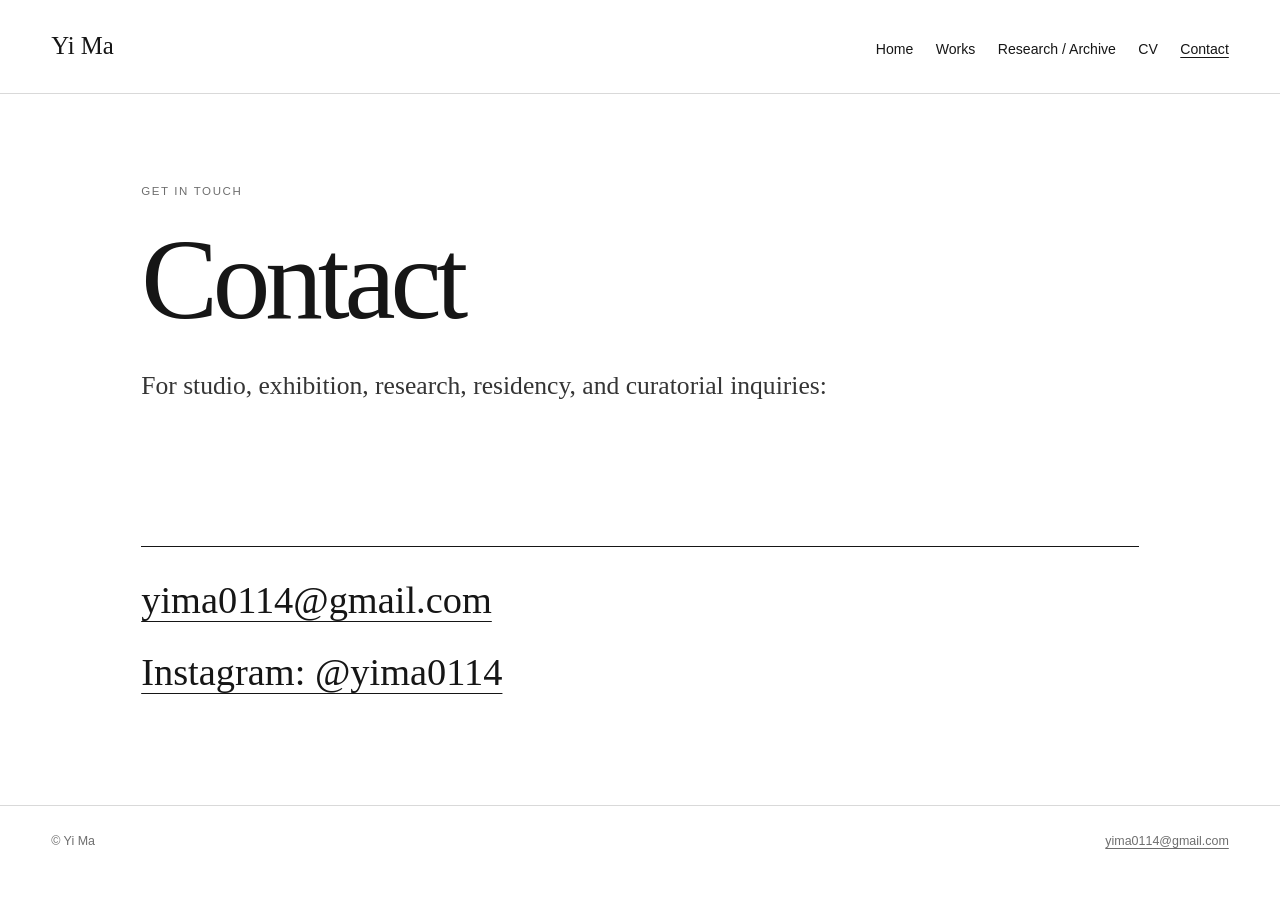
==== contact.html @ d31e4222 "Add files via upload" ====
<!doctype html>
<html lang="en">
<head>
  <meta charset="utf-8">
  <meta name="viewport" content="width=device-width, initial-scale=1">
  <meta name="description" content="Contact artist-researcher Yi Ma.">
  <title>Contact | Yi Ma</title>
  <link rel="stylesheet" href="style.css">
</head>
<body>
  <a class="skip-link" href="#main-content">Skip to content</a>

  <header class="site-header">
    <a class="site-name" href="index.html">Yi Ma</a>
    <nav class="site-nav" aria-label="Primary navigation">
      <a href="index.html">Home</a>
      <a href="works.html">Works</a>
      <a href="research.html">Research / Archive</a>
      <a href="cv.html">CV</a>
      <a href="contact.html" aria-current="page">Contact</a>
    </nav>
  </header>

  <main id="main-content" class="text-page contact-page">
    <header class="page-intro">
      <p class="eyebrow">Get in touch</p>
      <h1>Contact</h1>
      <!-- EDIT THIS TEXT to add representation, location, or inquiry information. -->
      <p>For studio, exhibition, research, residency, and curatorial inquiries:</p>
    </header>

    <address class="contact-details">
      <a href="mailto:yima0114@gmail.com">yima0114@gmail.com</a>
      <a href="https://www.instagram.com/yima0114/" target="_blank" rel="noopener noreferrer">Instagram: @yima0114</a>
    </address>
  </main>

  <footer class="site-footer">
    <p>&copy; Yi Ma</p>
    <a href="mailto:yima0114@gmail.com">yima0114@gmail.com</a>
  </footer>
</body>
</html>
---- style.css ----
/*
  Yi Ma portfolio website
  EDIT COLORS, TYPE SIZES, AND SPACING below to adjust the visual design.
*/

:root {
  --background: #ffffff;
  --text: #161616;
  --muted: #6e6e6e;
  --line: #d9d9d9;
  --soft: #f5f5f2;
  --page-width: 1500px;
  --side-space: clamp(1.25rem, 4vw, 4.5rem);
}

* {
  box-sizing: border-box;
}

html {
  scroll-behavior: smooth;
}

body {
  margin: 0;
  background: var(--background);
  color: var(--text);
  font-family: Arial, Helvetica, sans-serif;
  font-size: 16px;
  line-height: 1.55;
  -webkit-font-smoothing: antialiased;
}

img {
  display: block;
  max-width: 100%;
}

a {
  color: inherit;
  text-decoration-thickness: 1px;
  text-underline-offset: 0.22em;
}

a:hover {
  color: var(--muted);
}

.skip-link {
  position: fixed;
  top: 0.75rem;
  left: 0.75rem;
  z-index: 10;
  padding: 0.55rem 0.8rem;
  background: var(--text);
  color: var(--background);
  transform: translateY(-200%);
}

.skip-link:focus {
  transform: translateY(0);
}

.site-header,
main,
.site-footer {
  width: min(100%, var(--page-width));
  margin-inline: auto;
  padding-inline: var(--side-space);
}

.site-header {
  display: flex;
  align-items: baseline;
  justify-content: space-between;
  gap: 2rem;
  padding-top: 1.7rem;
  padding-bottom: 1.7rem;
  border-bottom: 1px solid var(--line);
}

.site-name {
  flex: 0 0 auto;
  font-family: Georgia, "Times New Roman", serif;
  font-size: 1.55rem;
  text-decoration: none;
}

.site-nav {
  display: flex;
  flex-wrap: wrap;
  justify-content: flex-end;
  gap: 0.55rem 1.4rem;
  font-size: 0.88rem;
}

.site-nav a {
  text-decoration: none;
}

.site-nav a[aria-current="page"] {
  text-decoration: underline;
}

main {
  min-height: 68vh;
  padding-top: clamp(3rem, 7vw, 7rem);
  padding-bottom: clamp(4rem, 8vw, 8rem);
}

h1,
h2,
p {
  margin-top: 0;
}

h1,
h2 {
  font-family: Georgia, "Times New Roman", serif;
  font-weight: 400;
  line-height: 1.08;
}

h1 {
  margin-bottom: 1.5rem;
  font-size: clamp(3.5rem, 9vw, 8.5rem);
  letter-spacing: -0.045em;
}

h2 {
  font-size: clamp(2rem, 4vw, 4rem);
  letter-spacing: -0.025em;
}

.eyebrow,
.section-number {
  margin-bottom: 1rem;
  color: var(--muted);
  font-size: 0.72rem;
  letter-spacing: 0.14em;
  text-transform: uppercase;
}

.home-intro {
  display: grid;
  grid-template-columns: minmax(0, 0.8fr) minmax(0, 1.2fr);
  align-items: start;
  gap: clamp(3rem, 8vw, 9rem);
}

.home-copy {
  position: sticky;
  top: 2rem;
}

.identity-line {
  max-width: 34rem;
  margin-bottom: 2rem;
  font-family: Georgia, "Times New Roman", serif;
  font-size: clamp(1.35rem, 2vw, 2rem);
  line-height: 1.35;
}

.intro-text {
  max-width: 34rem;
  color: #353535;
}

.home-links {
  display: flex;
  flex-wrap: wrap;
  gap: 0.7rem 1.5rem;
  margin-top: 2.5rem;
}

.home-image {
  margin: 0;
}

.home-image img {
  width: 100%;
  max-height: 78vh;
  object-fit: contain;
  object-position: center top;
  background: var(--soft);
}

figcaption {
  margin-top: 0.65rem;
  color: var(--muted);
  font-size: 0.76rem;
  line-height: 1.4;
}

.page-intro {
  max-width: 62rem;
  margin-bottom: clamp(5rem, 11vw, 10rem);
}

.page-intro > p:last-child {
  max-width: 46rem;
  color: #353535;
  font-family: Georgia, "Times New Roman", serif;
  font-size: clamp(1.2rem, 2vw, 1.65rem);
}

.work-section + .work-section {
  margin-top: clamp(8rem, 16vw, 15rem);
}

.section-heading {
  display: grid;
  grid-template-columns: minmax(3rem, 0.25fr) minmax(0, 1fr);
  align-items: start;
  gap: 1rem;
  margin-bottom: clamp(2.5rem, 5vw, 5rem);
  padding-top: 1.2rem;
  border-top: 1px solid var(--text);
}

.section-heading h2 {
  max-width: 54rem;
  margin-bottom: 0;
}

.gallery {
  columns: 3 300px;
  column-gap: clamp(1.2rem, 2.5vw, 2.5rem);
}

.gallery figure {
  display: inline-block;
  width: 100%;
  margin: 0 0 clamp(2.5rem, 5vw, 5rem);
  break-inside: avoid;
}

.gallery img {
  width: 100%;
  height: auto;
  background: var(--soft);
}

.text-page {
  max-width: 1100px;
  margin-inline: auto;
}

.archive-note {
  display: grid;
  grid-template-columns: minmax(0, 0.7fr) minmax(0, 1fr);
  gap: 3rem;
  padding-top: 1.5rem;
  border-top: 1px solid var(--text);
}

.archive-note h2 {
  font-size: clamp(1.8rem, 3vw, 3rem);
}

.archive-list {
  margin: 0;
  padding: 0;
  list-style: none;
  border-top: 1px solid var(--line);
}

.archive-list li {
  padding: 0.85rem 0;
  border-bottom: 1px solid var(--line);
}

.status-note {
  margin-top: 5rem;
  color: var(--muted);
}

.cv-sections section {
  display: grid;
  grid-template-columns: minmax(12rem, 0.5fr) minmax(0, 1fr);
  gap: 2rem;
  padding: 1.5rem 0 2.5rem;
  border-top: 1px solid var(--text);
}

.cv-sections h2 {
  margin-bottom: 0;
  font-size: clamp(1.5rem, 2.5vw, 2.35rem);
}

.cv-sections p {
  margin-bottom: 0.45rem;
}

.placeholder-text {
  color: var(--muted);
}

.contact-page {
  min-height: 72vh;
}

.contact-details {
  display: flex;
  flex-direction: column;
  align-items: flex-start;
  gap: 0.8rem;
  padding-top: 1.5rem;
  border-top: 1px solid var(--text);
  font-family: Georgia, "Times New Roman", serif;
  font-size: clamp(1.4rem, 3vw, 2.6rem);
  font-style: normal;
}

.site-footer {
  display: flex;
  justify-content: space-between;
  gap: 2rem;
  padding-top: 1.6rem;
  padding-bottom: 2rem;
  border-top: 1px solid var(--line);
  color: var(--muted);
  font-size: 0.78rem;
}

.site-footer p {
  margin-bottom: 0;
}

@media (max-width: 800px) {
  .site-header {
    display: block;
  }

  .site-nav {
    justify-content: flex-start;
    margin-top: 1.2rem;
  }

  .home-intro {
    grid-template-columns: 1fr;
  }

  .home-copy {
    position: static;
  }

  .home-image {
    margin-top: 1rem;
  }

  .archive-note,
  .cv-sections section {
    grid-template-columns: 1fr;
    gap: 1.2rem;
  }
}

@media (max-width: 520px) {
  .site-nav {
    gap: 0.45rem 1rem;
  }

  main {
    padding-top: 3.5rem;
  }

  .section-heading {
    grid-template-columns: 1fr;
  }

  .section-number {
    margin-bottom: 0;
  }

  .site-footer {
    display: block;
  }

  .site-footer a {
    display: inline-block;
    margin-top: 0.4rem;
  }
}

@media (prefers-reduced-motion: reduce) {
  html {
    scroll-behavior: auto;
  }
}
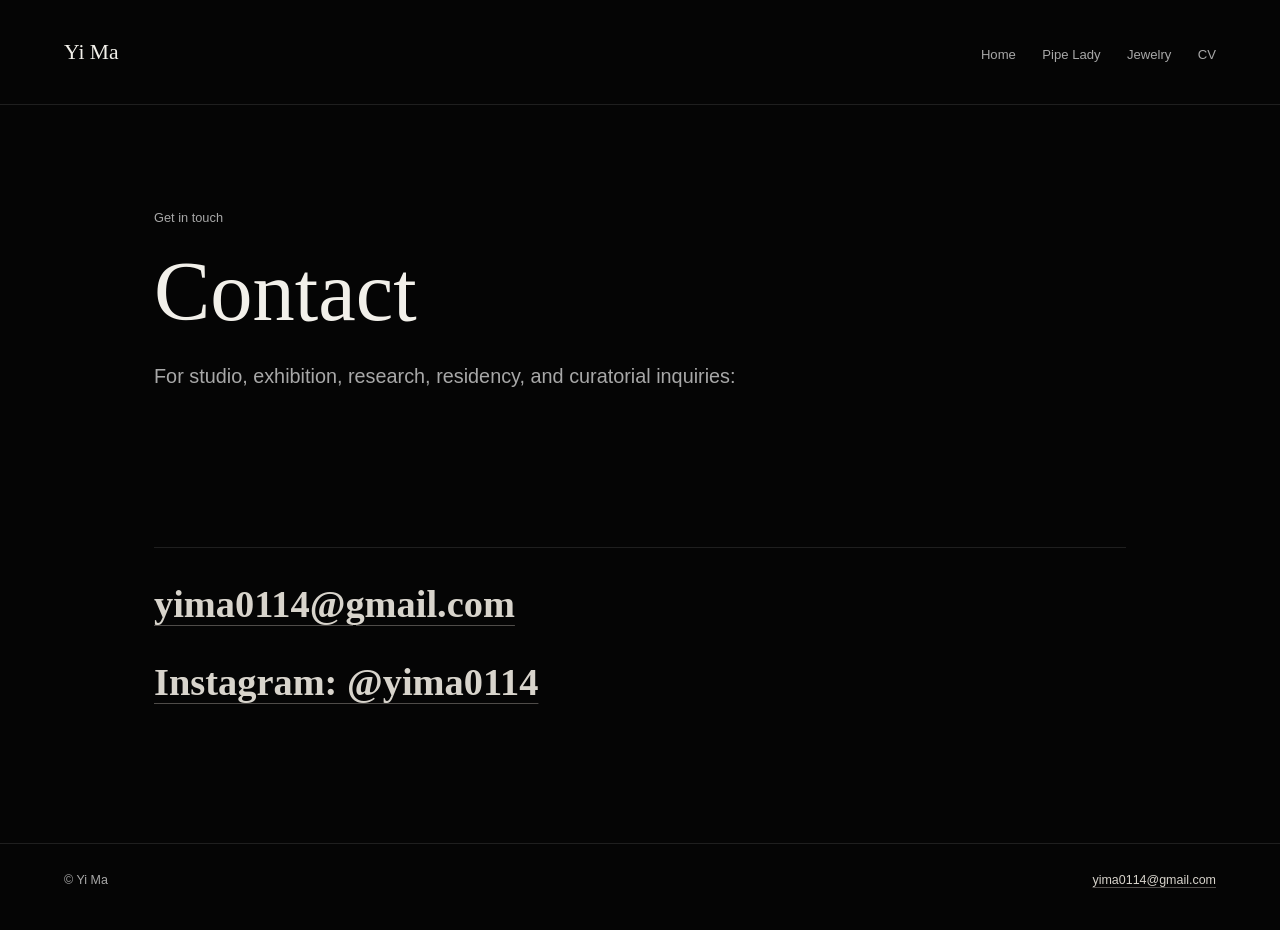
==== commit 19f1433a: "Update artist website" ====
--- a/contact.html
+++ b/contact.html
@@ -14,10 +14,9 @@
     <a class="site-name" href="index.html">Yi Ma</a>
     <nav class="site-nav" aria-label="Primary navigation">
       <a href="index.html">Home</a>
-      <a href="works.html">Works</a>
-      <a href="research.html">Research / Archive</a>
+      <a href="pipe-lady.html">Pipe Lady</a>
+      <a href="jem.html">Jewelry</a>
       <a href="cv.html">CV</a>
-      <a href="contact.html" aria-current="page">Contact</a>
     </nav>
   </header>
 
--- a/style.css
+++ b/style.css
@@ -4,13 +4,485 @@
 */
 
 :root {
-  --background: #ffffff;
-  --text: #161616;
-  --muted: #6e6e6e;
-  --line: #d9d9d9;
-  --soft: #f5f5f2;
-  --page-width: 1500px;
-  --side-space: clamp(1.25rem, 4vw, 4.5rem);
+  --background: #050505;
+  --text: #f2f0ea;
+  --muted: #a8a8a8;
+  --line: #1f1f1f;
+  --soft: #080808;
+  --panel: #000000;
+  --link: #d8d4cc;
+  --font-heading: Georgia, "Times New Roman", serif;
+  --font-body: -apple-system, BlinkMacSystemFont, "Segoe UI", Arial, Helvetica, sans-serif;
+  --page-width: 1320px;
+  --side-space: clamp(1.4rem, 5vw, 5rem);
+}
+/* JEM sections: compact object / jewelry display */
+.work-section[aria-labelledby^="jem-"] .gallery {
+  grid-template-columns: repeat(4, minmax(0, 1fr));
+  gap: clamp(1.25rem, 2vw, 2rem);
+  align-items: start;
+}
+
+.work-section[aria-labelledby^="jem-"] .work-card {
+  width: 100%;
+  max-width: 260px;
+  margin-left: auto;
+  margin-right: auto;
+}
+
+.work-section[aria-labelledby^="jem-"] .work-card img {
+  display: block;
+  width: 100%;
+  max-width: 100%;
+  height: auto;
+  max-height: 240px;
+  object-fit: contain;
+  margin-left: auto;
+  margin-right: auto;
+}
+
+.work-section[aria-labelledby^="jem-"] .work-card figcaption {
+  margin-top: 0.55rem;
+  font-size: 0.85rem;
+  line-height: 1.35;
+}
+
+.work-section[aria-labelledby^="jem-"] .work-card figcaption h3 {
+  font-size: 0.95rem;
+  margin-bottom: 0.2rem;
+}
+
+.work-section[aria-labelledby="jem-nipple-heading"] .nipple-series-grid {
+  display: grid;
+  grid-template-columns: repeat(4, minmax(0, 1fr));
+  gap: clamp(1rem, 2vw, 1.6rem);
+  max-width: 1180px;
+  margin-left: auto;
+  margin-right: auto;
+}
+
+.work-section[aria-labelledby="jem-nipple-heading"] .nipple-series-card {
+  display: flex;
+  flex-direction: column;
+  gap: 0.75rem;
+  max-width: none;
+  align-self: start;
+}
+
+.work-section[aria-labelledby="jem-nipple-heading"] .nipple-series-card img {
+  width: auto;
+  max-width: 100%;
+  height: auto;
+  max-height: 330px;
+  object-fit: contain;
+  align-self: center;
+}
+
+.work-section[aria-labelledby="jem-nipple-heading"] .nipple-series-card figcaption {
+  margin-top: 0;
+}
+
+.work-section[aria-labelledby="jem-pipe-heading"] .gallery,
+.work-section[aria-labelledby="metal-wearable-heading"] .gallery,
+.work-section[aria-labelledby="pipe-form-heading"] .gallery {
+  grid-template-columns: 1fr;
+  max-width: 980px;
+}
+
+.work-section[aria-labelledby="jem-pipe-heading"] .pipe-standalone-work,
+.work-section[aria-labelledby="metal-wearable-heading"] .pipe-standalone-work {
+  max-width: min(100%, 620px);
+  margin: 0 auto clamp(2rem, 5vw, 4rem);
+}
+
+.work-section[aria-labelledby="jem-pipe-heading"] .pipe-standalone-work__image,
+.work-section[aria-labelledby="metal-wearable-heading"] .pipe-standalone-work__image {
+  width: auto;
+  max-width: 100%;
+  max-height: 56vh;
+  object-fit: contain;
+  margin-left: auto;
+  margin-right: auto;
+}
+
+.work-section[aria-labelledby="jem-pipe-heading"] .pipe-standalone-work figcaption,
+.work-section[aria-labelledby="metal-wearable-heading"] .pipe-standalone-work figcaption {
+  width: 100%;
+  max-width: 620px;
+  margin-left: auto;
+  margin-right: auto;
+}
+
+.work-section[aria-labelledby="jem-pipe-heading"] .pipe-detail-strip,
+.work-section[aria-labelledby="metal-wearable-heading"] .pipe-detail-strip {
+  display: flex;
+  gap: 0.8rem;
+  overflow-x: auto;
+  width: min(92vw, 900px);
+  margin: 1.25rem auto 0;
+  padding-bottom: 0.35rem;
+}
+
+.work-section[aria-labelledby="jem-pipe-heading"] .pipe-detail-strip__item,
+.work-section[aria-labelledby="metal-wearable-heading"] .pipe-detail-strip__item {
+  flex: 0 0 auto;
+  padding: 0;
+  border: 0;
+  background: transparent;
+  cursor: zoom-in;
+}
+
+.work-section[aria-labelledby="jem-pipe-heading"] .pipe-detail-strip__item:focus-visible,
+.work-section[aria-labelledby="metal-wearable-heading"] .pipe-detail-strip__item:focus-visible {
+  outline: 1px solid var(--text);
+  outline-offset: 0.3rem;
+}
+
+.work-section[aria-labelledby="jem-pipe-heading"] .pipe-detail-strip__item img,
+.work-section[aria-labelledby="metal-wearable-heading"] .pipe-detail-strip__item img {
+  width: auto;
+  max-width: none;
+  height: clamp(150px, 18vw, 180px);
+  max-height: none;
+  object-fit: contain;
+}
+
+.work-section[aria-labelledby="pipe-form-heading"] .pipe-form-grid {
+  justify-items: center;
+}
+
+.work-section[aria-labelledby="pipe-form-heading"] .work-card {
+  width: min(100%, 320px);
+  max-width: 320px;
+}
+
+.work-section[aria-labelledby="pipe-form-heading"] .work-card img {
+  width: 100%;
+  max-height: 320px;
+  object-fit: contain;
+}
+
+@media (max-width: 900px) {
+  .work-section[aria-labelledby^="jem-"] .gallery {
+    grid-template-columns: repeat(2, minmax(0, 1fr));
+  }
+
+  .work-section[aria-labelledby="jem-nipple-heading"] .nipple-series-grid {
+    grid-template-columns: repeat(2, minmax(0, 1fr));
+  }
+
+  .work-section[aria-labelledby="jem-pipe-heading"] .gallery,
+  .work-section[aria-labelledby="metal-wearable-heading"] .gallery,
+  .work-section[aria-labelledby="pipe-form-heading"] .gallery {
+    grid-template-columns: 1fr;
+  }
+}
+
+@media (max-width: 760px) {
+  .work-section[aria-labelledby="jem-nipple-heading"] .nipple-series-grid {
+    grid-template-columns: 1fr;
+  }
+
+  .work-section[aria-labelledby="jem-nipple-heading"] .nipple-series-card img {
+    max-height: 300px;
+  }
+}
+
+@media (max-width: 600px) {
+  .work-section[aria-labelledby^="jem-"] .gallery {
+    grid-template-columns: 1fr;
+  }
+
+  .work-section[aria-labelledby^="jem-"] .work-card {
+    max-width: 320px;
+  }
+}
+
+.work-section[aria-labelledby="jem-material-heading"] .material-archive {
+  display: grid;
+  gap: clamp(2.5rem, 6vw, 4.5rem);
+  max-width: 1040px;
+}
+
+.work-section[aria-labelledby="jem-material-heading"] .material-category {
+  display: grid;
+  gap: clamp(1.3rem, 3vw, 2.1rem);
+}
+
+.work-section[aria-labelledby="jem-material-heading"] .material-category > h3 {
+  margin-bottom: 0;
+  font-family: var(--font-body);
+  font-size: 1.05rem;
+  font-weight: 500;
+}
+
+.work-section[aria-labelledby="jem-material-heading"] .material-group {
+  display: grid;
+  gap: 0.95rem;
+}
+
+.work-section[aria-labelledby="jem-material-heading"] .material-group h4 {
+  margin-bottom: 0;
+  color: var(--muted);
+  font-size: 0.82rem;
+  font-weight: 500;
+  letter-spacing: 0;
+  text-transform: uppercase;
+}
+
+.work-section[aria-labelledby="jem-material-heading"] .material-grid {
+  grid-template-columns: repeat(3, minmax(0, 1fr));
+  gap: clamp(1.2rem, 2.6vw, 2rem);
+  max-width: 100%;
+}
+
+.work-section[aria-labelledby="jem-material-heading"] .material-category[aria-labelledby="material-acrylic-heading"] .material-grid {
+  grid-template-columns: repeat(5, minmax(0, 1fr));
+  gap: clamp(0.9rem, 2vw, 1.35rem);
+}
+
+.work-section[aria-labelledby="jem-material-heading"] .material-category[aria-labelledby="material-felt-heading"] .material-grid {
+  grid-template-columns: repeat(5, minmax(0, 1fr));
+  gap: clamp(0.9rem, 2vw, 1.35rem);
+}
+
+.work-section[aria-labelledby="jem-material-heading"] .material-card {
+  display: flex;
+  flex-direction: column;
+  gap: 0.7rem;
+  max-width: 260px;
+  justify-self: center;
+}
+
+.work-section[aria-labelledby="jem-material-heading"] .material-card img {
+  width: 100%;
+  height: 220px;
+  max-height: none;
+  object-fit: contain;
+}
+
+.work-section[aria-labelledby="jem-material-heading"] .material-card--acrylic-earrings .material-card__image-box {
+  width: 100%;
+  height: 340px;
+  display: flex;
+  align-items: center;
+  justify-content: center;
+}
+
+.work-section[aria-labelledby="jem-material-heading"] .material-card--acrylic-earrings .material-card__image-box img {
+  width: auto;
+  max-width: 100%;
+  height: auto;
+  max-height: 100%;
+  object-fit: contain;
+}
+
+.work-section[aria-labelledby="jem-material-heading"] .material-card figcaption {
+  margin-top: 0;
+}
+
+@media (max-width: 900px) {
+  .work-section[aria-labelledby="jem-material-heading"] .material-grid {
+    grid-template-columns: repeat(2, minmax(0, 1fr));
+  }
+
+  .work-section[aria-labelledby="jem-material-heading"] .material-category[aria-labelledby="material-acrylic-heading"] .material-grid {
+    grid-template-columns: repeat(3, minmax(0, 1fr));
+  }
+
+  .work-section[aria-labelledby="jem-material-heading"] .material-category[aria-labelledby="material-felt-heading"] .material-grid {
+    grid-template-columns: repeat(3, minmax(0, 1fr));
+  }
+}
+
+@media (max-width: 620px) {
+  .work-section[aria-labelledby="jem-material-heading"] .material-grid {
+    grid-template-columns: 1fr;
+  }
+
+  .work-section[aria-labelledby="jem-material-heading"] .material-category[aria-labelledby="material-acrylic-heading"] .material-grid {
+    grid-template-columns: repeat(2, minmax(0, 1fr));
+  }
+
+  .work-section[aria-labelledby="jem-material-heading"] .material-category[aria-labelledby="material-felt-heading"] .material-grid {
+    grid-template-columns: repeat(2, minmax(0, 1fr));
+  }
+
+  .work-section[aria-labelledby="jem-material-heading"] .material-card {
+    max-width: 320px;
+  }
+}
+
+@media (max-width: 420px) {
+  .work-section[aria-labelledby="jem-material-heading"] .material-category[aria-labelledby="material-acrylic-heading"] .material-grid {
+    grid-template-columns: 1fr;
+  }
+
+  .work-section[aria-labelledby="jem-material-heading"] .material-category[aria-labelledby="material-felt-heading"] .material-grid {
+    grid-template-columns: 1fr;
+  }
+}
+
+.work-section[aria-labelledby="jem-paper-heading"] .paper-archive {
+  display: grid;
+  gap: clamp(3rem, 7vw, 5.5rem);
+  max-width: 1040px;
+}
+
+.work-section[aria-labelledby="jem-paper-heading"] .paper-group {
+  display: grid;
+  gap: 1rem;
+}
+
+.work-section[aria-labelledby="jem-paper-heading"] .paper-group > h3 {
+  margin-bottom: 0;
+  font-family: var(--font-body);
+  font-size: 1.05rem;
+  font-weight: 500;
+}
+
+.work-section[aria-labelledby="jem-paper-heading"] .paper-card {
+  display: flex;
+  flex-direction: column;
+  gap: 0.8rem;
+  max-width: 100%;
+}
+
+.work-section[aria-labelledby="jem-paper-heading"] .paper-card img {
+  display: block;
+  width: 100%;
+  height: auto;
+  object-fit: contain;
+}
+
+.work-section[aria-labelledby="jem-paper-heading"] .paper-card figcaption {
+  margin-top: 0;
+}
+
+.work-section[aria-labelledby="jem-paper-heading"] .paper-collaboration-grid {
+  display: grid;
+  grid-template-columns: repeat(3, minmax(0, 1fr));
+  gap: clamp(1rem, 2.5vw, 1.6rem);
+  max-width: 900px;
+}
+
+.work-section[aria-labelledby="jem-paper-heading"] .paper-collaboration-item {
+  position: relative;
+  margin: 0;
+  max-width: 260px;
+  justify-self: center;
+}
+
+.work-section[aria-labelledby="jem-paper-heading"] .paper-collaboration-item img {
+  display: block;
+  width: 100%;
+  height: 360px;
+  object-fit: contain;
+}
+
+.work-section[aria-labelledby="jem-paper-heading"] .paper-collaboration-caption {
+  max-width: 520px;
+}
+
+.work-section[aria-labelledby="jem-paper-heading"] .paper-card--medium {
+  width: 100%;
+}
+
+.work-section[aria-labelledby="jem-paper-heading"] .paper-card--medium img {
+  height: var(--paper-sculpture-image-height);
+  max-height: none;
+}
+
+.work-section[aria-labelledby="jem-paper-heading"] .paper-process-grid {
+  grid-template-columns: 1fr;
+  grid-template-rows: repeat(3, minmax(0, 1fr));
+  gap: 0.85rem;
+  max-width: 280px;
+  height: var(--paper-sculpture-image-height);
+}
+
+.work-section[aria-labelledby="jem-paper-heading"] .paper-process-card {
+  display: grid;
+  grid-template-rows: minmax(0, 1fr) auto;
+  gap: 0.35rem;
+  max-width: 100%;
+  min-height: 0;
+  justify-self: stretch;
+  overflow: hidden;
+}
+
+.work-section[aria-labelledby="jem-paper-heading"] .paper-process-card img {
+  width: 100%;
+  height: 100%;
+  min-height: 0;
+  object-fit: contain;
+}
+
+.work-section[aria-labelledby="jem-paper-heading"] .paper-sculpture-process-layout {
+  --paper-sculpture-image-height: 560px;
+  display: grid;
+  grid-template-columns: minmax(0, 2fr) minmax(220px, 1fr);
+  gap: clamp(2rem, 5vw, 4rem);
+  align-items: start;
+  max-width: 980px;
+}
+
+@media (max-width: 900px) {
+  .work-section[aria-labelledby="jem-paper-heading"] .paper-collaboration-grid {
+    grid-template-columns: repeat(3, minmax(0, 1fr));
+    max-width: 760px;
+  }
+
+  .work-section[aria-labelledby="jem-paper-heading"] .paper-collaboration-item img {
+    height: 300px;
+  }
+
+  .work-section[aria-labelledby="jem-paper-heading"] .paper-sculpture-process-layout {
+    --paper-sculpture-image-height: 500px;
+    grid-template-columns: 1fr;
+    max-width: 620px;
+  }
+
+  .work-section[aria-labelledby="jem-paper-heading"] .paper-process-grid {
+    grid-template-columns: repeat(3, minmax(0, 1fr));
+    grid-template-rows: none;
+    height: auto;
+    max-width: 100%;
+  }
+
+  .work-section[aria-labelledby="jem-paper-heading"] .paper-process-card {
+    display: flex;
+  }
+
+  .work-section[aria-labelledby="jem-paper-heading"] .paper-process-card img {
+    height: 180px;
+  }
+}
+
+@media (max-width: 620px) {
+  .work-section[aria-labelledby="jem-paper-heading"] .paper-collaboration-grid {
+    grid-template-columns: 1fr;
+  }
+
+  .work-section[aria-labelledby="jem-paper-heading"] .paper-collaboration-item {
+    max-width: 280px;
+  }
+
+  .work-section[aria-labelledby="jem-paper-heading"] .paper-collaboration-item img {
+    height: auto;
+  }
+
+  .work-section[aria-labelledby="jem-paper-heading"] .paper-card--medium img {
+    height: auto;
+  }
+
+  .work-section[aria-labelledby="jem-paper-heading"] .paper-process-grid {
+    grid-template-columns: 1fr;
+  }
+
+  .work-section[aria-labelledby="jem-paper-heading"] .paper-process-card {
+    max-width: 280px;
+  }
 }
 
 * {
@@ -18,17 +490,19 @@
 }
 
 html {
-  scroll-behavior: smooth;
+  scroll-behavior: auto;
+  background: var(--background);
 }
 
 body {
   margin: 0;
   background: var(--background);
   color: var(--text);
-  font-family: Arial, Helvetica, sans-serif;
+  font-family: var(--font-body);
   font-size: 16px;
-  line-height: 1.55;
+  line-height: 1.7;
   -webkit-font-smoothing: antialiased;
+  text-rendering: optimizeLegibility;
 }
 
 img {
@@ -36,14 +510,20 @@
   max-width: 100%;
 }
 
+figure {
+  background: transparent;
+}
+
 a {
-  color: inherit;
+  color: var(--link);
   text-decoration-thickness: 1px;
   text-underline-offset: 0.22em;
+  text-decoration-color: rgba(222, 215, 204, 0.34);
 }
 
 a:hover {
-  color: var(--muted);
+  color: var(--text);
+  text-decoration-color: var(--text);
 }
 
 .skip-link {
@@ -73,16 +553,19 @@
   display: flex;
   align-items: baseline;
   justify-content: space-between;
-  gap: 2rem;
-  padding-top: 1.7rem;
-  padding-bottom: 1.7rem;
+  gap: 2.5rem;
+  padding-top: 2.1rem;
+  padding-bottom: 2.1rem;
   border-bottom: 1px solid var(--line);
+  background: var(--background);
 }
 
 .site-name {
   flex: 0 0 auto;
-  font-family: Georgia, "Times New Roman", serif;
-  font-size: 1.55rem;
+  font-family: var(--font-heading);
+  font-size: 1.35rem;
+  font-weight: 400;
+  color: var(--text);
   text-decoration: none;
 }
 
@@ -90,80 +573,92 @@
   display: flex;
   flex-wrap: wrap;
   justify-content: flex-end;
-  gap: 0.55rem 1.4rem;
-  font-size: 0.88rem;
+  gap: 0.55rem 1.65rem;
+  font-size: 0.82rem;
+  line-height: 1.4;
 }
 
 .site-nav a {
+  color: var(--muted);
   text-decoration: none;
 }
 
 .site-nav a[aria-current="page"] {
+  color: var(--text);
   text-decoration: underline;
+  text-decoration-color: rgba(236, 231, 223, 0.5);
 }
 
 main {
   min-height: 68vh;
-  padding-top: clamp(3rem, 7vw, 7rem);
-  padding-bottom: clamp(4rem, 8vw, 8rem);
+  padding-top: clamp(4.5rem, 8vw, 8.5rem);
+  padding-bottom: clamp(5.5rem, 10vw, 10rem);
+  background: transparent;
 }
 
 h1,
 h2,
+h3,
 p {
   margin-top: 0;
 }
 
 h1,
+h2,
+h3 {
+  font-family: var(--font-heading);
+  font-weight: 400;
+  line-height: 1.12;
+}
+
+h1 {
+  margin-bottom: 1.25rem;
+  font-size: clamp(3rem, 6.6vw, 6.25rem);
+  letter-spacing: 0;
+}
+
 h2 {
-  font-family: Georgia, "Times New Roman", serif;
-  font-weight: 400;
-  line-height: 1.08;
-}
-
-h1 {
-  margin-bottom: 1.5rem;
-  font-size: clamp(3.5rem, 9vw, 8.5rem);
-  letter-spacing: -0.045em;
-}
-
-h2 {
-  font-size: clamp(2rem, 4vw, 4rem);
-  letter-spacing: -0.025em;
+  font-size: clamp(1.75rem, 3vw, 3rem);
+  letter-spacing: 0;
+}
+
+h3 {
+  margin-bottom: 0.2rem;
+  color: var(--text);
+  font-size: clamp(1.05rem, 1.5vw, 1.35rem);
+  letter-spacing: 0;
 }
 
 .eyebrow,
 .section-number {
   margin-bottom: 1rem;
   color: var(--muted);
-  font-size: 0.72rem;
-  letter-spacing: 0.14em;
-  text-transform: uppercase;
+  font-size: 0.8rem;
+  letter-spacing: 0;
+  text-transform: none;
 }
 
 .home-intro {
-  display: grid;
-  grid-template-columns: minmax(0, 0.8fr) minmax(0, 1.2fr);
-  align-items: start;
-  gap: clamp(3rem, 8vw, 9rem);
+  max-width: 920px;
+  display: block;
 }
 
 .home-copy {
-  position: sticky;
-  top: 2rem;
+  position: static;
 }
 
 .identity-line {
-  max-width: 34rem;
-  margin-bottom: 2rem;
-  font-family: Georgia, "Times New Roman", serif;
-  font-size: clamp(1.35rem, 2vw, 2rem);
-  line-height: 1.35;
+  max-width: 46rem;
+  margin-bottom: 1.8rem;
+  font-family: var(--font-heading);
+  font-weight: 400;
+  font-size: clamp(1.35rem, 2vw, 1.85rem);
+  line-height: 1.45;
 }
 
 .intro-text {
-  max-width: 34rem;
-  color: #353535;
+  max-width: 48rem;
+  color: var(--muted);
 }
 
 .home-links {
@@ -174,71 +669,1433 @@
 }
 
 .home-image {
+  margin: clamp(3rem, 7vw, 6rem) 0 0;
+  padding: 0;
+  border: none;
+  background: transparent;
+  box-shadow: none;
+}
+
+.home-image img {
+  display: block;
+  width: 100%;
+  height: auto;
+  background: transparent;
+}
+
+figcaption {
+  margin-top: 0.8rem;
+  color: var(--muted);
+  font-size: 0.8rem;
+  line-height: 1.55;
+}
+
+.page-intro {
+  max-width: 62rem;
+  margin-bottom: clamp(6rem, 12vw, 11rem);
+}
+
+.pipe-lady-page .pipe-lady-intro {
+  max-width: min(100%, 1120px);
+  margin-inline: 0 auto;
+  margin-bottom: clamp(5rem, 10vw, 9rem);
+  text-align: left;
+}
+
+.pipe-lady-page .pipe-lady-intro h1,
+.jewelry-directory h1 {
+  margin: 0 0 1.25rem;
+  font-family: var(--font-heading);
+  font-size: clamp(3rem, 6.6vw, 6.25rem);
+  font-weight: 400;
+  line-height: 1.12;
+}
+
+.page-intro > p:last-child {
+  max-width: 46rem;
+  color: var(--muted);
+  font-family: var(--font-body);
+  font-weight: 400;
+  font-size: clamp(1.05rem, 1.55vw, 1.28rem);
+  line-height: 1.7;
+}
+
+.pipe-lady-page .pipe-lady-summary {
+  max-width: 36rem;
+  margin-inline: 0;
+  color: var(--muted);
+  font-family: var(--font-body);
+  font-weight: 400;
+  font-size: clamp(0.98rem, 1.35vw, 1.16rem);
+  line-height: 1.65;
+}
+
+.practice-overview {
+  width: min(100%, 1120px);
+  margin: 0 auto clamp(5rem, 10vw, 9rem);
+}
+
+.jewelry-main .practice-overview {
+  padding-top: clamp(3rem, 5vw, 4.75rem);
+}
+
+.practice-overview h1 {
+  margin: 0 0 1.25rem;
+  color: var(--text);
+  font-family: var(--font-heading);
+  font-size: clamp(3rem, 6.6vw, 6.25rem);
+  font-weight: 400;
+  line-height: 1.12;
+}
+
+.practice-overview__summary,
+.practice-overview .pipe-lady-summary {
+  max-width: 42rem;
   margin: 0;
-}
-
-.home-image img {
+  color: var(--muted);
+  font-family: var(--font-body);
+  font-weight: 400;
+  font-size: clamp(0.98rem, 1.35vw, 1.16rem);
+  line-height: 1.65;
+}
+
+.practice-overview__grid {
+  display: grid;
+  grid-template-columns: repeat(3, minmax(0, 1fr));
+  gap: clamp(1.35rem, 3vw, 2.4rem);
+  margin-top: clamp(2.6rem, 5vw, 4.2rem);
+  padding-top: clamp(1rem, 2vw, 1.4rem);
+  border-top: 1px solid var(--line);
+}
+
+.practice-overview__card {
+  display: grid;
+  grid-template-rows: auto auto 1fr;
+  gap: 0.68rem;
+  min-width: 0;
+  padding-top: clamp(0.7rem, 1.6vw, 1rem);
+  border-top: 1px solid var(--line);
+  color: var(--text);
+  text-decoration: none;
+  transition: color 360ms ease, opacity 360ms ease, transform 420ms ease;
+}
+
+.practice-overview__card:hover,
+.practice-overview__card:focus-visible {
+  color: var(--text);
+  opacity: 0.82;
+  outline: none;
+  transform: translateY(-0.12rem);
+  text-decoration: none;
+}
+
+.practice-overview__card:focus-visible {
+  outline: 1px solid currentColor;
+  outline-offset: 0.35rem;
+}
+
+.practice-overview__card img {
+  display: block;
   width: 100%;
-  max-height: 78vh;
+  height: clamp(9rem, 16vw, 14rem);
   object-fit: contain;
-  object-position: center top;
-  background: var(--soft);
-}
-
-figcaption {
-  margin-top: 0.65rem;
+  object-position: center;
+  background: transparent;
+}
+
+.practice-overview__title {
+  color: inherit;
+  font-family: var(--font-body);
+  font-size: clamp(0.95rem, 1.1vw, 1.08rem);
+  font-weight: 500;
+  line-height: 1.25;
+}
+
+.practice-overview__line {
+  max-width: 20rem;
+  color: var(--muted);
+  font-family: var(--font-body);
+  font-size: 0.82rem;
+  line-height: 1.48;
+}
+
+@media (max-width: 820px) {
+  .practice-overview__grid {
+    grid-template-columns: repeat(2, minmax(0, 1fr));
+  }
+}
+
+@media (max-width: 560px) {
+  .practice-overview__grid {
+    grid-template-columns: 1fr;
+  }
+
+  .practice-overview__card img {
+    height: clamp(10rem, 52vw, 15rem);
+  }
+}
+
+@media (min-width: 901px) {
+  body.jewelry-page .practice-overview--jem {
+    width: min(100%, 1408px);
+  }
+}
+
+body.jewelry-page .practice-overview--jem .practice-overview__grid {
+  grid-template-columns: 1fr;
+  text-align: left;
+}
+
+body.jewelry-page .practice-overview--jem .practice-overview__group {
+  min-width: 0;
+}
+
+body.jewelry-page .practice-overview--jem .practice-overview__group-label {
+  margin: 0 0 clamp(1rem, 2vw, 1.35rem);
+  color: rgba(245, 242, 235, 0.86);
+  font-family: var(--font-heading);
+  font-size: clamp(1.05rem, 1.35vw, 1.28rem);
+  font-weight: 500;
+  line-height: 1.25;
+}
+
+body.jewelry-page .practice-overview--jem .practice-overview__group-grid {
+  display: grid;
+  grid-template-columns: repeat(3, minmax(0, 1fr));
+  gap: clamp(1.35rem, 3vw, 2.4rem);
+  justify-items: stretch;
+  text-align: left;
+}
+
+@media (min-width: 901px) {
+  body.jewelry-page .practice-overview--jem .practice-overview__group-grid {
+    grid-template-columns: repeat(4, minmax(0, 1fr));
+  }
+
+  body.jewelry-page .practice-overview--jem .practice-overview__group--archive .practice-overview__card:nth-child(4) {
+    grid-column: 1;
+  }
+
+  body.jewelry-page .practice-overview--jem .practice-overview__group--archive .practice-overview__card:nth-child(5) {
+    grid-column: 2;
+  }
+}
+
+body.jewelry-page .practice-overview--jem .practice-overview__group--archive .practice-overview__card:nth-child(4) img {
+  width: 74%;
+  max-width: 74%;
+  justify-self: center;
+  align-self: center;
+  object-fit: contain;
+}
+
+@media (min-width: 561px) and (max-width: 900px) {
+  body.jewelry-page .practice-overview--jem .practice-overview__group-grid {
+    grid-template-columns: repeat(2, minmax(0, 1fr));
+  }
+
+  body.jewelry-page .practice-overview--jem .practice-overview__card {
+    grid-column: auto;
+  }
+}
+
+@media (max-width: 560px) {
+  body.jewelry-page .practice-overview--jem .practice-overview__group-grid {
+    grid-template-columns: 1fr;
+  }
+
+  body.jewelry-page .practice-overview--jem .practice-overview__card {
+    grid-column: auto;
+  }
+}
+
+body.jewelry-page .practice-overview--jem .practice-overview__split {
+  --jem-overview-image-height: clamp(13.4rem, 23vw, 18.4rem);
+  display: grid;
+  grid-template-columns: minmax(0, 520px) minmax(14rem, 300px);
+  gap: clamp(1.4rem, 3vw, 2.6rem);
+  align-items: start;
+  justify-content: center;
+  width: min(100%, 900px);
+  margin: clamp(3rem, 5vw, 4.4rem) auto 0;
+  padding-top: clamp(0.55rem, 1.3vw, 1rem);
+  text-align: left;
+}
+
+body.jewelry-page .practice-overview--jem {
+  margin-bottom: clamp(6.5rem, 12vw, 11rem);
+}
+
+body.jewelry-page .practice-overview--jem .practice-overview__featured,
+body.jewelry-page .practice-overview--jem .practice-overview__archive {
+  min-width: 0;
+  background: transparent;
+}
+
+body.jewelry-page .practice-overview--jem .practice-overview__featured-link {
+  display: grid;
+  gap: 0.52rem;
+  width: min(100%, 520px);
+  color: rgba(250, 247, 240, 0.94);
+  text-decoration: none;
+  transition: opacity 240ms ease, color 240ms ease;
+}
+
+body.jewelry-page .practice-overview--jem .practice-overview__featured-link:hover,
+body.jewelry-page .practice-overview--jem .practice-overview__featured-link:focus-visible {
+  color: rgba(250, 247, 240, 1);
+  opacity: 0.88;
+  text-decoration: none;
+}
+
+body.jewelry-page .practice-overview--jem .practice-overview__featured-link:focus-visible,
+body.jewelry-page .practice-overview--jem .practice-overview__archive-link:focus-visible {
+  outline: 1px solid rgba(250, 247, 240, 0.42);
+  outline-offset: 0.3rem;
+}
+
+body.jewelry-page .practice-overview--jem .practice-overview__featured-link img {
+  display: block;
+  width: 100%;
+  height: var(--jem-overview-image-height);
+  max-height: none;
+  object-fit: contain;
+  object-position: left top;
+  background: transparent;
+}
+
+body.jewelry-page .practice-overview--jem .practice-overview__featured-link .practice-overview__title,
+body.jewelry-page .practice-overview--jem .practice-overview__featured-link .practice-overview__line {
+  display: block;
+}
+
+body.jewelry-page .practice-overview--jem .practice-overview__featured-link .practice-overview__title {
+  color: rgba(245, 242, 235, 0.72) !important;
+  font-size: clamp(0.9rem, 1vw, 1rem);
+  font-weight: 500;
+}
+
+body.jewelry-page .practice-overview--jem .practice-overview__featured-link .practice-overview__line {
+  max-width: 18rem;
+  color: rgba(245, 242, 235, 0.58) !important;
+  font-size: 0.78rem;
+}
+
+body.jewelry-page .practice-overview--jem .practice-overview__archive {
+  padding-top: 0;
+}
+
+body.jewelry-page .practice-overview--jem .practice-overview__archive-list {
+  display: grid;
+  min-height: var(--jem-overview-image-height);
+  align-content: space-between;
+  gap: clamp(0.7rem, 1.3vw, 1rem);
+  margin: 0;
+  padding: 0;
+  list-style: none;
+}
+
+body.jewelry-page .practice-overview--jem .practice-overview__archive-link {
+  display: inline-block;
+  margin-left: -0.18rem;
+  padding: 0.08rem 0.18rem;
+  color: rgba(250, 247, 240, 0.91);
+  font-family: var(--font-heading);
+  font-size: clamp(1.12rem, 1.7vw, 1.62rem);
+  font-weight: 400;
+  line-height: 1.1;
+  text-decoration: none;
+  background: transparent;
+  transition: background-color 240ms ease, color 240ms ease, opacity 240ms ease;
+}
+
+body.jewelry-page .practice-overview--jem .practice-overview__archive-link:hover,
+body.jewelry-page .practice-overview--jem .practice-overview__archive-link:focus-visible {
+  color: rgba(250, 247, 240, 1);
+  background-color: rgba(250, 247, 240, 0.045);
+  opacity: 1;
+  text-decoration: none;
+}
+
+@media (max-width: 780px) {
+  body.jewelry-page .practice-overview--jem .practice-overview__split {
+    grid-template-columns: 1fr;
+    width: min(100%, 560px);
+    gap: clamp(2rem, 8vw, 3.5rem);
+  }
+
+  body.jewelry-page .practice-overview--jem .practice-overview__archive-list {
+    min-height: auto;
+    align-content: start;
+  }
+}
+
+.pipe-lady-page .focus-nav {
+  position: relative;
+  width: min(100%, 980px);
+  display: grid;
+  grid-template-columns: repeat(3, minmax(0, 1fr));
+  align-items: end;
+  justify-items: center;
+  gap: clamp(1.5rem, 4vw, 3.5rem);
+  margin: clamp(2.8rem, 6vw, 4.8rem) auto 0;
+}
+
+.pipe-lady-page .focus-nav__item {
+  position: relative;
+  isolation: isolate;
+  width: min(100%, 17rem);
+  color: var(--text);
+  text-decoration: none;
+  transform-origin: center center;
+  transition: transform 420ms ease, color 420ms ease;
+}
+
+.pipe-lady-page .focus-nav__item::before {
+  content: "";
+  position: absolute;
+  left: 50%;
+  top: 48%;
+  z-index: -1;
+  width: clamp(5.4rem, 10vw, 7.5rem);
+  aspect-ratio: 1;
+  border-radius: 999px;
+  background:
+    radial-gradient(circle, rgba(178, 18, 22, 0.28) 0%, rgba(178, 18, 22, 0.16) 42%, rgba(178, 18, 22, 0) 74%);
+  filter: blur(7px);
+  opacity: 0;
+  transform: translate(-50%, -50%);
+  transition: opacity 360ms ease;
+  pointer-events: none;
+}
+
+.pipe-lady-page .focus-nav__item::after {
+  content: "";
+  position: absolute;
+  inset: -0.75rem;
+}
+
+.pipe-lady-page .focus-nav__item--oil::before {
+  opacity: 0.88;
+}
+
+.pipe-lady-page .focus-nav__image {
+  display: block;
+  width: 100%;
+  height: clamp(11rem, 21vw, 17rem);
+  object-fit: contain;
+  background: transparent;
+  transition: filter 420ms ease, transform 420ms ease;
+}
+
+.pipe-lady-page .focus-nav__text {
+  display: flex;
+  justify-content: center;
+  gap: 0.7rem;
+  margin-top: 1.1rem;
+  color: rgba(242, 240, 234, 0.76);
+  font-size: 0.78rem;
+  letter-spacing: 0.04em;
+  text-transform: uppercase;
+}
+
+.pipe-lady-page .focus-nav__number {
+  color: rgba(168, 168, 168, 0.68);
+}
+
+.pipe-lady-page .focus-nav__title {
+  font-family: var(--font-body);
+  font-weight: 500;
+}
+
+.pipe-lady-page .focus-nav__item:hover,
+.pipe-lady-page .focus-nav__item:focus-visible {
+  transform: translateY(-0.25rem) scale(1.018);
+  outline: none;
+}
+
+.pipe-lady-page .focus-nav__item:hover::before,
+.pipe-lady-page .focus-nav__item:focus-visible::before {
+  opacity: 0.82;
+}
+
+.pipe-lady-page .focus-nav:has(.focus-nav__item:not(.focus-nav__item--oil):is(:hover, :focus-visible)) .focus-nav__item--oil::before {
+  opacity: 0;
+}
+
+.pipe-lady-page .focus-nav__item:hover .focus-nav__image,
+.pipe-lady-page .focus-nav__item:focus-visible .focus-nav__image {
+  filter: brightness(1.06);
+  transform: scale(1.012);
+}
+
+.pipe-lady-page .pipe-lady-index {
+  position: relative;
+  width: min(100%, 1120px);
+  height: clamp(28rem, 58vw, 42rem);
+  display: block;
+  margin: clamp(3rem, 7vw, 5.8rem) 0 0;
+  overflow: visible;
+}
+
+.pipe-lady-page .pipe-lady-index__arc {
+  position: absolute;
+  top: 52%;
+  left: clamp(-560px, -40vw, -320px);
+  width: clamp(700px, 88vw, 1040px);
+  aspect-ratio: 1;
+  border: 1px solid rgba(242, 240, 234, 0.16);
+  border-left-color: rgba(242, 240, 234, 0.05);
+  border-radius: 50%;
+  transform: translateY(-50%);
+  pointer-events: none;
+}
+
+.pipe-lady-page .pipe-lady-index__item {
+  position: absolute;
+  z-index: 1;
+  display: inline-grid;
+  grid-template-columns: 0.32rem minmax(0, auto);
+  gap: 0.72rem;
+  align-items: center;
+  width: max-content;
+  max-width: min(46vw, 16rem);
+  padding: 0.42rem 0.56rem;
+  color: rgba(242, 240, 234, 0.76);
+  text-align: left;
+  text-decoration: none;
+  opacity: 0.58;
+  transition: color 520ms ease, opacity 520ms ease, transform 520ms ease;
+  will-change: transform;
+}
+
+.pipe-lady-page .pipe-lady-index__item::before {
+  display: none;
+}
+
+.pipe-lady-page .pipe-lady-index__point {
+  display: block;
+  width: 0.3rem;
+  height: 0.3rem;
+  border: 1px solid currentColor;
+  border-radius: 50%;
+  background: transparent;
+  opacity: 0.74;
+  transition: background 420ms ease, opacity 420ms ease;
+}
+
+.pipe-lady-page .pipe-lady-index__item::after {
+  content: "";
+  position: absolute;
+  left: 0;
+  bottom: -0.7rem;
+  width: 100%;
+  height: 1px;
+  background: rgba(242, 240, 234, 0.38);
+  opacity: 0;
+  transform: scaleX(0.42);
+  transform-origin: left center;
+  transition: opacity 320ms ease, transform 320ms ease;
+  pointer-events: none;
+  display: none;
+}
+
+.pipe-lady-page .pipe-lady-index__item[data-position="-1"] {
+  top: 38%;
+  left: 36%;
+  opacity: 0.64;
+  transform: rotate(-2deg);
+}
+
+.pipe-lady-page .pipe-lady-index__item[data-position="0"] {
+  top: 49%;
+  left: 45%;
+  z-index: 2;
+  opacity: 1;
+  transform: translate(-50%, -50%);
+}
+
+.pipe-lady-page .pipe-lady-index__item[data-position="1"] {
+  top: 62%;
+  left: 36%;
+  opacity: 0.64;
+  transform: rotate(2deg);
+}
+
+.pipe-lady-page .pipe-lady-index__number {
+  display: none;
+}
+
+.pipe-lady-page .pipe-lady-index__title {
+  color: rgba(242, 240, 234, 0.86);
+  font-family: var(--font-body);
+  font-size: clamp(0.88rem, 1.05vw, 1.08rem);
+  font-weight: 400;
+  line-height: 1.25;
+  transition: color 420ms ease;
+}
+
+.pipe-lady-page .pipe-lady-index__item.is-active .pipe-lady-index__number {
+  color: rgba(242, 240, 234, 0.72);
+}
+
+.pipe-lady-page .pipe-lady-index__item.is-active .pipe-lady-index__title {
+  color: var(--text);
+  font-size: clamp(0.88rem, 1.05vw, 1.08rem);
+}
+
+.pipe-lady-page .pipe-lady-index__item:hover,
+.pipe-lady-page .pipe-lady-index__item:focus-visible {
+  color: var(--text);
+  outline: none;
+}
+
+.pipe-lady-page .pipe-lady-index__item:hover .pipe-lady-index__point,
+.pipe-lady-page .pipe-lady-index__item:focus-visible .pipe-lady-index__point,
+.pipe-lady-page .pipe-lady-index__item.is-active .pipe-lady-index__point {
+  background: currentColor;
+  opacity: 1;
+}
+
+.pipe-lady-page .pipe-lady-index__item.is-active::after,
+.pipe-lady-page .pipe-lady-index__item:focus-visible::after {
+  opacity: 1;
+  transform: scaleX(1);
+}
+
+.pipe-lady-page .pipe-lady-index__item:hover .pipe-lady-index__title,
+.pipe-lady-page .pipe-lady-index__item:focus-visible .pipe-lady-index__title {
+  color: var(--text);
+}
+
+.pipe-lady-page .pipe-lady-index__current {
+  position: absolute;
+  top: 49%;
+  right: clamp(1rem, 7vw, 7.5rem);
+  z-index: 2;
+  width: min(38vw, 420px);
+  transform: translateY(-50%);
+}
+
+.pipe-lady-page .pipe-lady-index__current h2 {
+  margin: 0;
+  color: var(--text);
+  font-family: var(--font-body);
+  font-size: clamp(1.2rem, 2.1vw, 2rem);
+  font-weight: 400;
+  line-height: 1.25;
+}
+
+.pipe-lady-page .pipe-lady-index__current-link,
+.jewelry-directory__current-link {
+  display: inline;
+  max-width: 100%;
+  padding: 0;
+  border: 0;
+  background: transparent;
+  color: inherit;
+  cursor: pointer;
+  font: inherit;
+  line-height: inherit;
+  text-align: left;
+  text-decoration: none;
+}
+
+.pipe-lady-page .pipe-lady-index__current-link:focus-visible,
+.jewelry-directory__current-link:focus-visible {
+  outline: 1px solid currentColor;
+  outline-offset: 0.35rem;
+}
+
+@media (max-width: 640px) {
+  .pipe-lady-page .pipe-lady-index {
+    height: clamp(26rem, 86vw, 34rem);
+  }
+
+  .pipe-lady-page .pipe-lady-index__arc {
+    top: 52%;
+    left: -92vw;
+    width: 162vw;
+  }
+
+  .pipe-lady-page .pipe-lady-index__item {
+    max-width: 54vw;
+    gap: 0.55rem;
+    font-size: 0.74rem;
+  }
+
+  .pipe-lady-page .pipe-lady-index__item[data-position="-1"],
+  .pipe-lady-page .pipe-lady-index__item[data-position="1"] {
+    left: 34%;
+  }
+
+  .pipe-lady-page .pipe-lady-index__item[data-position="0"] {
+    left: 43%;
+    transform: translate(-50%, -50%);
+  }
+
+  .pipe-lady-page .pipe-lady-index__current {
+    display: none;
+  }
+
+  .pipe-lady-page .pipe-lady-index__item.is-active .pipe-lady-index__title {
+    font-size: clamp(0.86rem, 3.8vw, 1.02rem);
+  }
+}
+
+.pipe-lady-oil-view {
+  width: min(100%, 1120px);
+  margin: clamp(4rem, 8vw, 7rem) auto 0;
+}
+
+.pipe-lady-oil-view[hidden],
+.pipe-lady-oil-gallery[hidden],
+.pipe-lady-oil-detail[hidden] {
+  display: none;
+}
+
+.pipe-lady-oil-view__heading {
+  margin-bottom: clamp(2.4rem, 5vw, 4rem);
+}
+
+.pipe-lady-oil-view.is-detail-active .pipe-lady-oil-view__heading {
+  display: none;
+}
+
+.pipe-lady-oil-gallery {
+  display: grid;
+  grid-template-columns: repeat(3, minmax(0, 1fr));
+  gap: clamp(3rem, 5vw, 5rem) clamp(2rem, 4vw, 4rem);
+}
+
+.pipe-lady-oil-gallery-card {
+  display: grid;
+  gap: 0.7rem;
+  width: 100%;
+  padding: 0;
+  border: 0;
+  background: transparent;
+  color: var(--text);
+  text-align: left;
+  cursor: pointer;
+}
+
+.pipe-lady-oil-gallery-card img {
+  width: 100%;
+  height: 245px;
+  object-fit: contain;
+  background: transparent;
+  transition: filter 420ms ease, transform 520ms cubic-bezier(0.2, 0.7, 0.2, 1);
+}
+
+.pipe-lady-oil-gallery-card:hover img,
+.pipe-lady-oil-gallery-card:focus-visible img {
+  filter: brightness(1.06);
+  transform: translateY(-2px) scale(1.012);
+}
+
+.pipe-lady-oil-gallery-card:focus-visible,
+.pipe-lady-series-back:focus-visible,
+.pipe-lady-oil-back:focus-visible,
+.pipe-lady-oil-neighbor:focus-visible,
+.pipe-lady-oil-next:focus-visible {
+  outline: 1px solid rgba(242, 240, 234, 0.64);
+  outline-offset: 0.45rem;
+}
+
+.pipe-lady-oil-gallery-card__title {
+  font-size: 0.9rem;
+  font-weight: 500;
+  line-height: 1.45;
+}
+
+.pipe-lady-oil-gallery-card__meta {
   color: var(--muted);
   font-size: 0.76rem;
-  line-height: 1.4;
-}
-
-.page-intro {
-  max-width: 62rem;
-  margin-bottom: clamp(5rem, 11vw, 10rem);
-}
-
-.page-intro > p:last-child {
+  line-height: 1.55;
+}
+
+.pipe-lady-oil-detail {
+  display: grid;
+  grid-template-columns: minmax(0, 0.64fr) minmax(14rem, 0.36fr);
+  align-items: start;
+  gap: clamp(2rem, 5vw, 5rem);
+  max-width: min(100%, 1080px);
+  margin: 0 auto;
+}
+
+.pipe-lady-oil-detail__info {
+  position: sticky;
+  top: 7rem;
+  grid-column: 2;
+  grid-row: 1;
+  display: grid;
+  gap: clamp(1.4rem, 3vw, 2.4rem);
+}
+
+.pipe-lady-oil-detail__image-area {
+  grid-column: 1;
+  grid-row: 1;
+  margin: 0;
+}
+
+.pipe-lady-oil-detail__image {
+  width: 100%;
+  max-height: 72vh;
+  object-fit: contain;
+  background: transparent;
+}
+
+.pipe-lady-oil-detail__caption {
+  max-width: 36rem;
+}
+
+.pipe-lady-oil-detail__caption h3 {
+  margin-bottom: 0.2rem;
+  color: var(--text);
+  font-family: var(--font-body);
+  font-size: 1rem;
+  font-weight: 500;
+}
+
+.pipe-lady-oil-detail__caption .work-meta {
+  color: var(--text);
+}
+
+.pipe-lady-series-back,
+.pipe-lady-oil-back,
+.pipe-lady-oil-neighbor,
+.pipe-lady-oil-next {
+  justify-self: start;
+  padding: 0;
+  border: 0;
+  background: transparent;
+  color: rgba(218, 216, 210, 0.68);
+  font: inherit;
+  text-align: left;
+  cursor: pointer;
+}
+
+.pipe-lady-series-back {
+  margin-bottom: 1.5rem;
+}
+
+.pipe-lady-series-back:hover,
+.pipe-lady-oil-back:hover,
+.pipe-lady-oil-neighbor:hover,
+.pipe-lady-oil-next:hover {
+  color: rgba(242, 240, 234, 0.86);
+}
+
+.pipe-lady-oil-work-nav {
+  display: grid;
+  grid-template-columns: minmax(0, 1fr) minmax(0, 1fr);
+  gap: 1.5rem;
+  width: min(100%, 24rem);
+  padding-top: 1rem;
+  border-top: 1px solid rgba(242, 240, 234, 0.18);
+}
+
+.pipe-lady-oil-neighbor {
+  display: grid;
+  gap: 0.2rem;
+}
+
+.pipe-lady-oil-next {
+  justify-self: end;
+  text-align: right;
+}
+
+.pipe-lady-oil-neighbor span {
+  color: var(--muted);
+  font-size: 0.72rem;
+  letter-spacing: 0.05em;
+  text-transform: uppercase;
+}
+
+.pipe-lady-oil-neighbor strong {
+  font-weight: 500;
+}
+
+.pipe-lady-printmaking-view {
+  width: min(100%, 1040px);
+  margin: clamp(4rem, 8vw, 7rem) auto 0;
+}
+
+.pipe-lady-printmaking-view[hidden],
+.pipe-lady-printmaking-gallery[hidden],
+.pipe-lady-printmaking-detail[hidden] {
+  display: none;
+}
+
+.pipe-lady-printmaking-view__heading {
+  margin-bottom: clamp(2.4rem, 5vw, 4rem);
+}
+
+.pipe-lady-printmaking-view.is-detail-active .pipe-lady-printmaking-view__heading {
+  display: none;
+}
+
+.pipe-lady-printmaking-gallery {
+  display: grid;
+  grid-template-columns: repeat(2, minmax(0, 1fr));
+  gap: clamp(2.5rem, 5vw, 4.5rem);
+}
+
+.pipe-lady-printmaking-card {
+  display: grid;
+  gap: 0.7rem;
+  width: 100%;
+  padding: 0;
+  border: 0;
+  background: transparent;
+  color: var(--text);
+  text-align: left;
+  cursor: pointer;
+}
+
+.pipe-lady-printmaking-card__number {
+  color: var(--muted);
+  font-size: 0.72rem;
+  letter-spacing: 0.05em;
+}
+
+.pipe-lady-printmaking-card img {
+  width: 100%;
+  height: clamp(18rem, 36vw, 28rem);
+  object-fit: contain;
+  background: transparent;
+  transition: filter 420ms ease, transform 520ms cubic-bezier(0.2, 0.7, 0.2, 1);
+}
+
+.pipe-lady-printmaking-card:hover img,
+.pipe-lady-printmaking-card:focus-visible img {
+  filter: brightness(1.06);
+  transform: translateY(-2px) scale(1.012);
+}
+
+.pipe-lady-printmaking-card:focus-visible,
+.pipe-lady-printmaking-series-back:focus-visible,
+.pipe-lady-printmaking-back:focus-visible {
+  outline: 1px solid rgba(242, 240, 234, 0.64);
+  outline-offset: 0.45rem;
+}
+
+.pipe-lady-printmaking-card__title {
+  font-size: 0.95rem;
+  font-weight: 500;
+  line-height: 1.45;
+}
+
+.pipe-lady-printmaking-card__meta {
+  color: var(--muted);
+  font-size: 0.76rem;
+  line-height: 1.55;
+}
+
+.pipe-lady-printmaking-detail {
+  display: grid;
+  grid-template-columns: minmax(0, 0.64fr) minmax(14rem, 0.36fr);
+  align-items: start;
+  gap: clamp(2rem, 5vw, 5rem);
+  max-width: min(100%, 1040px);
+  margin: 0 auto;
+}
+
+.pipe-lady-printmaking-detail__info {
+  position: sticky;
+  top: 7rem;
+  grid-column: 2;
+  grid-row: 1;
+  display: grid;
+  gap: clamp(1.4rem, 3vw, 2.4rem);
+}
+
+.pipe-lady-printmaking-detail__image-area {
+  grid-column: 1;
+  grid-row: 1;
+  margin: 0;
+}
+
+.pipe-lady-printmaking-detail__image {
+  width: 100%;
+  max-height: 72vh;
+  object-fit: contain;
+  background: transparent;
+}
+
+.pipe-lady-printmaking-detail__caption h3 {
+  margin-bottom: 0.2rem;
+  color: var(--text);
+  font-family: var(--font-body);
+  font-size: 1rem;
+  font-weight: 500;
+}
+
+.pipe-lady-printmaking-detail__caption .work-meta {
+  color: var(--text);
+}
+
+.pipe-lady-printmaking-series-back,
+.pipe-lady-printmaking-back {
+  justify-self: start;
+  padding: 0;
+  border: 0;
+  background: transparent;
+  color: rgba(218, 216, 210, 0.68);
+  font: inherit;
+  text-align: left;
+  cursor: pointer;
+}
+
+.pipe-lady-printmaking-series-back {
+  margin-bottom: 1.5rem;
+}
+
+.pipe-lady-printmaking-series-back:hover,
+.pipe-lady-printmaking-back:hover {
+  color: rgba(242, 240, 234, 0.86);
+}
+
+.pipe-lady-pipe-view {
+  width: min(100%, 1040px);
+  margin: clamp(4rem, 8vw, 7rem) auto 0;
+}
+
+.pipe-lady-pipe-view[hidden],
+.pipe-lady-pipe-gallery[hidden],
+.pipe-lady-pipe-detail[hidden],
+.pipe-lady-pipe-detail__thumbs[hidden] {
+  display: none;
+}
+
+.pipe-lady-pipe-view__heading {
+  margin-bottom: clamp(2.4rem, 5vw, 4rem);
+}
+
+.pipe-lady-pipe-view.is-detail-active .pipe-lady-pipe-view__heading {
+  display: none;
+}
+
+.pipe-lady-pipe-gallery {
+  display: grid;
+  grid-template-columns: repeat(2, minmax(0, 1fr));
+  gap: clamp(2.5rem, 5vw, 4.5rem);
+}
+
+.pipe-lady-pipe-card {
+  display: grid;
+  gap: 0.7rem;
+  width: 100%;
+  padding: 0;
+  border: 0;
+  background: transparent;
+  color: var(--text);
+  text-align: left;
+  cursor: pointer;
+}
+
+.pipe-lady-pipe-card__number {
+  color: var(--muted);
+  font-size: 0.72rem;
+  letter-spacing: 0.05em;
+}
+
+.pipe-lady-pipe-card img {
+  width: 100%;
+  height: clamp(18rem, 34vw, 27rem);
+  object-fit: contain;
+  background: transparent;
+  transition: filter 420ms ease, transform 520ms cubic-bezier(0.2, 0.7, 0.2, 1);
+}
+
+.pipe-lady-page .practice-overview--pipe .practice-overview__card img,
+.pipe-lady-page .pipe-lady-oil-gallery-card img,
+.pipe-lady-page .pipe-lady-printmaking-card img,
+.pipe-lady-page .pipe-lady-pipe-card img {
+  object-position: left center;
+}
+
+.pipe-lady-pipe-card:hover img,
+.pipe-lady-pipe-card:focus-visible img {
+  filter: brightness(1.06);
+  transform: translateY(-2px) scale(1.012);
+}
+
+.pipe-lady-pipe-card:focus-visible,
+.pipe-lady-pipe-series-back:focus-visible,
+.pipe-lady-pipe-back:focus-visible,
+.pipe-lady-pipe-detail__thumb:focus-visible {
+  outline: 1px solid rgba(242, 240, 234, 0.64);
+  outline-offset: 0.45rem;
+}
+
+.pipe-lady-pipe-card__title {
+  font-size: 0.95rem;
+  font-weight: 500;
+  line-height: 1.45;
+}
+
+.pipe-lady-pipe-card__meta {
+  color: var(--muted);
+  font-size: 0.76rem;
+  line-height: 1.55;
+}
+
+.pipe-lady-pipe-detail {
+  display: grid;
+  grid-template-columns: minmax(0, 0.68fr) minmax(15rem, 0.32fr);
+  grid-template-areas:
+    "image info"
+    "thumbs info";
+  align-items: start;
+  gap: clamp(1.5rem, 4vw, 3.5rem) clamp(2rem, 5vw, 5rem);
+  max-width: min(100%, 1040px);
+  margin: 0 auto;
+}
+
+.pipe-lady-pipe-detail__image-area {
+  grid-area: image;
+  margin: 0;
+}
+
+.pipe-lady-pipe-detail__image {
+  width: 100%;
+  max-height: 70vh;
+  object-fit: contain;
+  background: transparent;
+}
+
+.pipe-lady-pipe-detail__info {
+  position: sticky;
+  top: 7rem;
+  grid-area: info;
+  display: grid;
+  gap: clamp(1.2rem, 3vw, 2.2rem);
+}
+
+.pipe-lady-pipe-detail__caption h3 {
+  margin-bottom: 0.2rem;
+  color: var(--text);
+  font-family: var(--font-body);
+  font-size: 1rem;
+  font-weight: 500;
+}
+
+.pipe-lady-pipe-detail__caption .work-meta {
+  color: var(--text);
+}
+
+.pipe-lady-pipe-detail__thumbs {
+  grid-area: thumbs;
+  display: flex;
+  flex-wrap: wrap;
+  gap: 0.75rem;
+}
+
+.pipe-lady-pipe-detail__thumb {
+  width: 4.5rem;
+  aspect-ratio: 1;
+  padding: 0.22rem;
+  border: 1px solid rgba(242, 240, 234, 0.2);
+  background: transparent;
+  cursor: pointer;
+  transition: border-color 260ms ease, transform 320ms ease;
+}
+
+.pipe-lady-pipe-detail__thumb:hover,
+.pipe-lady-pipe-detail__thumb[aria-pressed="true"] {
+  border-color: rgba(242, 240, 234, 0.56);
+}
+
+.pipe-lady-pipe-detail__thumb:hover {
+  transform: translateY(-1px);
+}
+
+.pipe-lady-pipe-detail__thumb img {
+  width: 100%;
+  height: 100%;
+  object-fit: cover;
+}
+
+.pipe-lady-pipe-series-back,
+.pipe-lady-pipe-back {
+  justify-self: start;
+  padding: 0;
+  border: 0;
+  background: transparent;
+  color: rgba(218, 216, 210, 0.68);
+  font: inherit;
+  text-align: left;
+  cursor: pointer;
+}
+
+.pipe-lady-pipe-series-back {
+  margin-bottom: 1.5rem;
+}
+
+.pipe-lady-pipe-series-back:hover,
+.pipe-lady-pipe-back:hover {
+  color: rgba(242, 240, 234, 0.86);
+}
+
+@media (max-width: 900px) {
+  .pipe-lady-oil-gallery {
+    grid-template-columns: repeat(2, minmax(0, 1fr));
+    max-width: 760px;
+    margin-inline: auto;
+  }
+
+  .pipe-lady-oil-detail {
+    grid-template-columns: 1fr;
+    max-width: min(100%, 760px);
+  }
+
+  .pipe-lady-oil-detail__info {
+    position: static;
+    grid-column: auto;
+    grid-row: auto;
+    order: 2;
+  }
+
+  .pipe-lady-oil-detail__image-area {
+    grid-column: auto;
+    grid-row: auto;
+    order: 1;
+  }
+
+  .pipe-lady-printmaking-detail {
+    grid-template-columns: 1fr;
+    max-width: min(100%, 760px);
+  }
+
+  .pipe-lady-printmaking-detail__info {
+    position: static;
+    grid-column: auto;
+    grid-row: auto;
+    order: 2;
+  }
+
+  .pipe-lady-printmaking-detail__image-area {
+    grid-column: auto;
+    grid-row: auto;
+    order: 1;
+  }
+
+  .pipe-lady-pipe-detail {
+    grid-template-columns: 1fr;
+    grid-template-areas:
+      "image"
+      "info"
+      "thumbs";
+    max-width: min(100%, 760px);
+  }
+
+  .pipe-lady-pipe-detail__info {
+    position: static;
+  }
+}
+
+@media (max-width: 640px) {
+  .pipe-lady-oil-gallery {
+    grid-template-columns: 1fr;
+    max-width: 360px;
+    margin-inline: auto;
+  }
+
+  .pipe-lady-oil-gallery-card img {
+    height: 230px;
+  }
+
+  .pipe-lady-printmaking-gallery {
+    grid-template-columns: 1fr;
+    max-width: 420px;
+    margin-inline: auto;
+  }
+
+  .pipe-lady-printmaking-card img {
+    height: 22rem;
+  }
+
+  .pipe-lady-pipe-gallery {
+    grid-template-columns: 1fr;
+    max-width: 420px;
+    margin-inline: auto;
+  }
+
+  .pipe-lady-pipe-card img {
+    height: 22rem;
+  }
+}
+
+.jewelry-coverflow {
+  --side-offset: clamp(13rem, 27vw, 22rem);
+  position: relative;
+  width: min(100%, 1120px);
+  height: clamp(25rem, 46vw, 34rem);
+  margin: clamp(3rem, 6vw, 5rem) auto 0;
+}
+
+.jewelry-coverflow__item {
+  position: absolute;
+  left: 50%;
+  top: 48%;
+  width: clamp(13.5rem, 24vw, 20rem);
+  color: var(--text);
+  text-decoration: none;
+  transform-origin: center center;
+  transition:
+    transform 820ms cubic-bezier(0.2, 0.75, 0.18, 1),
+    opacity 720ms ease,
+    filter 720ms ease;
+}
+
+.jewelry-coverflow__item::before {
+  content: "";
+  position: absolute;
+  left: 50%;
+  top: 42%;
+  z-index: -1;
+  width: clamp(7rem, 13vw, 10rem);
+  aspect-ratio: 1;
+  border-radius: 999px;
+  background:
+    radial-gradient(circle, rgba(178, 18, 22, 0.36) 0%, rgba(178, 18, 22, 0.2) 38%, rgba(178, 18, 22, 0) 72%);
+  filter: blur(6px);
+  opacity: 0;
+  transform: translate(-50%, -50%);
+  transition: opacity 520ms ease;
+  pointer-events: none;
+}
+
+.jewelry-coverflow__item--center {
+  z-index: 3;
+  opacity: 1;
+  transform: translate(-50%, -50%) scale(1);
+}
+
+.jewelry-coverflow__item--left {
+  z-index: 2;
+  opacity: 0.82;
+  transform: translate(calc(-50% - var(--side-offset)), -47%) rotate(-4deg) scale(0.76);
+}
+
+.jewelry-coverflow__item--right {
+  z-index: 2;
+  opacity: 0.82;
+  transform: translate(calc(-50% + var(--side-offset)), -47%) rotate(4deg) scale(0.76);
+}
+
+.jewelry-coverflow__item--center::before {
+  opacity: 1;
+}
+
+.jewelry-coverflow__image {
+  display: block;
+  width: 100%;
+  height: clamp(15rem, 29vw, 23rem);
+  object-fit: contain;
+  background: transparent;
+  transition:
+    filter 720ms ease,
+    transform 820ms cubic-bezier(0.2, 0.75, 0.18, 1);
+}
+
+.work-section + .work-section {
+  margin-top: clamp(7rem, 13vw, 13rem);
+}
+
+.section-heading {
+  margin-bottom: clamp(2.5rem, 5vw, 4.5rem);
+  padding-top: 1.6rem;
+  border-top: 1px solid var(--line);
+}
+
+.section-heading h2 {
   max-width: 46rem;
-  color: #353535;
-  font-family: Georgia, "Times New Roman", serif;
-  font-size: clamp(1.2rem, 2vw, 1.65rem);
-}
-
-.work-section + .work-section {
-  margin-top: clamp(8rem, 16vw, 15rem);
-}
-
-.section-heading {
-  display: grid;
-  grid-template-columns: minmax(3rem, 0.25fr) minmax(0, 1fr);
-  align-items: start;
-  gap: 1rem;
-  margin-bottom: clamp(2.5rem, 5vw, 5rem);
-  padding-top: 1.2rem;
-  border-top: 1px solid var(--text);
-}
-
-.section-heading h2 {
+  margin-bottom: 0;
+}
+
+.section-summary {
   max-width: 54rem;
-  margin-bottom: 0;
+  margin: 1rem 0 0;
+  color: var(--muted);
+}
+
+.work-list {
+  max-width: 64rem;
+  margin: 0;
+  padding: 0;
+  list-style: none;
+  border-top: 1px solid var(--line);
+}
+
+.work-list li {
+  padding: 0.95rem 0;
+  border-bottom: 1px solid var(--line);
+  color: var(--muted);
+}
+
+.work-list strong {
+  color: var(--text);
+  font-weight: 700;
 }
 
 .gallery {
-  columns: 3 300px;
-  column-gap: clamp(1.2rem, 2.5vw, 2.5rem);
+  max-width: 980px;
+  display: grid;
+  grid-template-columns: 1fr;
+  gap: clamp(4rem, 7vw, 6.5rem);
 }
 
 .gallery figure {
-  display: inline-block;
   width: 100%;
-  margin: 0 0 clamp(2.5rem, 5vw, 5rem);
-  break-inside: avoid;
+  max-width: 900px;
+  margin: 0;
+  justify-self: center;
+  background: transparent;
 }
 
 .gallery img {
   width: 100%;
   height: auto;
-  background: var(--soft);
+  background: transparent;
+}
+
+.work-card {
+  background: transparent;
+}
+
+.work-card img {
+  height: auto;
+}
+
+.work-section[aria-labelledby="oil-painting-heading"] .work-card {
+  max-width: min(1000px, 92vw);
+  margin-left: auto;
+  margin-right: auto;
+}
+
+.work-section[aria-labelledby="oil-painting-heading"] .work-card img {
+  width: auto;
+  max-width: 100%;
+  max-height: 76vh;
+  margin: 0 auto;
+}
+
+.work-card h3 {
+  margin-bottom: 0.15rem;
+  font-family: var(--font-body);
+  font-size: 0.92rem;
+  font-weight: 500;
+  line-height: 1.45;
+}
+
+.work-meta {
+  margin-bottom: 0;
+  color: var(--muted);
+  font-size: 0.78rem;
+  line-height: 1.55;
 }
 
 .text-page {
@@ -251,7 +2108,7 @@
   grid-template-columns: minmax(0, 0.7fr) minmax(0, 1fr);
   gap: 3rem;
   padding-top: 1.5rem;
-  border-top: 1px solid var(--text);
+  border-top: 1px solid var(--line);
 }
 
 .archive-note h2 {
@@ -280,7 +2137,7 @@
   grid-template-columns: minmax(12rem, 0.5fr) minmax(0, 1fr);
   gap: 2rem;
   padding: 1.5rem 0 2.5rem;
-  border-top: 1px solid var(--text);
+  border-top: 1px solid var(--line);
 }
 
 .cv-sections h2 {
@@ -293,7 +2150,11 @@
 }
 
 .placeholder-text {
+  max-width: 38rem;
+  margin-bottom: 0;
+  padding-top: 0.25rem;
   color: var(--muted);
+  font-size: 0.92rem;
 }
 
 .contact-page {
@@ -306,8 +2167,9 @@
   align-items: flex-start;
   gap: 0.8rem;
   padding-top: 1.5rem;
-  border-top: 1px solid var(--text);
-  font-family: Georgia, "Times New Roman", serif;
+  border-top: 1px solid var(--line);
+  font-family: var(--font-heading);
+  font-weight: 600;
   font-size: clamp(1.4rem, 3vw, 2.6rem);
   font-style: normal;
 }
@@ -317,7 +2179,7 @@
   justify-content: space-between;
   gap: 2rem;
   padding-top: 1.6rem;
-  padding-bottom: 2rem;
+  padding-bottom: 2.4rem;
   border-top: 1px solid var(--line);
   color: var(--muted);
   font-size: 0.78rem;
@@ -354,19 +2216,52 @@
     grid-template-columns: 1fr;
     gap: 1.2rem;
   }
-}
-
-@media (max-width: 520px) {
+
+  .gallery {
+    grid-template-columns: 1fr;
+  }
+
+  .pipe-lady-page .focus-nav {
+    height: auto;
+    display: grid;
+    gap: 2rem;
+    margin-top: 3rem;
+  }
+
+  .pipe-lady-page .focus-nav__item,
+  .pipe-lady-page .focus-nav__item--oil,
+  .pipe-lady-page .focus-nav__item--screen,
+  .pipe-lady-page .focus-nav__item--pipe {
+    position: relative;
+    left: auto;
+    top: auto;
+    width: min(100%, 21rem);
+    margin-inline: auto;
+    opacity: 1;
+    transform: none;
+  }
+
+  .pipe-lady-page .focus-nav__image {
+    height: 15rem;
+  }
+}
+
+@media (max-width: 640px) {
   .site-nav {
     gap: 0.45rem 1rem;
   }
 
   main {
-    padding-top: 3.5rem;
+    padding-top: 3.75rem;
   }
 
   .section-heading {
     grid-template-columns: 1fr;
+  }
+
+  .gallery {
+    grid-template-columns: 1fr;
+    gap: 3.5rem;
   }
 
   .section-number {
@@ -388,3 +2283,3548 @@
     scroll-behavior: auto;
   }
 }
+/* Pipe Lady oil painting: restrained black-box lightbox gallery */
+.pipe-lady-page .work-section[aria-labelledby="oil-painting-heading"] .oil-painting-grid {
+  display: grid;
+  grid-template-columns: repeat(3, minmax(0, 1fr));
+  gap: clamp(3.5rem, 6vw, 5.75rem) clamp(2.25rem, 4vw, 4.5rem);
+  max-width: 1120px;
+  margin-left: auto;
+  margin-right: auto;
+}
+
+.pipe-lady-page .work-section[aria-labelledby="oil-painting-heading"] .oil-painting-card {
+  align-self: start;
+  justify-self: center;
+  max-width: 300px;
+  scroll-margin-block: 28vh;
+}
+
+.pipe-lady-page .work-section[aria-labelledby="oil-painting-heading"] .oil-painting-card img {
+  width: 100%;
+  height: 245px;
+  max-width: 100%;
+  max-height: none;
+  object-fit: contain;
+  cursor: zoom-in;
+  transition: filter 420ms ease, transform 520ms cubic-bezier(0.2, 0.7, 0.2, 1);
+  transform-origin: center center;
+}
+
+.pipe-lady-page .work-section[aria-labelledby="oil-painting-heading"] .oil-painting-card:hover img,
+.pipe-lady-page .work-section[aria-labelledby="oil-painting-heading"] .oil-painting-card:focus-visible img {
+  filter: brightness(1.06);
+  transform: translateY(-2px) scale(1.012);
+}
+
+.pipe-lady-page .work-section[aria-labelledby="oil-painting-heading"] .oil-painting-card figcaption {
+  max-width: 300px;
+  margin-top: 0.8rem;
+  text-align: left;
+}
+
+.pipe-lady-page .work-section[aria-labelledby="oil-painting-heading"] .oil-painting-card h3 {
+  font-size: 0.9rem;
+}
+
+.pipe-lady-page .work-section[aria-labelledby="oil-painting-heading"] .oil-painting-card .work-meta {
+  font-size: 0.76rem;
+}
+
+.pipe-lady-page .work-section[aria-labelledby="oil-painting-heading"] .oil-painting-grid .work-card--tall-painting img,
+.pipe-lady-page .work-section[aria-labelledby="oil-painting-heading"] .oil-painting-grid .work-card--small-painting img,
+.pipe-lady-page .work-section[aria-labelledby="oil-painting-heading"] .oil-painting-grid .work-card--small-square-painting img {
+  width: 100%;
+  max-width: 100%;
+  height: 245px;
+  max-height: none;
+  object-fit: contain;
+}
+
+@media (max-width: 900px) {
+  .pipe-lady-page .work-section[aria-labelledby="oil-painting-heading"] .oil-painting-grid {
+    grid-template-columns: repeat(2, minmax(0, 1fr));
+    max-width: 760px;
+  }
+}
+
+@media (max-width: 640px) {
+  .pipe-lady-page .work-section[aria-labelledby="oil-painting-heading"] .oil-painting-grid {
+    grid-template-columns: 1fr;
+    max-width: 360px;
+  }
+
+  .pipe-lady-page .work-section[aria-labelledby="oil-painting-heading"] .oil-painting-card img,
+  .pipe-lady-page .work-section[aria-labelledby="oil-painting-heading"] .oil-painting-grid .work-card--tall-painting img,
+  .pipe-lady-page .work-section[aria-labelledby="oil-painting-heading"] .oil-painting-grid .work-card--small-painting img,
+  .pipe-lady-page .work-section[aria-labelledby="oil-painting-heading"] .oil-painting-grid .work-card--small-square-painting img {
+    height: 230px;
+  }
+}
+
+/* Printmaking: balanced two-column gallery */
+.work-section[aria-labelledby="printmaking-heading"] .printmaking-grid {
+  grid-template-columns: repeat(2, minmax(280px, 1fr));
+  gap: clamp(2rem, 5vw, 4rem);
+  align-items: start;
+  max-width: 980px;
+  margin-left: auto;
+  margin-right: auto;
+}
+
+.work-section[aria-labelledby="printmaking-heading"] .printmaking-card {
+  display: grid;
+  grid-template-rows: 360px auto;
+  gap: 0.85rem;
+  width: 100%;
+  max-width: 460px;
+  align-items: end;
+  justify-self: center;
+}
+
+.work-section[aria-labelledby="printmaking-heading"] .printmaking-card:nth-child(2) {
+  max-width: 325px;
+}
+
+.work-section[aria-labelledby="printmaking-heading"] .printmaking-card img {
+  display: block;
+  width: auto;
+  max-width: 100%;
+  max-height: 360px;
+  height: auto;
+  object-fit: contain;
+  justify-self: center;
+  cursor: zoom-in;
+}
+
+.work-section[aria-labelledby="printmaking-heading"] .printmaking-card figcaption {
+  margin-top: 0;
+  align-self: start;
+}
+
+.work-section[aria-labelledby="printmaking-heading"] .printmaking-card h3 {
+  font-size: 1rem;
+}
+
+.work-section[aria-labelledby="printmaking-heading"] .printmaking-card .work-meta {
+  font-size: 0.9rem;
+}
+
+@media (max-width: 760px) {
+  .work-section[aria-labelledby="printmaking-heading"] .printmaking-grid {
+    grid-template-columns: 1fr;
+    max-width: 620px;
+  }
+
+  .work-section[aria-labelledby="printmaking-heading"] .printmaking-card {
+    grid-template-rows: auto auto;
+    max-width: 460px;
+  }
+
+  .work-section[aria-labelledby="printmaking-heading"] .printmaking-card img {
+    width: 100%;
+    max-height: none;
+  }
+}
+
+/* Homepage: text left, self-portrait right */
+.home-intro {
+  max-width: 1120px;
+  margin-inline: auto;
+  display: grid;
+  grid-template-columns: minmax(0, 520px) minmax(300px, 410px);
+  align-items: center;
+  justify-content: space-between;
+  gap: clamp(2.75rem, 5vw, 5.5rem);
+}
+
+.home-copy {
+  max-width: 520px;
+}
+
+.home-image {
+  max-width: 410px;
+  justify-self: end;
+  background: transparent;
+  padding: 0;
+}
+
+.home-image img {
+  display: block;
+  width: 100%;
+  height: auto;
+  background: transparent;
+}
+
+@media (max-width: 800px) {
+  .home-intro {
+    grid-template-columns: 1fr;
+  }
+
+  .home-image {
+    justify-self: start;
+    max-width: 320px;
+  }
+}
+
+.home-work-index {
+  max-width: 980px;
+  display: block;
+}
+
+.home-work-index .home-copy {
+  max-width: 760px;
+}
+
+.work-entry-list {
+  display: grid;
+  gap: 0;
+  max-width: 860px;
+  margin-top: clamp(3rem, 6vw, 5rem);
+  border-top: 1px solid var(--line);
+}
+
+.work-entry-card {
+  display: grid;
+  grid-template-columns: minmax(0, 0.9fr) minmax(0, 1.1fr);
+  gap: clamp(1.25rem, 4vw, 3rem);
+  align-items: baseline;
+  padding: clamp(1.35rem, 3vw, 2rem) 0;
+  border-bottom: 1px solid var(--line);
+  color: var(--text);
+  text-decoration: none;
+}
+
+.work-entry-title {
+  font-family: var(--font-heading);
+  font-size: clamp(1.45rem, 3vw, 2.6rem);
+  line-height: 1.08;
+}
+
+.work-entry-desc {
+  color: var(--muted);
+  font-size: clamp(0.95rem, 1.4vw, 1.08rem);
+  line-height: 1.65;
+}
+
+.work-entry-card:hover .work-entry-title,
+.work-entry-card:focus-visible .work-entry-title {
+  color: var(--link);
+}
+
+.work-entry-card:focus-visible {
+  outline: 1px solid rgba(242, 240, 234, 0.55);
+  outline-offset: 0.45rem;
+}
+
+@media (max-width: 760px) {
+  .work-entry-card {
+    grid-template-columns: 1fr;
+    gap: 0.7rem;
+  }
+}
+
+.work-section[aria-labelledby="jem-pipe-heading"] .work-card[data-images],
+.work-section[aria-labelledby="jem-nipple-heading"] .work-card[data-images],
+.work-section[aria-labelledby="jem-jewelry-heading"] .work-card[data-images],
+.work-section[aria-labelledby="jem-material-heading"] .work-card[data-images],
+.work-section[aria-labelledby="jem-paper-heading"] .work-card[data-images],
+.work-section[aria-labelledby="pipe-form-heading"] .work-card[data-images] {
+  cursor: zoom-in;
+}
+
+.work-section[aria-labelledby^="jem-"] .work-card[data-images],
+.work-section[aria-labelledby="pipe-form-heading"] .work-card[data-images],
+.work-section[aria-labelledby="jem-pipe-heading"] .pipe-detail-strip__item,
+.work-section[aria-labelledby="metal-wearable-heading"] .pipe-detail-strip__item {
+  position: relative;
+}
+
+.work-section[aria-labelledby^="jem-"] .work-card[data-images] img,
+.work-section[aria-labelledby="pipe-form-heading"] .work-card[data-images] img,
+.work-section[aria-labelledby="jem-pipe-heading"] .pipe-detail-strip__item img,
+.work-section[aria-labelledby="metal-wearable-heading"] .pipe-detail-strip__item img {
+  transition: filter 180ms ease, transform 180ms ease, opacity 180ms ease;
+  transform-origin: center center;
+}
+
+.work-section[aria-labelledby^="jem-"] .work-card[data-images]:hover,
+.work-section[aria-labelledby^="jem-"] .work-card[data-images]:focus,
+.work-section[aria-labelledby^="jem-"] .work-card[data-images]:focus-visible,
+.work-section[aria-labelledby="pipe-form-heading"] .work-card[data-images]:hover,
+.work-section[aria-labelledby="pipe-form-heading"] .work-card[data-images]:focus,
+.work-section[aria-labelledby="pipe-form-heading"] .work-card[data-images]:focus-visible,
+.work-section[aria-labelledby="jem-pipe-heading"] .pipe-detail-strip__item:hover,
+.work-section[aria-labelledby="jem-pipe-heading"] .pipe-detail-strip__item:focus,
+.work-section[aria-labelledby="jem-pipe-heading"] .pipe-detail-strip__item:focus-visible,
+.work-section[aria-labelledby="metal-wearable-heading"] .pipe-detail-strip__item:hover,
+.work-section[aria-labelledby="metal-wearable-heading"] .pipe-detail-strip__item:focus,
+.work-section[aria-labelledby="metal-wearable-heading"] .pipe-detail-strip__item:focus-visible {
+  z-index: 2;
+}
+
+.work-section[aria-labelledby^="jem-"] .work-card[data-images]:hover img,
+.work-section[aria-labelledby^="jem-"] .work-card[data-images]:focus img,
+.work-section[aria-labelledby^="jem-"] .work-card[data-images]:focus-visible img,
+.work-section[aria-labelledby="pipe-form-heading"] .work-card[data-images]:hover img,
+.work-section[aria-labelledby="pipe-form-heading"] .work-card[data-images]:focus img,
+.work-section[aria-labelledby="pipe-form-heading"] .work-card[data-images]:focus-visible img,
+.work-section[aria-labelledby="jem-pipe-heading"] .pipe-detail-strip__item:hover img,
+.work-section[aria-labelledby="jem-pipe-heading"] .pipe-detail-strip__item:focus img,
+.work-section[aria-labelledby="jem-pipe-heading"] .pipe-detail-strip__item:focus-visible img,
+.work-section[aria-labelledby="metal-wearable-heading"] .pipe-detail-strip__item:hover img,
+.work-section[aria-labelledby="metal-wearable-heading"] .pipe-detail-strip__item:focus img,
+.work-section[aria-labelledby="metal-wearable-heading"] .pipe-detail-strip__item:focus-visible img {
+  filter: brightness(1.15) contrast(1.03);
+  transform: scale(1.02);
+}
+
+.work-section[aria-labelledby="jem-pipe-heading"] .work-card[data-images]:focus-visible,
+.work-section[aria-labelledby="jem-nipple-heading"] .work-card[data-images]:focus-visible,
+.work-section[aria-labelledby="jem-jewelry-heading"] .work-card[data-images]:focus-visible,
+.work-section[aria-labelledby="jem-material-heading"] .work-card[data-images]:focus-visible,
+.work-section[aria-labelledby="jem-paper-heading"] .work-card[data-images]:focus-visible,
+.work-section[aria-labelledby="pipe-form-heading"] .work-card[data-images]:focus-visible {
+  outline: 1px solid var(--text);
+  outline-offset: 0.45rem;
+}
+
+.work-card__support-thumbs {
+  display: flex;
+  align-items: center;
+  justify-content: flex-start;
+  gap: 0.42rem;
+  margin-top: 0.58rem;
+}
+
+.pipe-detail-strip.work-card__support-thumbs {
+  width: 100%;
+  max-width: 620px;
+  margin: 0.7rem auto 0;
+  padding-bottom: 0;
+  overflow-x: visible;
+}
+
+.work-card__support-thumb {
+  width: 2rem;
+  height: 2rem;
+  padding: 0;
+  border: 0;
+  border-radius: 2px;
+  background: transparent;
+  opacity: 0.52;
+  overflow: hidden;
+  position: relative;
+  cursor: pointer;
+}
+
+.work-section[aria-labelledby] .work-card__support-thumb {
+  cursor: pointer;
+}
+
+.work-section[aria-labelledby] .work-card__support-thumb img {
+  display: block;
+  width: 100%;
+  height: 100%;
+  max-width: none;
+  max-height: none;
+  object-fit: cover;
+  filter: none;
+  transform: none;
+  border-radius: 2px;
+}
+
+.work-card__support-thumb:hover,
+.work-card__support-thumb:focus-visible,
+.work-card__support-thumb.is-active {
+  opacity: 0.94;
+}
+
+.work-card__support-thumb::after {
+  content: "";
+  position: absolute;
+  left: 18%;
+  right: 18%;
+  bottom: 0;
+  height: 1px;
+  background: rgba(242, 240, 234, 0);
+}
+
+.work-card__support-thumb:hover::after,
+.work-card__support-thumb:focus-visible::after,
+.work-card__support-thumb.is-active::after {
+  background: rgba(242, 240, 234, 0.55);
+}
+
+.work-section[aria-labelledby] .work-card__support-thumb:hover img,
+.work-section[aria-labelledby] .work-card__support-thumb:focus-visible img {
+  filter: brightness(1.14);
+  transform: none;
+}
+
+.work-card__support-thumb:focus-visible {
+  outline: 1px solid rgba(242, 240, 234, 0.36);
+  outline-offset: 0.18rem;
+}
+
+.work-section[aria-labelledby^="jem-"] .work-card.has-support-thumbs .work-card__main-image {
+  display: block;
+  width: 100%;
+  height: 240px;
+  max-height: none;
+  object-fit: contain;
+  transform: none;
+  cursor: zoom-in;
+}
+
+.work-section[aria-labelledby="jem-nipple-heading"] .nipple-series-card.has-support-thumbs .work-card__main-image {
+  height: 330px;
+}
+
+.work-section[aria-labelledby="jem-material-heading"] .material-card.has-support-thumbs .work-card__main-image {
+  height: 220px;
+}
+
+.work-section[aria-labelledby="jem-paper-heading"] .paper-collaboration-item.has-support-thumbs .work-card__main-image {
+  height: 360px;
+}
+
+.work-section[aria-labelledby="metal-wearable-heading"] .pipe-standalone-work.has-support-thumbs .work-card__main-image {
+  display: block;
+  width: 100%;
+  height: min(56vh, 520px);
+  max-height: none;
+  object-fit: contain;
+  cursor: zoom-in;
+}
+
+.work-section[aria-labelledby="pipe-form-heading"] .work-card.has-support-thumbs .work-card__main-image {
+  display: block;
+  width: 100%;
+  height: 320px;
+  max-height: none;
+  object-fit: contain;
+  cursor: zoom-in;
+}
+
+.work-section[aria-labelledby^="jem-"] .work-card.has-support-thumbs:hover .work-card__main-image,
+.work-section[aria-labelledby^="jem-"] .work-card.has-support-thumbs:focus .work-card__main-image,
+.work-section[aria-labelledby^="jem-"] .work-card.has-support-thumbs:focus-visible .work-card__main-image,
+.work-section[aria-labelledby="pipe-form-heading"] .work-card.has-support-thumbs:hover .work-card__main-image,
+.work-section[aria-labelledby="pipe-form-heading"] .work-card.has-support-thumbs:focus .work-card__main-image,
+.work-section[aria-labelledby="pipe-form-heading"] .work-card.has-support-thumbs:focus-visible .work-card__main-image {
+  filter: none;
+  transform: none;
+}
+
+.work-card__main-image:focus-visible {
+  outline: 1px solid var(--text);
+  outline-offset: 0.35rem;
+}
+
+.jewelry-function-filter {
+  display: flex;
+  flex-wrap: wrap;
+  gap: 0.45rem;
+  margin-top: 1rem;
+}
+
+.jewelry-function-filter button {
+  border: 1px solid rgba(242, 240, 234, 0.22);
+  border-radius: 999px;
+  padding: 0.35rem 0.7rem;
+  background: transparent;
+  color: var(--muted);
+  font: inherit;
+  font-size: 0.78rem;
+  line-height: 1.2;
+  cursor: pointer;
+}
+
+.jewelry-function-filter button:hover,
+.jewelry-function-filter button.is-active {
+  border-color: rgba(242, 240, 234, 0.55);
+  color: var(--text);
+}
+
+.work-section[aria-labelledby="jem-jewelry-heading"] .jewelry-design-groups {
+  display: grid;
+  gap: clamp(2rem, 5vw, 3.4rem);
+  max-width: 1180px;
+  margin-left: auto;
+  margin-right: auto;
+}
+
+.work-section[aria-labelledby="jem-jewelry-heading"] .jewelry-design-group {
+  display: grid;
+  gap: 1rem;
+}
+
+.work-section[aria-labelledby="jem-jewelry-heading"] .jewelry-design-group-title {
+  margin: 0;
+  color: var(--text);
+  font-family: var(--font-body);
+  font-size: 0.95rem;
+  font-weight: 500;
+  letter-spacing: 0;
+}
+
+.work-section[aria-labelledby="jem-jewelry-heading"] .jewelry-object-index {
+  display: grid;
+  grid-template-columns: repeat(5, minmax(0, 1fr));
+  gap: clamp(1rem, 2vw, 1.6rem);
+  max-width: 1180px;
+  margin-left: auto;
+  margin-right: auto;
+}
+
+.work-section[aria-labelledby="jem-jewelry-heading"] .jewelry-design-group-grid {
+  max-width: none;
+  margin-left: 0;
+  margin-right: 0;
+}
+
+.work-section[aria-labelledby="jem-jewelry-heading"] .jewelry-object-card {
+  position: relative;
+  max-width: none;
+  padding: 0;
+  border: 0;
+  background: transparent;
+}
+
+.work-section[aria-labelledby="jem-jewelry-heading"] .jewelry-object-card img {
+  width: 100%;
+  height: 220px;
+  max-height: none;
+  object-fit: contain;
+}
+
+.work-section[aria-labelledby="jem-jewelry-heading"] .jewelry-object-card figcaption {
+  margin-top: 0.7rem;
+  padding-top: 0;
+  border-top: 0;
+}
+
+.work-section[aria-labelledby="jem-jewelry-heading"] .jewelry-object-card figcaption h3 {
+  font-size: 1rem;
+}
+
+@media (max-width: 900px) {
+  .work-section[aria-labelledby="jem-jewelry-heading"] .jewelry-object-index {
+    grid-template-columns: repeat(3, minmax(0, 1fr));
+  }
+
+  .work-section[aria-labelledby="jem-jewelry-heading"] .jewelry-object-card img {
+    height: 210px;
+  }
+}
+
+@media (max-width: 620px) {
+  .work-section[aria-labelledby="jem-jewelry-heading"] .jewelry-object-index {
+    grid-template-columns: repeat(2, minmax(0, 1fr));
+  }
+
+  .work-section[aria-labelledby="jem-jewelry-heading"] .jewelry-object-card img {
+    height: 220px;
+  }
+}
+
+@media (max-width: 420px) {
+  .work-section[aria-labelledby="jem-jewelry-heading"] .jewelry-object-index {
+    grid-template-columns: 1fr;
+  }
+}
+
+body.lightbox-open {
+  overflow: hidden;
+}
+
+.jewelry-lightbox {
+  position: fixed;
+  inset: 0;
+  z-index: 1000;
+  display: none;
+  align-items: center;
+  justify-content: center;
+  padding: clamp(1rem, 3vw, 2rem);
+  background: rgba(0, 0, 0, 0.9);
+}
+
+.jewelry-lightbox.is-open {
+  display: flex;
+}
+
+.jewelry-lightbox__panel {
+  width: min(100%, 1120px);
+  max-height: 92vh;
+  display: grid;
+  gap: 1rem;
+}
+
+.jewelry-lightbox__header {
+  display: flex;
+  align-items: baseline;
+  justify-content: space-between;
+  gap: 1rem;
+  color: var(--text);
+}
+
+.jewelry-lightbox__header h2 {
+  margin-bottom: 0;
+  font-family: var(--font-body);
+  font-size: 1rem;
+  font-weight: 500;
+}
+
+.jewelry-lightbox__counter {
+  margin-bottom: 0;
+  color: var(--muted);
+  font-size: 0.82rem;
+}
+
+.jewelry-lightbox__stage {
+  display: grid;
+  grid-template-columns: auto minmax(0, 1fr) auto;
+  align-items: center;
+  gap: clamp(0.5rem, 2vw, 1rem);
+}
+
+.jewelry-lightbox__image {
+  width: auto;
+  max-width: 100%;
+  max-height: 72vh;
+  margin-inline: auto;
+  object-fit: contain;
+}
+
+.jewelry-lightbox__caption {
+  max-width: 760px;
+  margin: 0.2rem auto 0;
+  color: var(--muted);
+  text-align: center;
+  font-size: 0.84rem;
+  line-height: 1.55;
+}
+
+.jewelry-lightbox__caption[hidden] {
+  display: none;
+}
+
+.jewelry-lightbox__caption figcaption {
+  margin-top: 0;
+}
+
+.jewelry-lightbox__caption h3 {
+  margin-bottom: 0.2rem;
+  color: var(--text);
+  font-family: var(--font-body);
+  font-size: 0.95rem;
+  font-weight: 500;
+}
+
+.jewelry-lightbox__caption .work-meta {
+  margin-bottom: 0;
+  font-size: 0.8rem;
+}
+
+.jewelry-lightbox__dots {
+  display: flex;
+  align-items: center;
+  justify-content: center;
+  gap: 0.45rem;
+  margin-top: 0.85rem;
+}
+
+.jewelry-lightbox__dots[hidden] {
+  display: none;
+}
+
+.jewelry-lightbox__dot {
+  display: block;
+  flex: 0 0 auto;
+  width: 0.42rem;
+  height: 0.42rem;
+  appearance: none;
+  padding: 0;
+  border: 1px solid rgba(255, 255, 255, 0.45);
+  border-radius: 999px;
+  background: rgba(255, 255, 255, 0.18);
+  cursor: pointer;
+  transition: background 160ms ease, border-color 160ms ease;
+}
+
+.jewelry-lightbox__dot:hover,
+.jewelry-lightbox__dot:focus-visible {
+  border-color: rgba(255, 255, 255, 0.7);
+  background: rgba(255, 255, 255, 0.36);
+  box-shadow: 0 0 0 2px rgba(255, 255, 255, 0.16);
+  outline: none;
+}
+
+.jewelry-lightbox__dot[aria-current="true"] {
+  border-color: rgba(255, 255, 255, 0.9);
+  background: rgba(255, 255, 255, 0.9);
+}
+
+.jewelry-lightbox__close,
+.jewelry-lightbox__nav {
+  border: 1px solid rgba(242, 240, 234, 0.35);
+  border-radius: 999px;
+  background: rgba(5, 5, 5, 0.75);
+  color: var(--text);
+  font: inherit;
+  line-height: 1;
+  cursor: pointer;
+}
+
+.jewelry-lightbox__close {
+  position: fixed;
+  top: 1rem;
+  right: 1rem;
+  width: 2.5rem;
+  height: 2.5rem;
+  font-size: 1.35rem;
+}
+
+.jewelry-lightbox__nav {
+  width: 2.75rem;
+  height: 2.75rem;
+  font-size: 2rem;
+}
+
+.jewelry-lightbox__close:hover,
+.jewelry-lightbox__nav:hover {
+  border-color: var(--text);
+}
+
+.jewelry-lightbox__nav:disabled {
+  opacity: 0.35;
+  cursor: default;
+}
+
+@media (max-width: 640px) {
+  .jewelry-lightbox__stage {
+    grid-template-columns: 2.5rem minmax(0, 1fr) 2.5rem;
+  }
+
+  .jewelry-lightbox__nav {
+    width: 2.5rem;
+    height: 2.5rem;
+  }
+}
+
+/* Jewelry page directory */
+body.jewelry-page {
+  --background: #eeeeea;
+  --text: #242421;
+  --muted: #777771;
+  --line: #d2d2cc;
+  --soft: #e7e7e2;
+  --panel: transparent;
+  --link: #343430;
+  min-height: 100vh;
+  background: var(--background);
+  color: var(--text);
+}
+
+body.jewelry-page a {
+  color: var(--link);
+  text-decoration-color: rgba(23, 23, 23, 0.34);
+}
+
+body.jewelry-page a:hover {
+  color: #20201d;
+  text-decoration-color: #20201d;
+}
+
+body.jewelry-page .site-header {
+  position: absolute;
+  top: 0;
+  left: 50%;
+  z-index: 5;
+  transform: translateX(-50%);
+  background: var(--background);
+  border-bottom-color: transparent;
+  padding-top: clamp(0.85rem, 1.8vw, 1.35rem);
+  padding-bottom: 0;
+}
+
+body.jewelry-page .site-name,
+body.jewelry-page .site-nav a {
+  color: var(--text);
+}
+
+body.jewelry-page .site-name {
+  color: rgba(36, 36, 33, 0.38);
+  font-size: 0.95rem;
+}
+
+body.jewelry-page .site-nav {
+  gap: 0.45rem 1rem;
+  font-size: 0.72rem;
+  opacity: 0.54;
+}
+
+body.jewelry-page .site-nav a[aria-current="page"] {
+  color: #2d2d29;
+}
+
+body.jewelry-page .site-footer {
+  border-top-color: var(--line);
+}
+
+.jewelry-main {
+  padding-bottom: clamp(4rem, 8vw, 7rem);
+}
+
+.jewelry-main.is-index-view .jewelry-category-browser {
+  display: none;
+}
+
+.jewelry-main.is-gallery-view .jewelry-directory {
+  display: none;
+}
+
+.jewelry-main.is-gallery-view .jewelry-category-browser {
+  display: block;
+}
+
+.jewelry-directory {
+  position: relative;
+  min-height: clamp(620px, 82vh, 820px);
+  padding-top: clamp(3rem, 5vw, 4.75rem);
+  overflow: hidden;
+}
+
+.jewelry-directory h1 {
+  position: relative;
+  z-index: 3;
+  background: transparent;
+  color: #55554f;
+}
+
+.jewelry-directory__system {
+  position: absolute;
+  inset: 0;
+  min-height: 0;
+}
+
+.jewelry-directory__arc {
+  position: absolute;
+  top: 52%;
+  left: clamp(-620px, -43vw, -360px);
+  width: clamp(760px, 96vw, 1120px);
+  aspect-ratio: 1;
+  border: 1px solid rgba(36, 36, 33, 0.16);
+  border-right-color: rgba(36, 36, 33, 0.08);
+  border-bottom-color: rgba(36, 36, 33, 0.1);
+  border-radius: 50%;
+  transform: translateY(-50%);
+}
+
+.jewelry-directory__arc::before,
+.jewelry-directory__arc::after {
+  content: "";
+  position: absolute;
+  border-radius: 50%;
+  pointer-events: none;
+}
+
+.jewelry-directory__arc::before {
+  inset: 11%;
+  border: 1px solid rgba(36, 36, 33, 0.07);
+}
+
+.jewelry-directory__arc::after {
+  inset: 28%;
+  border: 1px solid rgba(36, 36, 33, 0.04);
+}
+
+.jewelry-directory__nav {
+  position: absolute;
+  inset: 0;
+  z-index: 1;
+  min-height: 0;
+}
+
+.jewelry-directory__entry {
+  position: absolute;
+  display: inline-grid;
+  grid-template-columns: 0.32rem minmax(0, auto);
+  gap: 0.72rem;
+  align-items: center;
+  width: max-content;
+  max-width: min(46vw, 16rem);
+  padding: 0.42rem 0.56rem;
+  color: rgba(36, 36, 33, 0.42);
+  font-size: clamp(0.88rem, 1.05vw, 1.08rem);
+  line-height: 1.25;
+  text-decoration: none;
+  transform-origin: center center;
+  transition: color 420ms ease, opacity 520ms ease, top 520ms ease, left 520ms ease, transform 520ms ease;
+}
+
+.jewelry-directory__entry--00 {
+  top: 17%;
+  left: 16%;
+  transform: rotate(-8deg);
+}
+
+.jewelry-directory__entry--01 {
+  top: 25%;
+  left: 34%;
+  transform: rotate(-5deg);
+}
+
+.jewelry-directory__entry--02 {
+  top: 39%;
+  left: 45%;
+  transform: rotate(-2deg);
+}
+
+.jewelry-directory__entry--03 {
+  top: 60%;
+  left: 45%;
+  transform: rotate(3deg);
+}
+
+.jewelry-directory__entry--04 {
+  top: 75%;
+  left: 34%;
+  transform: rotate(7deg);
+}
+
+.jewelry-directory__entry--05 {
+  top: 84%;
+  left: 16%;
+  transform: rotate(10deg);
+}
+
+.jewelry-directory__entry[data-position="-3"] {
+  top: 12%;
+  left: 9%;
+  opacity: 0.28;
+  transform: rotate(-9deg);
+}
+
+.jewelry-directory__entry[data-position="-2"] {
+  top: 23%;
+  left: 24%;
+  opacity: 0.42;
+  transform: rotate(-6deg);
+}
+
+.jewelry-directory__entry[data-position="-1"] {
+  top: 38%;
+  left: 36%;
+  opacity: 0.64;
+  transform: rotate(-2deg);
+}
+
+.jewelry-directory__entry[data-position="0"] {
+  top: 49%;
+  left: 45%;
+  z-index: 3;
+  opacity: 1;
+  transform: translate(-50%, -50%);
+}
+
+.jewelry-directory__entry[data-position="1"] {
+  top: 62%;
+  left: 36%;
+  opacity: 0.64;
+  transform: rotate(2deg);
+}
+
+.jewelry-directory__entry[data-position="2"] {
+  top: 77%;
+  left: 24%;
+  opacity: 0.42;
+  transform: rotate(6deg);
+}
+
+.jewelry-directory__entry[data-position="3"] {
+  top: 86%;
+  left: 9%;
+  opacity: 0.28;
+  transform: rotate(9deg);
+}
+
+.jewelry-directory__number {
+  display: none;
+}
+
+.jewelry-directory__point {
+  width: 0.28rem;
+  height: 0.28rem;
+  border: 1px solid rgba(36, 36, 33, 0.34);
+  border-radius: 50%;
+  background: transparent;
+}
+
+.jewelry-directory__name {
+  position: static;
+  width: auto;
+  height: auto;
+  overflow: visible;
+  clip: auto;
+  white-space: normal;
+}
+
+.jewelry-directory__entry:hover,
+.jewelry-directory__entry:focus-visible,
+.jewelry-directory__entry.is-active {
+  color: #353531;
+}
+
+.jewelry-directory__entry:hover .jewelry-directory__point,
+.jewelry-directory__entry:focus-visible .jewelry-directory__point,
+.jewelry-directory__entry.is-active .jewelry-directory__point {
+  border-color: rgba(36, 36, 33, 0.64);
+  background: #353531;
+}
+
+.jewelry-directory__entry.is-active {
+  z-index: 3;
+}
+
+.jewelry-directory__entry:focus-visible {
+  outline: 1px solid rgba(36, 36, 33, 0.38);
+  outline-offset: 0.45rem;
+}
+
+.jewelry-directory__current {
+  position: absolute;
+  top: 49%;
+  right: clamp(1rem, 7vw, 7.5rem);
+  z-index: 2;
+  width: min(38vw, 420px);
+  transform: translateY(-50%);
+}
+
+.jewelry-directory__current-heading {
+  display: flex;
+  gap: 0.8rem;
+  align-items: baseline;
+}
+
+.jewelry-directory__current-number {
+  display: none;
+}
+
+.jewelry-directory__current h2 {
+  margin: 0;
+  color: #30302c;
+  font-family: var(--font-body);
+  font-size: clamp(1.2rem, 2.1vw, 2rem);
+  font-weight: 400;
+  line-height: 1.25;
+}
+
+.jewelry-category-browser {
+  scroll-margin-top: 2rem;
+  padding-top: clamp(5rem, 9vw, 7rem);
+  border-top: 1px solid var(--line);
+}
+
+.jewelry-category-panel {
+  display: grid;
+  gap: clamp(2.2rem, 5vw, 4rem);
+}
+
+.jewelry-category-browser.is-category-browser-ready .jewelry-category-panel {
+  display: none;
+}
+
+.jewelry-category-browser.is-category-browser-ready .jewelry-category-panel.is-active {
+  display: grid;
+}
+
+.jewelry-main.is-index-view .jewelry-category-browser.is-category-browser-ready .jewelry-category-panel {
+  display: none;
+}
+
+.jewelry-category-panel__header {
+  display: grid;
+  grid-template-columns: auto minmax(0, 1fr) auto;
+  gap: clamp(1rem, 3vw, 2rem);
+  align-items: end;
+  padding-bottom: 1rem;
+  border-bottom: 1px solid rgba(23, 23, 23, 0.22);
+}
+
+.jewelry-category-panel__number {
+  margin: 0 0 0.18rem;
+  color: var(--muted);
+  font-size: 0.82rem;
+  line-height: 1;
+  font-variant-numeric: tabular-nums;
+}
+
+.jewelry-category-panel__header h2 {
+  margin: 0;
+  color: var(--text);
+  font-family: var(--font-heading);
+  font-size: clamp(2.1rem, 5vw, 5.2rem);
+  font-weight: 400;
+  line-height: 0.98;
+}
+
+.jewelry-category-panel__index-link {
+  align-self: center;
+  padding: 0;
+  border: 0;
+  background: transparent;
+  color: var(--muted);
+  cursor: pointer;
+  font: inherit;
+  font-size: 0.78rem;
+  line-height: 1.3;
+  text-transform: uppercase;
+}
+
+.jewelry-category-panel__index-link:hover,
+.jewelry-category-panel__index-link:focus-visible {
+  color: var(--text);
+}
+
+.jewelry-category-panel__index-link:focus-visible {
+  outline: 1px solid rgba(36, 36, 33, 0.42);
+  outline-offset: 0.35rem;
+}
+
+.jewelry-subgroup {
+  display: grid;
+  gap: 1rem;
+}
+
+.jewelry-subgroup + .jewelry-subgroup {
+  padding-top: clamp(1rem, 3vw, 2rem);
+  border-top: 1px solid rgba(23, 23, 23, 0.12);
+}
+
+.jewelry-subgroup > h3 {
+  margin: 0;
+  color: var(--muted);
+  font-family: var(--font-body);
+  font-size: 0.82rem;
+  font-weight: 500;
+  line-height: 1.2;
+  text-transform: uppercase;
+}
+
+.jewelry-work-grid {
+  display: grid;
+  grid-template-columns: minmax(0, min(100%, 620px));
+  justify-content: center;
+  gap: clamp(2.7rem, 6vw, 5.2rem);
+  align-items: start;
+}
+
+.jewelry-work-grid--nipple {
+  grid-template-columns: minmax(0, min(100%, 680px));
+}
+
+.jewelry-work-card {
+  display: grid;
+  gap: 0.75rem;
+  align-content: start;
+  margin: 0;
+  color: var(--text);
+}
+
+.jewelry-work-card img {
+  width: 100%;
+  height: clamp(180px, 22vw, 270px);
+  object-fit: contain;
+}
+
+.jewelry-work-grid--nipple .jewelry-work-card img {
+  height: clamp(220px, 26vw, 340px);
+}
+
+.jewelry-work-card figcaption {
+  display: grid;
+  gap: 0.22rem;
+}
+
+.jewelry-work-card figcaption h3,
+.jewelry-paper-caption h3 {
+  margin: 0;
+  color: var(--text);
+  font-family: var(--font-body);
+  font-size: 0.96rem;
+  font-weight: 500;
+  line-height: 1.25;
+}
+
+.jewelry-work-card .work-meta,
+.jewelry-paper-caption .work-meta {
+  margin: 0;
+  color: var(--muted);
+  font-size: 0.78rem;
+  line-height: 1.45;
+}
+
+.jewelry-paper-layout {
+  display: grid;
+  grid-template-columns: minmax(0, min(100%, 620px));
+  justify-content: center;
+  gap: clamp(1.8rem, 5vw, 3.8rem);
+  align-items: start;
+}
+
+.jewelry-paper-grid {
+  display: grid;
+  grid-template-columns: minmax(0, 1fr);
+  gap: clamp(2.7rem, 6vw, 5.2rem);
+}
+
+.jewelry-work-card--paper img {
+  height: clamp(260px, 36vw, 460px);
+}
+
+.jewelry-paper-caption {
+  display: grid;
+  gap: 0.55rem;
+}
+
+@media (max-width: 900px) {
+  .jewelry-directory {
+    min-height: clamp(560px, 78vh, 700px);
+  }
+
+  .jewelry-directory__system {
+    position: absolute;
+    inset: 0;
+    min-height: 0;
+  }
+
+  .jewelry-directory__arc {
+    top: 54%;
+    left: -68vw;
+    width: 122vw;
+  }
+
+  .jewelry-directory__nav {
+    position: absolute;
+    inset: 0;
+    min-height: 0;
+  }
+
+  .jewelry-directory__entry {
+    position: absolute;
+    max-width: min(52vw, 15rem);
+    padding-inline: 0.42rem;
+  }
+
+  .jewelry-directory__current {
+    right: 0;
+    width: min(48vw, 360px);
+  }
+
+  .jewelry-work-grid--nipple {
+    grid-template-columns: minmax(0, min(100%, 680px));
+  }
+
+  .jewelry-paper-grid {
+    grid-template-columns: minmax(0, 1fr);
+  }
+
+  .jewelry-paper-layout {
+    grid-template-columns: 1fr;
+  }
+}
+
+@media (max-width: 620px) {
+  body.jewelry-page .site-header {
+    position: static;
+    transform: none;
+    padding-top: 1.1rem;
+  }
+
+  body.jewelry-page .site-name {
+    font-size: 0.9rem;
+  }
+
+  body.jewelry-page .site-nav {
+    font-size: 0.7rem;
+  }
+
+  .jewelry-directory {
+    min-height: clamp(500px, 76vh, 620px);
+    padding-top: 2rem;
+  }
+
+  .jewelry-directory h1 {
+    font-size: clamp(3rem, 14vw, 5rem);
+  }
+
+  .jewelry-directory__arc {
+    top: 52%;
+    left: -92vw;
+    width: 162vw;
+  }
+
+  .jewelry-directory__entry {
+    font-size: 0.74rem;
+    max-width: 54vw;
+    gap: 0.55rem;
+  }
+
+  .jewelry-directory__entry--00 {
+    top: 18%;
+    left: 8%;
+  }
+
+  .jewelry-directory__entry--01 {
+    top: 29%;
+    left: 24%;
+  }
+
+  .jewelry-directory__entry--02 {
+    top: 42%;
+    left: 35%;
+  }
+
+  .jewelry-directory__entry--03 {
+    top: 58%;
+    left: 35%;
+  }
+
+  .jewelry-directory__entry--04 {
+    top: 71%;
+    left: 24%;
+  }
+
+  .jewelry-directory__entry--05 {
+    top: 82%;
+    left: 8%;
+  }
+
+  .jewelry-directory__entry[data-position="-3"] {
+    top: 16%;
+    left: 7%;
+  }
+
+  .jewelry-directory__entry[data-position="-2"] {
+    top: 28%;
+    left: 22%;
+  }
+
+  .jewelry-directory__entry[data-position="-1"] {
+    top: 42%;
+    left: 34%;
+  }
+
+  .jewelry-directory__entry[data-position="0"] {
+    top: 50%;
+    left: 43%;
+  }
+
+  .jewelry-directory__entry[data-position="1"] {
+    top: 59%;
+    left: 34%;
+  }
+
+  .jewelry-directory__entry[data-position="2"] {
+    top: 73%;
+    left: 22%;
+  }
+
+  .jewelry-directory__entry[data-position="3"] {
+    top: 84%;
+    left: 7%;
+  }
+
+  .jewelry-directory__current {
+    display: none;
+  }
+
+  .jewelry-directory__current-heading {
+    gap: 0.55rem;
+  }
+
+  .jewelry-directory__current-number {
+    font-size: 0.72rem;
+  }
+
+  .jewelry-directory__current h2 {
+    font-size: clamp(1.02rem, 5.4vw, 1.55rem);
+  }
+
+  .jewelry-category-panel__header {
+    grid-template-columns: 1fr;
+    gap: 0.7rem;
+  }
+
+  .jewelry-category-panel__index-link {
+    justify-self: start;
+  }
+
+  .jewelry-work-grid,
+  .jewelry-work-grid--nipple,
+  .jewelry-paper-grid {
+    grid-template-columns: 1fr;
+  }
+
+  .jewelry-work-card img,
+  .jewelry-work-grid--nipple .jewelry-work-card img,
+  .jewelry-work-card--paper img {
+    height: auto;
+    max-height: 420px;
+  }
+}
+/* JEM / Jewelry page direct overview palette */
+body.jewelry-page {
+  --background: #eeeeea;
+  --text: #242421;
+  --muted: #777771;
+  --line: #d2d2cc;
+  --soft: #e7e7e2;
+  --panel: transparent;
+  --link: #343430;
+
+  background: var(--background) !important;
+  color: var(--text) !important;
+}
+
+body.jewelry-page .site-header,
+body.jewelry-page .site-footer,
+body.jewelry-page .jewelry-main,
+body.jewelry-page .jewelry-directory,
+body.jewelry-page .jewelry-category-browser,
+body.jewelry-page .jewelry-category-panel {
+  background: var(--background) !important;
+  color: var(--text) !important;
+}
+
+body.jewelry-page a,
+body.jewelry-page .site-name,
+body.jewelry-page .site-nav a,
+body.jewelry-page .site-nav a[aria-current="page"] {
+  color: var(--text) !important;
+}
+
+body.jewelry-page .site-nav {
+  opacity: 0.54;
+}
+
+body.jewelry-page .site-name {
+  color: rgba(36, 36, 33, 0.38) !important;
+}
+
+body.jewelry-page .jewelry-directory h1,
+body.jewelry-page .jewelry-directory__name,
+body.jewelry-page .jewelry-directory__current h2,
+body.jewelry-page .jewelry-category-panel h2,
+body.jewelry-page .jewelry-subgroup h3,
+body.jewelry-page .jewelry-work-card h3 {
+  color: var(--text) !important;
+}
+
+body.jewelry-page .jewelry-directory__number,
+body.jewelry-page .jewelry-directory__current-number,
+body.jewelry-page .jewelry-category-panel__number,
+body.jewelry-page .work-meta,
+body.jewelry-page figcaption {
+  color: var(--muted) !important;
+}
+
+body.jewelry-page .jewelry-directory__arc {
+  border-color: rgba(36, 36, 33, 0.16) !important;
+  border-left-color: rgba(36, 36, 33, 0.06) !important;
+}
+
+body.jewelry-page .jewelry-directory__point {
+  background: rgba(36, 36, 33, 0.5) !important;
+}
+
+body.jewelry-page .jewelry-directory__entry {
+  color: rgba(36, 36, 33, 0.62) !important;
+}
+
+body.jewelry-page .jewelry-directory__entry:hover,
+body.jewelry-page .jewelry-directory__entry:focus-visible,
+body.jewelry-page .jewelry-directory__entry.is-active {
+  color: var(--text) !important;
+}
+
+body.jewelry-page .jewelry-directory__name {
+  color: inherit !important;
+}
+
+body.jewelry-page .jewelry-directory__point {
+  border-color: currentColor !important;
+  background: transparent !important;
+}
+
+body.jewelry-page .jewelry-directory__entry:hover .jewelry-directory__point,
+body.jewelry-page .jewelry-directory__entry:focus-visible .jewelry-directory__point,
+body.jewelry-page .jewelry-directory__entry.is-active .jewelry-directory__point {
+  background: currentColor !important;
+}
+
+body.jewelry-page .jewelry-category-panel__index-link {
+  color: var(--text) !important;
+  border-color: rgba(36, 36, 33, 0.32) !important;
+  background: transparent !important;
+}
+/* JEM captions: closer to image and left aligned */
+body.jewelry-page .jewelry-work-card figcaption {
+  margin-top: 0.32rem !important;
+  text-align: left !important;
+  width: 100% !important;
+  align-self: flex-start !important;
+}
+
+body.jewelry-page .jewelry-work-card h3,
+body.jewelry-page .jewelry-work-card .work-meta {
+  text-align: left !important;
+}
+/* JEM captions align with image left edge */
+body.jewelry-page .jewelry-work-card {
+  width: fit-content !important;
+  max-width: 100% !important;
+  margin-left: auto !important;
+  margin-right: auto !important;
+}
+
+body.jewelry-page .jewelry-work-card img {
+  display: block !important;
+  width: auto !important;
+  max-width: 100% !important;
+  margin-left: 0 !important;
+  margin-right: 0 !important;
+}
+
+body.jewelry-page .jewelry-work-card figcaption {
+  width: 100% !important;
+  margin-top: 0.35rem !important;
+  margin-left: 0 !important;
+  margin-right: 0 !important;
+  text-align: left !important;
+}
+/* Jewelry & Metal Design: two-column display */
+body.jewelry-page #jewelry-and-metal-design .jewelry-work-grid {
+  display: grid !important;
+  grid-template-columns: repeat(2, minmax(0, 1fr)) !important;
+  max-width: min(100%, 980px) !important;
+  justify-content: center !important;
+  gap: clamp(2.2rem, 4vw, 4rem) clamp(1.5rem, 3vw, 2.8rem) !important;
+}
+
+body.jewelry-page #jewelry-and-metal-design .jewelry-work-card {
+  width: 100% !important;
+  max-width: none !important;
+  margin: 0 !important;
+  justify-self: stretch !important;
+}
+
+body.jewelry-page #jewelry-and-metal-design .jewelry-work-card img {
+  width: 100% !important;
+  height: clamp(220px, 28vw, 360px) !important;
+  object-fit: contain !important;
+}
+
+body.jewelry-page #jewelry-and-metal-design .jewelry-work-card figcaption {
+  width: 100% !important;
+  margin-top: 0.35rem !important;
+  text-align: left !important;
+}
+
+/* Mobile: return to one column */
+@media (max-width: 760px) {
+  body.jewelry-page #jewelry-and-metal-design .jewelry-work-grid {
+    grid-template-columns: 1fr !important;
+    max-width: min(100%, 620px) !important;
+  }
+}
+/* Restore Jewelry & Metal Design to single-column display */
+body.jewelry-page #jewelry-and-metal-design .jewelry-work-grid {
+  display: grid !important;
+  grid-template-columns: 1fr !important;
+  max-width: min(100%, 900px) !important;
+  gap: clamp(3rem, 6vw, 5rem) !important;
+}
+
+body.jewelry-page #jewelry-and-metal-design .jewelry-work-card {
+  width: fit-content !important;
+  max-width: 100% !important;
+  margin-left: auto !important;
+  margin-right: auto !important;
+  justify-self: center !important;
+}
+
+body.jewelry-page #jewelry-and-metal-design .jewelry-work-card img {
+  display: block !important;
+  width: auto !important;
+  max-width: 100% !important;
+  height: auto !important;
+  max-height: 70vh !important;
+  object-fit: contain !important;
+}
+
+body.jewelry-page #jewelry-and-metal-design .jewelry-work-card figcaption {
+  width: 100% !important;
+  margin-top: 0.35rem !important;
+  text-align: left !important;
+}/* Jewelry & Metal Design: centered single image, caption aligned to image */
+body.jewelry-page #jewelry-and-metal-design .jewelry-work-grid {
+  display: grid !important;
+  grid-template-columns: 1fr !important;
+  justify-items: center !important;
+  max-width: 100% !important;
+  gap: clamp(3.5rem, 7vw, 6rem) !important;
+}
+
+body.jewelry-page #jewelry-and-metal-design .jewelry-work-card {
+  width: min(100%, 680px) !important;
+  max-width: 680px !important;
+  margin-left: auto !important;
+  margin-right: auto !important;
+  justify-self: center !important;
+}
+
+body.jewelry-page #jewelry-and-metal-design .jewelry-work-card img {
+  display: block !important;
+  width: 100% !important;
+  max-width: 100% !important;
+  height: auto !important;
+  max-height: none !important;
+  object-fit: contain !important;
+  margin-left: 0 !important;
+  margin-right: 0 !important;
+}
+
+body.jewelry-page #jewelry-and-metal-design .jewelry-work-card figcaption {
+  width: 100% !important;
+  margin-top: 0.55rem !important;
+  margin-left: 0 !important;
+  margin-right: 0 !important;
+  text-align: left !important;
+}
+/* JEM Jewelry & Metal Design subgroup titles: match Pipe Lady expanded heading style */
+body.jewelry-page #jewelry-and-metal-design .jewelry-subgroup > h3 {
+  font-family: var(--font-heading) !important;
+  font-size: clamp(1.75rem, 3vw, 3rem) !important;
+  font-weight: 400 !important;
+  line-height: 1.12 !important;
+  letter-spacing: 0 !important;
+  text-transform: none !important;
+  color: rgba(245, 242, 235, 0.78) !important;
+  margin-bottom: clamp(1.8rem, 4vw, 3rem) !important;
+}/* JEM Jewelry & Metal Design subgroup titles: slightly smaller */
+body.jewelry-page #jewelry-and-metal-design .jewelry-subgroup > h3 {
+  font-size: clamp(1.35rem, 2.2vw, 2.2rem) !important;
+}
+/* JEM material subgroup titles: same size as Ring / Earrings / Brooch in Jewelry & Metal Design */
+body.jewelry-page #acrylic .jewelry-subgroup > h3,
+body.jewelry-page #felt .jewelry-subgroup > h3,
+body.jewelry-page #foam .jewelry-subgroup > h3 {
+  font-family: var(--font-heading) !important;
+  font-size: clamp(1.35rem, 2.2vw, 2.2rem) !important;
+  font-weight: 400 !important;
+  line-height: 1.12 !important;
+  letter-spacing: 0 !important;
+  text-transform: none !important;
+  color: rgba(245, 242, 235, 0.78) !important;
+  margin-bottom: clamp(1.8rem, 4vw, 3rem) !important;
+}
+/* JEM section breathing room after direct overview layout */
+body.jewelry-page .jewelry-category-panel + .jewelry-category-panel {
+  margin-top: clamp(7rem, 12vw, 14rem);
+  padding-top: clamp(2.5rem, 5vw, 5rem);
+  border-top: 1px solid rgba(31, 31, 29, 0.18);
+}
+
+/* Keep anchor jumps from landing too tightly under the fixed/top nav area */
+body.jewelry-page .jewelry-category-panel {
+  scroll-margin-top: 6rem;
+}
+
+/* Give the heading area a little more room from the first row of works */
+body.jewelry-page .jewelry-category-panel__header {
+  margin-bottom: clamp(2rem, 4vw, 4rem);
+}
+
+/* JEM work grids: left-aligned archive columns without changing image sizing */
+body.jewelry-page .jewelry-main {
+  width: min(100%, 1520px);
+}
+
+body.jewelry-page .jewelry-category-browser {
+  max-width: 1408px;
+  margin-inline: auto;
+}
+
+body.jewelry-page .jewelry-work-grid,
+body.jewelry-page .jewelry-work-grid--nipple,
+body.jewelry-page .jewelry-paper-grid,
+body.jewelry-page #jewelry-and-metal-design .jewelry-work-grid {
+  grid-template-columns: repeat(2, minmax(0, 680px)) !important;
+  max-width: min(100%, 1408px) !important;
+  justify-content: start !important;
+  justify-items: start !important;
+  align-items: start !important;
+  gap: clamp(3rem, 6vw, 5rem) clamp(1.5rem, 3vw, 3rem) !important;
+  overflow: visible !important;
+}
+
+body.jewelry-page .jewelry-paper-layout {
+  grid-template-columns: minmax(0, 1fr) !important;
+  max-width: min(100%, 1408px);
+  margin-inline: auto;
+}
+
+body.jewelry-page .jewelry-paper-caption {
+  width: min(100%, 680px);
+}
+
+body.jewelry-page #paper .jewelry-paper-caption {
+  justify-self: start;
+  margin-left: 0;
+  margin-right: auto;
+}
+
+body.jewelry-page #paper .jewelry-paper-caption,
+body.jewelry-page #paper .jewelry-paper-caption h3,
+body.jewelry-page #paper .jewelry-paper-caption p {
+  text-align: left;
+}
+
+body.jewelry-page .jewelry-work-card {
+  justify-self: start !important;
+  margin-left: 0 !important;
+  margin-right: 0 !important;
+  overflow: visible !important;
+}
+
+body.jewelry-page #jewelry-and-metal-design .jewelry-subgroup:first-of-type .jewelry-work-grid {
+  justify-content: start !important;
+  justify-items: start !important;
+}
+
+body.jewelry-page #jewelry-and-metal-design .jewelry-subgroup:first-of-type .jewelry-work-card {
+  justify-self: start !important;
+  margin-left: 0 !important;
+  margin-right: 0 !important;
+}
+
+body.jewelry-page .jewelry-work-grid > .jewelry-work-card:last-child:nth-child(odd),
+body.jewelry-page .jewelry-paper-grid > .jewelry-work-card:last-child:nth-child(odd) {
+  grid-column: auto !important;
+}
+
+@media (max-width: 760px) {
+  body.jewelry-page .jewelry-main {
+    width: min(100%, var(--page-width));
+  }
+
+  body.jewelry-page .jewelry-work-grid,
+  body.jewelry-page .jewelry-work-grid--nipple,
+  body.jewelry-page .jewelry-paper-grid,
+  body.jewelry-page #jewelry-and-metal-design .jewelry-work-grid {
+    grid-template-columns: minmax(0, min(100%, 680px)) !important;
+    max-width: min(100%, 680px) !important;
+  }
+}
+
+body.jewelry-page .jewelry-work-thumbs {
+  display: flex;
+  width: 100%;
+  max-width: 100%;
+  gap: 0.42rem;
+  align-items: center;
+  overflow-x: auto;
+  overflow-y: hidden;
+  padding-bottom: 0.18rem;
+  scrollbar-width: none;
+  -ms-overflow-style: none;
+}
+
+body.jewelry-page .jewelry-work-thumbs::-webkit-scrollbar {
+  width: 0;
+  height: 0;
+  display: none;
+}
+
+body.jewelry-page .jewelry-work-thumb {
+  flex: 0 0 auto;
+  width: clamp(2.2rem, 4vw, 3.2rem);
+  height: clamp(2.2rem, 4vw, 3.2rem);
+  padding: 0.16rem;
+  border: 1px solid rgba(36, 36, 33, 0.24);
+  background: transparent;
+  cursor: pointer;
+  opacity: 0.62;
+  transition: border-color 220ms ease, opacity 220ms ease, background 220ms ease;
+}
+
+body.jewelry-page .jewelry-work-thumb:hover,
+body.jewelry-page .jewelry-work-thumb:focus-visible {
+  border-color: rgba(36, 36, 33, 0.46);
+  opacity: 0.9;
+}
+
+body.jewelry-page .jewelry-work-thumb:focus-visible {
+  outline: 1px solid rgba(36, 36, 33, 0.52);
+  outline-offset: 0.18rem;
+}
+
+body.jewelry-page .jewelry-work-thumb.is-active {
+  border-color: rgba(36, 36, 33, 0.72);
+  background: rgba(36, 36, 33, 0.06);
+  opacity: 1;
+}
+
+body.jewelry-page .jewelry-work-thumb img {
+  display: block !important;
+  width: 100% !important;
+  max-width: none !important;
+  height: 100% !important;
+  max-height: none !important;
+  margin: 0 !important;
+  object-fit: contain !important;
+}
+
+body.jewelry-page #jewelry-and-metal-design .jewelry-work-card > img {
+  display: block !important;
+  width: 100% !important;
+  max-width: 100% !important;
+  height: clamp(220px, 28vw, 360px) !important;
+  max-height: clamp(220px, 28vw, 360px) !important;
+  margin-left: 0 !important;
+  margin-right: 0 !important;
+  object-fit: contain !important;
+  object-position: left center !important;
+}
+/* JEM dark archive background — color only, no borders or frames */
+body.jewelry-page {
+  background: #111111;
+  color: rgba(245, 242, 235, 0.88);
+}
+
+body.jewelry-page .jewelry-main,
+body.jewelry-page .practice-overview,
+body.jewelry-page .jewelry-category-browser,
+body.jewelry-page .jewelry-category-panel,
+body.jewelry-page .jewelry-subgroup,
+body.jewelry-page .jewelry-work-card {
+  background: transparent;
+}
+
+body.jewelry-page h1,
+body.jewelry-page h2,
+body.jewelry-page h3,
+body.jewelry-page .practice-overview__title,
+body.jewelry-page .jewelry-category-panel__header h2,
+body.jewelry-page .jewelry-subgroup > h3,
+body.jewelry-page figcaption h3 {
+  color: rgba(250, 247, 240, 0.95);
+}
+
+body.jewelry-page .practice-overview__summary,
+body.jewelry-page .practice-overview__line,
+body.jewelry-page .work-meta,
+body.jewelry-page figcaption,
+body.jewelry-page .jewelry-category-panel__number {
+  color: rgba(245, 242, 235, 0.62);
+}
+
+body.jewelry-page a {
+  color: rgba(250, 247, 240, 0.9);
+}
+
+body.jewelry-page .site-header,
+body.jewelry-page .site-footer {
+  background: #111111;
+  color: rgba(245, 242, 235, 0.72);
+}
+/* JEM DARK BACKGROUND FINAL OVERRIDE — add this at the very bottom */
+body.jewelry-page {
+  background: #111111 !important;
+  color: rgba(245, 242, 235, 0.86) !important;
+}
+
+/* Clear old light-gray surfaces inside JEM only */
+body.jewelry-page .site-header,
+body.jewelry-page .site-footer,
+body.jewelry-page .jewelry-main,
+body.jewelry-page main,
+body.jewelry-page .practice-overview,
+body.jewelry-page .practice-overview--jem,
+body.jewelry-page .practice-overview__grid,
+body.jewelry-page .practice-overview__card,
+body.jewelry-page .jewelry-category-browser,
+body.jewelry-page .jewelry-category-panel,
+body.jewelry-page .jewelry-category-panel__header,
+body.jewelry-page .jewelry-subgroup,
+body.jewelry-page .jewelry-work-grid,
+body.jewelry-page .jewelry-work-card,
+body.jewelry-page figcaption {
+  background: transparent !important;
+}
+
+/* Main JEM text */
+body.jewelry-page h1,
+body.jewelry-page h2,
+body.jewelry-page h3,
+body.jewelry-page .site-name,
+body.jewelry-page .site-nav a,
+body.jewelry-page .practice-overview__title,
+body.jewelry-page .jewelry-category-panel__header h2,
+body.jewelry-page .jewelry-subgroup > h3,
+body.jewelry-page figcaption h3 {
+  color: rgba(250, 247, 240, 0.94) !important;
+}
+
+/* Secondary JEM text */
+body.jewelry-page .practice-overview__summary,
+body.jewelry-page .practice-overview__line,
+body.jewelry-page .work-meta,
+body.jewelry-page .jewelry-category-panel__number,
+body.jewelry-page footer,
+body.jewelry-page footer a {
+  color: rgba(245, 242, 235, 0.62) !important;
+}
+
+/* Keep thumbnails quiet */
+body.jewelry-page .jewelry-work-thumb {
+  background: transparent !important;
+}
+/* JEM dark background — brighten work titles and readable text */
+body.jewelry-page .jewelry-work-card figcaption h3,
+body.jewelry-page .jewelry-work-card > figcaption h3,
+body.jewelry-page .jewelry-category-panel .jewelry-work-card figcaption h3 {
+  color: rgba(250, 247, 240, 0.88) !important;
+  opacity: 1 !important;
+}
+
+body.jewelry-page .jewelry-work-card .work-meta,
+body.jewelry-page .jewelry-work-card figcaption .work-meta {
+  color: rgba(245, 242, 235, 0.72) !important;
+  opacity: 1 !important;
+}
+/* JEM dark background — remove short divider lines on overview cards */
+body.jewelry-page .practice-overview__card,
+body.jewelry-page .practice-overview__card::before,
+body.jewelry-page .practice-overview__card::after,
+body.jewelry-page .practice-overview__title,
+body.jewelry-page .practice-overview__line {
+  border: 0 !important;
+  border-top: 0 !important;
+  border-bottom: 0 !important;
+}
+
+body.jewelry-page .practice-overview__card::before,
+body.jewelry-page .practice-overview__card::after {
+  display: none !important;
+  content: none !important;
+}
+/* JEM/Jewelry page — make header navigation readable on dark background */
+body.jewelry-page .site-header,
+body.jewelry-page .site-nav,
+body.jewelry-page .site-name {
+  background: #111111 !important;
+}
+
+body.jewelry-page .site-name,
+body.jewelry-page .site-nav a,
+body.jewelry-page .site-nav a:visited,
+body.jewelry-page .site-nav a[aria-current="page"] {
+  color: rgba(250, 247, 240, 0.9) !important;
+  opacity: 1 !important;
+}
+
+body.jewelry-page .site-nav a:hover,
+body.jewelry-page .site-nav a:focus-visible {
+  color: rgba(250, 247, 240, 1) !important;
+}
+/* Jewelry top overview archive links: quiet normal state, readable hover */
+.jewelry-page .practice-overview--jem .practice-overview__archive-list a,
+.jewelry-page .practice-overview--jem .practice-overview__archive-link,
+.jewelry-page .practice-overview--jem [class*="archive"] a {
+  color: rgba(230, 230, 230, 0.26);
+  transition: color 180ms ease, background-color 180ms ease;
+}
+
+.jewelry-page .practice-overview--jem .practice-overview__archive-list a:hover,
+.jewelry-page .practice-overview--jem .practice-overview__archive-list a:focus-visible,
+.jewelry-page .practice-overview--jem .practice-overview__archive-link:hover,
+.jewelry-page .practice-overview--jem .practice-overview__archive-link:focus-visible,
+.jewelry-page .practice-overview--jem [class*="archive"] a:hover,
+.jewelry-page .practice-overview--jem [class*="archive"] a:focus-visible {
+  color: rgba(230, 230, 230, 0.72);
+}
+/* Jewelry top overview archive links — final hover brightness override */
+.jewelry-page .practice-overview--jem .practice-overview__split .practice-overview__archive .practice-overview__archive-list .practice-overview__archive-link {
+  color: rgba(230, 230, 230, 0.30) !important;
+  opacity: 1 !important;
+  transition: color 180ms ease, opacity 180ms ease;
+}
+
+.jewelry-page .practice-overview--jem .practice-overview__split .practice-overview__archive .practice-overview__archive-list .practice-overview__archive-link:hover,
+.jewelry-page .practice-overview--jem .practice-overview__split .practice-overview__archive .practice-overview__archive-list .practice-overview__archive-link:focus-visible {
+  color: rgba(230, 230, 230, 0.78) !important;
+  opacity: 1 !important;
+}
+
+/* Jewelry index: flat archive bars and quiet return links */
+body.jewelry-page #jewelry-index {
+  scroll-margin-top: 5rem;
+}
+
+body.jewelry-page .practice-overview--jem .practice-overview__archive-list {
+  grid-template-rows: repeat(5, minmax(0, 1fr));
+}
+
+body.jewelry-page .practice-overview--jem .practice-overview__archive-list li {
+  display: flex;
+  min-width: 0;
+}
+
+body.jewelry-page .practice-overview--jem .practice-overview__split .practice-overview__archive .practice-overview__archive-list .practice-overview__archive-link {
+  display: flex;
+  align-items: center;
+  width: 100%;
+  min-width: 0;
+  margin-left: 0;
+  padding: clamp(0.58rem, 1.2vw, 0.82rem) clamp(0.72rem, 1.4vw, 0.95rem);
+  color: rgba(245, 242, 235, 0.76) !important;
+  background: rgba(250, 247, 240, 0.075);
+  opacity: 1 !important;
+  transition: background-color 180ms ease, color 180ms ease;
+}
+
+body.jewelry-page .practice-overview--jem .practice-overview__split .practice-overview__archive .practice-overview__archive-list .practice-overview__archive-link:hover,
+body.jewelry-page .practice-overview--jem .practice-overview__split .practice-overview__archive .practice-overview__archive-list .practice-overview__archive-link:focus-visible {
+  color: #111111 !important;
+  background: rgba(250, 247, 240, 0.94);
+}
+
+body.jewelry-page .jewelry-category-panel__header .jewelry-index-return {
+  grid-column: 3;
+  justify-self: end;
+  align-self: end;
+  margin-bottom: 0.35rem;
+}
+
+body.jewelry-page .jewelry-index-return {
+  color: rgba(245, 242, 235, 0.84);
+  font-family: var(--font-body);
+  font-size: clamp(0.72rem, 0.9vw, 0.82rem);
+  font-weight: 500;
+  line-height: 1.3;
+  text-decoration: none;
+  text-transform: uppercase;
+  letter-spacing: 0.03em;
+  white-space: nowrap;
+  transition: color 180ms ease, opacity 180ms ease;
+}
+
+body.jewelry-page .jewelry-index-return:hover,
+body.jewelry-page .jewelry-index-return:focus-visible {
+  color: rgba(250, 247, 240, 0.98);
+  opacity: 1;
+  text-decoration: none;
+}
+
+body.jewelry-page .jewelry-index-return:focus-visible {
+  outline: 1px solid rgba(250, 247, 240, 0.42);
+  outline-offset: 0.28rem;
+}
+
+@media (max-width: 760px) {
+  body.jewelry-page .jewelry-category-panel__header {
+    grid-template-columns: minmax(0, 1fr) auto;
+  }
+
+  body.jewelry-page .jewelry-category-panel__header .jewelry-category-panel__number {
+    grid-column: 1 / -1;
+  }
+
+  body.jewelry-page .jewelry-category-panel__header h2 {
+    grid-column: 1;
+  }
+
+  body.jewelry-page .jewelry-category-panel__header .jewelry-index-return {
+    grid-column: 2;
+    align-self: center;
+    margin-bottom: 0;
+  }
+}
+
+/* Jewelry lower sections: centered single-image presentation for metal-focused work only */
+body.jewelry-page #nipple-brooch-series {
+  --jewelry-focus-card-width: 640px;
+  --jewelry-focus-cover-width: 604px;
+  --jewelry-focus-cover-height: 340px;
+}
+
+body.jewelry-page #jewelry-and-metal-design {
+  --jewelry-focus-card-width: 640px;
+  --jewelry-focus-cover-width: 640px;
+  --jewelry-focus-cover-height: 360px;
+}
+
+body.jewelry-page #nipple-brooch-series .jewelry-work-grid,
+body.jewelry-page #jewelry-and-metal-design .jewelry-work-grid {
+  width: min(100%, var(--jewelry-focus-card-width)) !important;
+  max-width: min(100%, var(--jewelry-focus-card-width)) !important;
+  grid-template-columns: minmax(0, 1fr) !important;
+  justify-content: center !important;
+  justify-items: center !important;
+  margin-inline: auto !important;
+  gap: clamp(3.2rem, 7vw, 6rem) !important;
+}
+
+body.jewelry-page #jewelry-and-metal-design .jewelry-subgroup:first-of-type .jewelry-work-grid {
+  justify-content: center !important;
+  justify-items: center !important;
+}
+
+body.jewelry-page #nipple-brooch-series .jewelry-work-card,
+body.jewelry-page #jewelry-and-metal-design .jewelry-work-card {
+  width: min(100%, var(--jewelry-focus-card-width)) !important;
+  max-width: min(100%, var(--jewelry-focus-card-width)) !important;
+  justify-self: center !important;
+  justify-items: center !important;
+  margin-left: auto !important;
+  margin-right: auto !important;
+}
+
+body.jewelry-page #jewelry-and-metal-design .jewelry-subgroup:first-of-type .jewelry-work-card {
+  justify-self: center !important;
+  margin-left: auto !important;
+  margin-right: auto !important;
+}
+
+body.jewelry-page #nipple-brooch-series .jewelry-work-card > img,
+body.jewelry-page #jewelry-and-metal-design .jewelry-work-card > img {
+  display: block !important;
+  width: auto !important;
+  height: auto !important;
+  max-width: min(100%, var(--jewelry-focus-card-width)) !important;
+  max-height: min(76vh, 760px) !important;
+  justify-self: center !important;
+  margin-left: auto !important;
+  margin-right: auto !important;
+  object-fit: contain !important;
+  object-position: center center !important;
+}
+
+body.jewelry-page #nipple-brooch-series .jewelry-work-card:has(.jewelry-work-thumb.is-active[data-image-src*="-00-cover."]) > img,
+body.jewelry-page #jewelry-and-metal-design .jewelry-work-card:has(.jewelry-work-thumb.is-active[data-image-src*="-00-cover."]) > img {
+  max-width: min(100%, var(--jewelry-focus-cover-width)) !important;
+  max-height: var(--jewelry-focus-cover-height) !important;
+}
+
+body.jewelry-page #nipple-brooch-series .jewelry-work-thumbs,
+body.jewelry-page #jewelry-and-metal-design .jewelry-work-thumbs {
+  justify-content: center !important;
+  justify-self: stretch !important;
+}
+
+body.jewelry-page #nipple-brooch-series .jewelry-work-card figcaption,
+body.jewelry-page #jewelry-and-metal-design .jewelry-work-card figcaption {
+  justify-self: stretch !important;
+}
+
+body.jewelry-page .jewelry-index-return {
+  color: rgba(250, 247, 240, 0.88) !important;
+}
+
+body.jewelry-page .jewelry-index-return:hover,
+body.jewelry-page .jewelry-index-return:focus-visible {
+  color: rgba(250, 247, 240, 1) !important;
+}
+
+body.jewelry-page .practice-overview--jem .practice-overview__group-label {
+  font-size: clamp(1rem, 1.1vw, 1.25rem);
+  font-weight: 700;
+  letter-spacing: 0.045em;
+  color: rgba(245, 245, 245, 0.92);
+}
+
+/* Homepage artist entrance */
+body.home-entrance-page {
+  --home-bg: #030303;
+  --home-white: rgba(255, 255, 255, 0.96);
+  --home-soft-white: rgba(250, 247, 240, 0.86);
+  --home-body-white: rgba(250, 247, 240, 0.78);
+  --home-quiet-white: rgba(250, 247, 240, 0.66);
+  min-height: 100dvh;
+  overflow-x: hidden;
+  background: var(--home-bg);
+  color: var(--home-white);
+}
+
+body.home-entrance-page .skip-link {
+  z-index: 20;
+}
+
+body.home-entrance-page .home-entrance {
+  width: 100%;
+  max-width: none;
+  min-height: 100dvh;
+  margin: 0;
+  padding: 0;
+  background: var(--home-bg);
+}
+
+.home-entrance__stage {
+  position: relative;
+  isolation: isolate;
+  display: grid;
+  grid-template-columns: minmax(18rem, 0.95fr) minmax(20rem, 0.78fr) minmax(12rem, 0.38fr);
+  gap: clamp(2rem, 4vw, 5rem);
+  align-items: center;
+  min-height: 100dvh;
+  padding: clamp(2rem, 4.6vw, 5.5rem);
+  overflow: hidden;
+}
+
+.home-preview {
+  position: relative;
+  z-index: 3;
+  grid-column: 1;
+  max-width: 38rem;
+  min-height: 21rem;
+}
+
+.home-preview__number {
+  min-height: 1.35rem;
+  margin-bottom: 0.75rem;
+  color: var(--home-quiet-white);
+  font-size: 0.86rem;
+  line-height: 1.3;
+}
+
+.home-preview__title {
+  margin: 0;
+  color: var(--home-white);
+  font-family: var(--font-heading);
+  font-size: clamp(3.35rem, 6.2vw, 6.2rem);
+  font-weight: 400;
+  line-height: 1.04;
+  letter-spacing: 0;
+  transition: color 180ms ease, font-size 180ms ease;
+}
+
+.home-preview__body {
+  max-width: 35rem;
+  min-height: 9rem;
+  margin: 1.3rem 0 0;
+  color: var(--home-body-white);
+  font-size: clamp(1.05rem, 1.12vw, 1.18rem);
+  line-height: 1.78;
+}
+
+.home-entrance:not(.is-previewing) .home-preview__body {
+  min-height: 0;
+  margin-top: 0;
+}
+
+.home-entrance.is-previewing .home-preview__title {
+  color: var(--home-soft-white);
+  font-size: clamp(2rem, 3.8vw, 3.9rem);
+}
+
+.home-portrait {
+  position: relative;
+  z-index: 1;
+  grid-column: 2;
+  justify-self: center;
+  width: clamp(18rem, 33vw, 35rem);
+  margin: 0;
+  padding: 0;
+  border: 0;
+  background: transparent;
+  transform: translateY(clamp(1.1rem, 2vw, 1.65rem));
+  pointer-events: none;
+}
+
+.home-portrait img {
+  width: 100%;
+  height: min(74vh, 48rem);
+  object-fit: cover;
+  object-position: center 44%;
+  filter: grayscale(1) contrast(1.07);
+  opacity: 0.9;
+  -webkit-mask-image: radial-gradient(ellipse at 50% 45%, #000 63%, rgba(0, 0, 0, 0.9) 74%, rgba(0, 0, 0, 0.46) 86%, transparent 96%);
+  mask-image: radial-gradient(ellipse at 50% 45%, #000 63%, rgba(0, 0, 0, 0.9) 74%, rgba(0, 0, 0, 0.46) 86%, transparent 96%);
+}
+
+.home-portrait::after {
+  content: "";
+  position: absolute;
+  inset: -1px;
+  pointer-events: none;
+  background:
+    linear-gradient(90deg, var(--home-bg) 0%, rgba(3, 3, 3, 0) 16%, rgba(3, 3, 3, 0) 78%, var(--home-bg) 100%),
+    linear-gradient(0deg, var(--home-bg) 0%, rgba(3, 3, 3, 0) 14%, rgba(3, 3, 3, 0) 90%, var(--home-bg) 100%);
+}
+
+.home-index {
+  position: relative;
+  z-index: 4;
+  grid-column: 3;
+  display: grid;
+  gap: clamp(0.9rem, 1.7vw, 1.35rem);
+  justify-self: end;
+  width: min(100%, 17rem);
+}
+
+.home-index__item {
+  display: grid;
+  grid-template-columns: 2.8rem minmax(0, 1fr);
+  gap: 0.85rem;
+  align-items: baseline;
+  padding: 0.22rem 0;
+  color: rgba(250, 247, 240, 0.78);
+  font-size: clamp(1.05rem, 1.25vw, 1.3rem);
+  line-height: 1.2;
+  text-decoration: none;
+  transition: color 180ms ease, opacity 180ms ease, transform 180ms ease;
+}
+
+.home-index__item:hover,
+.home-index__item:focus-visible {
+  color: #ffffff;
+  opacity: 1;
+  text-decoration: none;
+  transform: translateX(-0.35rem);
+}
+
+.home-index__item:focus-visible {
+  outline: 1px solid rgba(255, 255, 255, 0.5);
+  outline-offset: 0.35rem;
+}
+
+.home-index__number {
+  color: inherit;
+  font-size: 0.78em;
+  opacity: 0.76;
+}
+
+.home-index__label {
+  color: inherit;
+}
+
+.home-mobile-previews {
+  display: none;
+}
+
+@media (max-width: 980px) {
+  .home-entrance__stage {
+    grid-template-columns: minmax(0, 1fr);
+    gap: clamp(1.8rem, 6vw, 3rem);
+    align-items: start;
+    min-height: 100dvh;
+    padding: clamp(1.4rem, 6vw, 3rem);
+    overflow: visible;
+  }
+
+  .home-portrait {
+    grid-column: 1;
+    grid-row: 1;
+    justify-self: start;
+    width: min(74vw, 24rem);
+  }
+
+  .home-portrait img {
+    height: min(48vh, 28rem);
+  }
+
+  .home-preview {
+    grid-column: 1;
+    grid-row: 2;
+    max-width: 42rem;
+    min-height: auto;
+  }
+
+  .home-preview__title {
+    font-size: clamp(2.9rem, 13vw, 5rem);
+  }
+
+  .home-entrance.is-previewing .home-preview__title {
+    font-size: clamp(2.05rem, 9.5vw, 3.5rem);
+  }
+
+  .home-preview__body {
+    min-height: auto;
+    font-size: 1.03rem;
+    line-height: 1.72;
+  }
+
+  .home-index {
+    grid-column: 1;
+    grid-row: 3;
+    justify-self: stretch;
+    width: 100%;
+    max-width: 28rem;
+    gap: 0.55rem;
+    margin-top: 0.2rem;
+  }
+
+  .home-index__item {
+    grid-template-columns: 3.1rem minmax(0, 1fr);
+    padding: 0.38rem 0;
+    font-size: clamp(1.08rem, 4.8vw, 1.48rem);
+  }
+
+  .home-mobile-previews {
+    grid-column: 1;
+    grid-row: 4;
+    display: grid;
+    gap: 1.25rem;
+    max-width: 42rem;
+    padding-top: 0.8rem;
+  }
+
+  .home-mobile-previews article {
+    padding-top: 1rem;
+    border-top: 1px solid rgba(250, 247, 240, 0.18);
+  }
+
+  .home-mobile-previews h2 {
+    margin-bottom: 0.35rem;
+    color: var(--home-soft-white);
+    font-family: var(--font-heading);
+    font-size: clamp(1.35rem, 6vw, 2rem);
+    line-height: 1.18;
+  }
+
+  .home-mobile-previews p {
+    margin: 0;
+    color: var(--home-body-white);
+    font-size: 1rem;
+    line-height: 1.72;
+  }
+}
+
+@media (max-width: 700px) {
+  .home-portrait img {
+    object-fit: contain;
+    object-position: center top;
+  }
+}
+
+@media (max-width: 520px) {
+  .home-entrance__stage {
+    padding-top: 1.15rem;
+    padding-bottom: 2.4rem;
+  }
+
+  .home-portrait {
+    width: min(82vw, 22rem);
+  }
+
+  .home-portrait img {
+    height: min(42vh, 24rem);
+  }
+
+  .home-preview__title {
+    font-size: clamp(2.65rem, 14vw, 4.25rem);
+  }
+}
+
+@media (prefers-reduced-motion: reduce) {
+  .home-preview__title,
+  .home-index__item {
+    transition: none;
+  }
+}
+
+/* CV page: stacked horizontal artist-researcher panels */
+body.cv-page {
+  --cv-panel: #10100f;
+  --cv-panel-warm: #171614;
+  --cv-panel-deep: #090909;
+  --cv-ink: rgba(246, 242, 233, 0.94);
+  --cv-muted: rgba(246, 242, 233, 0.58);
+  --cv-line: rgba(246, 242, 233, 0.18);
+  --cv-soft-line: rgba(246, 242, 233, 0.1);
+  --cv-strip: #050505;
+  --cv-strip-text: rgba(248, 244, 236, 0.88);
+  --cv-strip-muted: rgba(248, 244, 236, 0.58);
+  --cv-accent: #bd3d32;
+  --cv-accent-soft: rgba(189, 61, 50, 0.14);
+  background: #050505;
+  color: var(--text);
+}
+
+body.cv-page .site-header,
+body.cv-page .site-footer {
+  border-color: rgba(242, 240, 234, 0.14);
+}
+
+body.cv-page .cv-main {
+  max-width: 1320px;
+  padding-top: clamp(3rem, 5vw, 5.5rem);
+  padding-bottom: clamp(5rem, 8vw, 8rem);
+}
+
+.cv-stack {
+  display: grid;
+  gap: clamp(1.35rem, 2.4vw, 2.35rem);
+}
+
+.cv-panel {
+  min-height: clamp(19rem, 28vw, 27rem);
+  padding: clamp(1.35rem, 2.8vw, 2.5rem);
+  border: 1px solid rgba(246, 242, 233, 0.12);
+  border-radius: 6px;
+  background:
+    linear-gradient(135deg, rgba(255, 255, 255, 0.035) 0%, rgba(255, 255, 255, 0) 44%),
+    linear-gradient(135deg, var(--cv-panel-warm) 0%, var(--cv-panel) 58%, var(--cv-panel-deep) 100%);
+  color: var(--cv-ink);
+  overflow: hidden;
+}
+
+body.cv-page .cv-panel h1,
+body.cv-page .cv-panel h2,
+body.cv-page .cv-panel h3 {
+  color: inherit;
+}
+
+body.cv-page .cv-panel a {
+  color: rgba(255, 255, 255, 0.92);
+  text-decoration-color: rgba(246, 242, 233, 0.36);
+}
+
+body.cv-page .cv-panel a:hover {
+  color: #ffffff;
+  text-decoration-color: #ffffff;
+}
+
+.cv-panel--intro {
+  display: grid;
+  grid-template-columns: minmax(16rem, 0.4fr) minmax(0, 1fr);
+  gap: 0;
+  min-height: clamp(30rem, 46vw, 40rem);
+  padding: 0;
+}
+
+.cv-identity-strip {
+  display: grid;
+  grid-template-rows: minmax(0, 1fr) auto;
+  min-height: 100%;
+  background: var(--cv-strip);
+}
+
+.cv-portrait {
+  position: relative;
+  min-height: clamp(23rem, 38vw, 34rem);
+  margin: 0;
+  overflow: hidden;
+  background: #050505;
+}
+
+.cv-portrait img {
+  width: 100%;
+  height: 100%;
+  object-fit: cover;
+  object-position: center 39%;
+  filter: grayscale(1) contrast(1.08);
+  opacity: 0.94;
+  -webkit-mask-image: radial-gradient(ellipse at 50% 38%, #000 58%, rgba(0, 0, 0, 0.9) 72%, rgba(0, 0, 0, 0.44) 88%, transparent 98%);
+  mask-image: radial-gradient(ellipse at 50% 38%, #000 58%, rgba(0, 0, 0, 0.9) 72%, rgba(0, 0, 0, 0.44) 88%, transparent 98%);
+}
+
+.cv-portrait::after {
+  content: "";
+  position: absolute;
+  inset: -1px;
+  pointer-events: none;
+  background:
+    linear-gradient(90deg, var(--cv-strip) 0%, rgba(17, 17, 15, 0) 18%, rgba(17, 17, 15, 0) 76%, var(--cv-strip) 100%),
+    linear-gradient(0deg, var(--cv-strip) 0%, rgba(17, 17, 15, 0) 18%, rgba(17, 17, 15, 0) 86%, var(--cv-strip) 100%);
+}
+
+.cv-contact-strip {
+  display: grid;
+  gap: 0.45rem;
+  padding: clamp(1.05rem, 2vw, 1.5rem);
+  border-top: 1px solid rgba(248, 244, 236, 0.18);
+  color: var(--cv-strip-text);
+  font-size: 0.88rem;
+  line-height: 1.45;
+}
+
+.cv-contact-strip a {
+  color: var(--cv-strip-text);
+  text-decoration-color: rgba(248, 244, 236, 0.34);
+}
+
+.cv-contact-strip a:hover {
+  color: #ffffff;
+  text-decoration-color: #ffffff;
+}
+
+.cv-strip-label,
+.cv-panel-label,
+.cv-panel-number {
+  margin: 0;
+  color: var(--cv-muted);
+  font-size: 0.78rem;
+  line-height: 1.25;
+}
+
+.cv-contact-strip .cv-strip-label {
+  color: var(--cv-strip-muted);
+}
+
+.cv-intro-copy {
+  display: grid;
+  align-content: center;
+  gap: clamp(1rem, 1.8vw, 1.4rem);
+  padding: clamp(1.6rem, 4.2vw, 4.5rem);
+}
+
+.cv-intro-copy h1 {
+  margin: 0;
+  font-size: clamp(3.2rem, 7vw, 6.25rem);
+}
+
+.cv-role {
+  max-width: 42rem;
+  margin: 0;
+  font-family: var(--font-heading);
+  font-size: clamp(1.4rem, 2vw, 2rem);
+  line-height: 1.32;
+}
+
+.cv-path {
+  display: flex;
+  flex-wrap: wrap;
+  gap: 0.42rem 0.7rem;
+  max-width: 48rem;
+  margin: 0;
+  color: var(--cv-muted);
+  font-size: clamp(0.95rem, 1.1vw, 1.06rem);
+  line-height: 1.5;
+}
+
+.cv-profile-text {
+  max-width: 47rem;
+  margin: 0;
+  color: var(--cv-muted);
+  font-size: clamp(0.98rem, 1.2vw, 1.12rem);
+  line-height: 1.75;
+}
+
+.cv-panel-header {
+  display: grid;
+  grid-template-columns: minmax(6rem, 0.18fr) minmax(0, 1fr);
+  gap: clamp(1rem, 2vw, 2rem);
+  align-items: end;
+  padding-bottom: clamp(1.1rem, 2vw, 1.5rem);
+  border-bottom: 1px solid var(--cv-line);
+}
+
+.cv-panel-header h2 {
+  margin: 0;
+  font-size: clamp(1.7rem, 3vw, 3.15rem);
+}
+
+.cv-panel-number {
+  color: var(--cv-muted);
+}
+
+.cv-columns {
+  display: grid;
+  gap: 0;
+  margin-top: clamp(1.35rem, 2.6vw, 2.35rem);
+}
+
+.cv-columns--four {
+  grid-template-columns: repeat(4, minmax(0, 1fr));
+}
+
+.cv-columns--three {
+  grid-template-columns: repeat(3, minmax(0, 1fr));
+}
+
+.cv-column {
+  min-width: 0;
+  padding: 0 clamp(1rem, 2vw, 1.5rem);
+}
+
+.cv-column:first-child {
+  padding-left: 0;
+}
+
+.cv-column:last-child {
+  padding-right: 0;
+}
+
+.cv-column + .cv-column {
+  border-left: 1px solid var(--cv-soft-line);
+}
+
+.cv-columns--compact .cv-column {
+  padding-left: clamp(0.75rem, 1.5vw, 1.1rem);
+  padding-right: clamp(0.75rem, 1.5vw, 1.1rem);
+}
+
+.cv-columns--compact .cv-column:first-child {
+  padding-left: 0;
+}
+
+.cv-columns--compact .cv-column:last-child {
+  padding-right: 0;
+}
+
+.cv-column h3,
+.cv-method-groups h3 {
+  margin: 0 0 1rem;
+  font-family: var(--font-body);
+  font-size: 0.95rem;
+  font-weight: 600;
+  line-height: 1.35;
+}
+
+.cv-column p {
+  margin: 0 0 0.85rem;
+  color: var(--cv-ink);
+  font-size: 0.9rem;
+  line-height: 1.62;
+}
+
+.cv-column p:last-child {
+  margin-bottom: 0;
+}
+
+.cv-column strong {
+  font-weight: 650;
+}
+
+.cv-note,
+.cv-column .cv-note {
+  color: var(--cv-muted);
+}
+
+.cv-list,
+.cv-tag-list {
+  margin: 0;
+  padding: 0;
+  list-style: none;
+}
+
+.cv-list {
+  display: grid;
+  gap: 0;
+}
+
+.cv-list li {
+  padding: 0.55rem 0;
+  border-bottom: 1px solid var(--cv-soft-line);
+  color: var(--cv-ink);
+  font-size: 0.88rem;
+  line-height: 1.52;
+}
+
+.cv-entry-main {
+  display: block;
+}
+
+.cv-entry-detail {
+  display: block;
+  margin-top: 0.22rem;
+  color: var(--cv-muted);
+  font-size: 0.8rem;
+  line-height: 1.45;
+}
+
+.cv-award-mark {
+  display: inline-flex;
+  gap: 0.32rem;
+  align-items: center;
+  margin-top: 0.28rem;
+  color: rgba(246, 242, 233, 0.78);
+  font-size: 0.78rem;
+  line-height: 1.35;
+}
+
+.cv-award-dot {
+  flex: 0 0 auto;
+  width: 0.34rem;
+  height: 0.34rem;
+  border-radius: 50%;
+  background: var(--cv-accent);
+}
+
+.cv-list li:first-child {
+  padding-top: 0;
+}
+
+.cv-list li:last-child {
+  padding-bottom: 0;
+  border-bottom: 0;
+}
+
+.cv-method-groups {
+  display: grid;
+  grid-template-columns: minmax(0, 1fr) minmax(0, 1.45fr) minmax(12rem, 0.62fr);
+  gap: 0;
+  margin-top: clamp(1.35rem, 2.6vw, 2.35rem);
+}
+
+.cv-panel--methods .cv-panel-header {
+  border-bottom: 0;
+  padding-bottom: 0;
+}
+
+.cv-method-groups article {
+  min-width: 0;
+  padding: 0 clamp(1rem, 2vw, 1.5rem);
+}
+
+.cv-method-groups article:first-child {
+  padding-left: 0;
+}
+
+.cv-method-groups article:last-child {
+  padding-right: 0;
+}
+
+.cv-method-groups article + article {
+  border-left: 1px solid var(--cv-soft-line);
+}
+
+.cv-tag-list {
+  display: grid;
+  grid-template-columns: repeat(2, minmax(0, 1fr));
+  column-gap: 1.4rem;
+  border-top: 1px solid var(--cv-soft-line);
+}
+
+.cv-method-groups article:nth-child(2) .cv-tag-list {
+  grid-template-columns: repeat(3, minmax(0, 1fr));
+}
+
+.cv-method-groups article:last-child .cv-tag-list {
+  grid-template-columns: 1fr;
+}
+
+.cv-tag-list li {
+  padding: 0.48rem 0;
+  border-bottom: 1px solid var(--cv-soft-line);
+  color: var(--cv-muted);
+  font-size: 0.88rem;
+  line-height: 1.35;
+}
+
+@media (max-width: 1080px) {
+  .cv-columns--four {
+    grid-template-columns: repeat(2, minmax(0, 1fr));
+    row-gap: clamp(1.8rem, 4vw, 2.6rem);
+  }
+
+  .cv-columns--four .cv-column:nth-child(odd) {
+    padding-left: 0;
+    border-left: 0;
+  }
+
+  .cv-columns--four .cv-column:nth-child(even) {
+    padding-right: 0;
+  }
+
+  .cv-columns--four .cv-column:nth-child(n + 3) {
+    padding-top: clamp(1.2rem, 2.5vw, 1.7rem);
+    border-top: 1px solid var(--cv-soft-line);
+  }
+
+  .cv-method-groups,
+  .cv-method-groups article:nth-child(2) .cv-tag-list {
+    grid-template-columns: repeat(2, minmax(0, 1fr));
+  }
+
+  .cv-method-groups article:last-child {
+    grid-column: 1 / -1;
+    padding: clamp(1.2rem, 2.5vw, 1.7rem) 0 0;
+    border-top: 1px solid var(--cv-soft-line);
+    border-left: 0;
+  }
+}
+
+@media (max-width: 900px) {
+  .cv-panel--intro {
+    grid-template-columns: 1fr;
+  }
+
+  .cv-identity-strip {
+    grid-template-columns: minmax(0, 1fr) minmax(13rem, 0.45fr);
+    grid-template-rows: none;
+  }
+
+  .cv-portrait {
+    min-height: clamp(18rem, 48vw, 28rem);
+  }
+
+  .cv-contact-strip {
+    align-content: end;
+    border-top: 0;
+    border-left: 1px solid rgba(248, 244, 236, 0.18);
+  }
+
+  .cv-columns--three {
+    grid-template-columns: 1fr;
+  }
+
+  .cv-columns--three .cv-column {
+    padding: 1.1rem 0 0;
+    border-left: 0;
+    border-top: 1px solid var(--cv-soft-line);
+  }
+
+  .cv-columns--three .cv-column:first-child {
+    padding-top: 0;
+    border-top: 0;
+  }
+}
+
+@media (max-width: 720px) {
+  body.cv-page .cv-main {
+    padding-top: 2.75rem;
+  }
+
+  .cv-panel {
+    min-height: 0;
+    padding: 1.15rem;
+  }
+
+  .cv-panel--intro {
+    padding: 0;
+  }
+
+  .cv-identity-strip {
+    grid-template-columns: 1fr;
+  }
+
+  .cv-contact-strip {
+    border-left: 0;
+    border-top: 1px solid rgba(248, 244, 236, 0.18);
+  }
+
+  .cv-intro-copy {
+    padding: 1.35rem;
+  }
+
+  .cv-panel-header,
+  .cv-columns--four,
+  .cv-method-groups {
+    grid-template-columns: 1fr;
+  }
+
+  .cv-panel-header {
+    gap: 0.55rem;
+  }
+
+  .cv-column,
+  .cv-columns--four .cv-column,
+  .cv-columns--four .cv-column:nth-child(odd),
+  .cv-columns--four .cv-column:nth-child(even),
+  .cv-method-groups article,
+  .cv-method-groups article:last-child {
+    padding: 1.1rem 0 0;
+    border-left: 0;
+    border-top: 1px solid var(--cv-soft-line);
+  }
+
+  .cv-column:first-child,
+  .cv-columns--four .cv-column:first-child,
+  .cv-method-groups article:first-child {
+    padding-top: 0;
+    border-top: 0;
+  }
+
+  .cv-method-groups article:last-child {
+    grid-column: auto;
+  }
+
+  .cv-tag-list,
+  .cv-method-groups article:nth-child(2) .cv-tag-list {
+    grid-template-columns: 1fr;
+  }
+}
+
+@media (max-width: 460px) {
+  .cv-intro-copy h1 {
+    font-size: clamp(2.65rem, 16vw, 4rem);
+  }
+
+  .cv-role {
+    font-size: 1.25rem;
+  }
+
+  .cv-path {
+    display: grid;
+    gap: 0.32rem;
+  }
+
+  .cv-path span[aria-hidden="true"] {
+    display: none;
+  }
+}
+
+/* ================================
+   CV PAGE OVERRIDES
+   Yi Ma artist-researcher CV
+   ================================ */
+
+body.cv-page {
+  background: #050505 !important;
+  color: rgba(255, 255, 255, 0.92) !important;
+}
+
+body.cv-page .site-header,
+body.cv-page .site-footer {
+  background: transparent !important;
+  color: rgba(255, 255, 255, 0.82) !important;
+}
+
+body.cv-page .site-nav a,
+body.cv-page .site-name,
+body.cv-page .site-footer a {
+  color: rgba(255, 255, 255, 0.76) !important;
+}
+
+body.cv-page .site-nav a[aria-current="page"] {
+  color: #ffffff !important;
+}
+
+body.cv-page .cv-main {
+  max-width: none !important;
+  background: #050505 !important;
+  color: rgba(255, 255, 255, 0.92) !important;
+  padding: 5rem 4vw 6rem !important;
+}
+
+body.cv-page .cv-stack {
+  width: min(1480px, 100%) !important;
+  margin: 0 auto !important;
+  display: flex !important;
+  flex-direction: column !important;
+  gap: 4rem !important;
+}
+
+body.cv-page .cv-panel {
+  width: 100% !important;
+  min-height: 0 !important;
+  background: transparent !important;
+  color: rgba(255, 255, 255, 0.9) !important;
+  border-top: 1px solid rgba(255, 255, 255, 0.18) !important;
+  border-right: none !important;
+  border-bottom: none !important;
+  border-left: none !important;
+  border-radius: 0 !important;
+  padding: 3rem 0 0 !important;
+  box-shadow: none !important;
+  overflow: visible !important;
+}
+
+body.cv-page .image-credits {
+  box-sizing: border-box !important;
+  width: min(1120px, 100%) !important;
+  margin: 3rem auto 0 !important;
+  padding: 0 1.5rem !important;
+  text-align: right !important;
+  color: rgba(255, 255, 255, 0.42) !important;
+  font-size: 0.72rem !important;
+  line-height: 1.6 !important;
+  letter-spacing: 0.03em !important;
+}
+
+body.cv-page .image-credits p {
+  margin: 0.15rem 0 !important;
+  color: inherit !important;
+}
+
+body.cv-page .image-credits p:first-child {
+  color: rgba(255, 255, 255, 0.5) !important;
+  letter-spacing: 0.12em !important;
+  text-transform: uppercase !important;
+}
+
+body.cv-page .cv-panel--intro {
+  min-height: 72vh !important;
+  display: grid !important;
+  grid-template-columns: minmax(260px, 34%) 1fr !important;
+  gap: clamp(2rem, 5vw, 5rem) !important;
+  align-items: center !important;
+  border-top: none !important;
+  padding-top: 1rem !important;
+}
+
+body.cv-page .cv-panel-header {
+  width: 100% !important;
+  display: flex !important;
+  flex-direction: column !important;
+  align-items: flex-start !important;
+  justify-content: flex-start !important;
+  text-align: left !important;
+  margin: 0 0 2rem 0 !important;
+  padding: 0 !important;
+  border-bottom: none !important;
+}
+
+body.cv-page .cv-panel-number {
+  text-align: left !important;
+  align-self: flex-start !important;
+  color: rgba(255, 255, 255, 0.45) !important;
+  font-size: 0.78rem !important;
+  letter-spacing: 0.18em !important;
+  line-height: 1.25 !important;
+  text-transform: uppercase !important;
+  margin: 0 0 0.35rem 0 !important;
+}
+
+body.cv-page .cv-panel-header h2 {
+  text-align: left !important;
+  align-self: flex-start !important;
+  margin: 0 !important;
+  color: rgba(255, 255, 255, 0.95) !important;
+  font-size: clamp(1.65rem, 3vw, 3rem) !important;
+  font-weight: 400 !important;
+  letter-spacing: 0 !important;
+}
+
+body.cv-page .cv-columns {
+  display: grid !important;
+  gap: clamp(1.6rem, 3vw, 3.5rem) !important;
+  align-items: start !important;
+  margin-top: 0 !important;
+}
+
+body.cv-page .cv-columns--three {
+  grid-template-columns: repeat(3, minmax(0, 1fr)) !important;
+}
+
+body.cv-page .cv-columns--four {
+  grid-template-columns: repeat(4, minmax(0, 1fr)) !important;
+}
+
+body.cv-page .cv-columns--compact {
+  gap: clamp(1.2rem, 2vw, 2.4rem) !important;
+}
+
+body.cv-page .cv-column {
+  border-top: none !important;
+  border-left: 1px solid rgba(255, 255, 255, 0.18) !important;
+  padding: 0 0 0 1.2rem !important;
+  color: rgba(255, 255, 255, 0.82) !important;
+}
+
+body.cv-page .cv-column h3,
+body.cv-page .cv-method-groups h3 {
+  color: rgba(255, 255, 255, 0.96) !important;
+  font-size: 1rem !important;
+  letter-spacing: 0.05em !important;
+  text-transform: none !important;
+  margin: 0 0 1.1rem 0 !important;
+}
+
+body.cv-page .cv-column p,
+body.cv-page .cv-column li,
+body.cv-page .cv-note,
+body.cv-page .cv-entry-detail {
+  color: rgba(255, 255, 255, 0.68) !important;
+  line-height: 1.55 !important;
+  font-size: 0.92rem !important;
+}
+
+body.cv-page .cv-column strong,
+body.cv-page .cv-entry-main {
+  color: rgba(255, 255, 255, 0.9) !important;
+  font-weight: 600 !important;
+}
+
+body.cv-page .cv-entry-main--regular {
+  color: rgba(255, 255, 255, 0.68) !important;
+  font-weight: 400 !important;
+}
+
+body.cv-page .cv-panel[aria-labelledby="research-formation-heading"] .cv-education-degree {
+  position: relative !important;
+  padding-left: 0.82rem !important;
+}
+
+body.cv-page .cv-panel[aria-labelledby="research-formation-heading"] .cv-education-degree::before {
+  content: "" !important;
+  position: absolute !important;
+  top: 0.78em !important;
+  left: 0 !important;
+  width: 0.26rem !important;
+  height: 0.26rem !important;
+  border-radius: 50% !important;
+  background: rgba(255, 255, 255, 0.55) !important;
+}
+
+body.cv-page .cv-panel[aria-labelledby="research-formation-heading"] .cv-column p {
+  padding-left: 0.82rem !important;
+}
+
+body.cv-page .cv-list,
+body.cv-page .cv-tag-list {
+  list-style: none !important;
+  padding: 0 !important;
+  margin: 0 !important;
+}
+
+body.cv-page .cv-list li {
+  margin: 0 0 0.85rem 0 !important;
+  padding: 0 !important;
+  border-bottom: none !important;
+}
+
+body.cv-page .cv-entry-main {
+  display: block !important;
+}
+
+body.cv-page .cv-entry-detail {
+  display: block !important;
+  margin-top: 0.25rem !important;
+  font-size: 0.85rem !important;
+}
+
+body.cv-page .cv-award-mark {
+  display: block !important;
+  margin-top: 0.35rem !important;
+  font-size: 0.85rem !important;
+  letter-spacing: 0.04em !important;
+  color: rgba(255, 255, 255, 0.78) !important;
+}
+
+body.cv-page .cv-award-dot {
+  display: inline-block !important;
+  width: 0.42rem !important;
+  height: 0.42rem !important;
+  border-radius: 50% !important;
+  margin-right: 0.45rem !important;
+  vertical-align: middle !important;
+  background: #b23a2f !important;
+}
+
+body.cv-page .cv-panel--methods,
+body.cv-page .cv-panel--methods *,
+body.cv-page .cv-panel--methods::before,
+body.cv-page .cv-panel--methods::after {
+  border-bottom: none !important;
+  box-shadow: none !important;
+  text-decoration: none !important;
+}
+
+body.cv-page .cv-panel--methods::before,
+body.cv-page .cv-panel--methods::after,
+body.cv-page .cv-panel--methods article::before,
+body.cv-page .cv-panel--methods article::after,
+body.cv-page .cv-panel--methods .cv-tag-list li::before,
+body.cv-page .cv-panel--methods .cv-tag-list li::after {
+  display: none !important;
+  content: none !important;
+}
+
+body.cv-page .cv-panel--methods .cv-panel-header {
+  border-bottom: none !important;
+  padding-bottom: 0 !important;
+}
+
+body.cv-page .cv-method-groups {
+  display: grid !important;
+  grid-template-columns: 1.2fr 1.7fr 0.8fr !important;
+  gap: clamp(1.6rem, 3vw, 3rem) !important;
+  margin-top: 0 !important;
+  border-bottom: none !important;
+  box-shadow: none !important;
+}
+
+body.cv-page .cv-method-groups article {
+  border-left: 1px solid rgba(255, 255, 255, 0.18) !important;
+  border-bottom: none !important;
+  padding: 0 0 0 1.2rem !important;
+}
+
+body.cv-page .cv-tag-list {
+  display: flex !important;
+  flex-wrap: wrap !important;
+  gap: 0.55rem !important;
+  border-top: none !important;
+  border-bottom: none !important;
+}
+
+body.cv-page .cv-tag-list li {
+  border: 1px solid rgba(255, 255, 255, 0.18) !important;
+  border-bottom: 1px solid rgba(255, 255, 255, 0.18) !important;
+  border-radius: 999px !important;
+  padding: 0.35rem 0.7rem !important;
+  color: rgba(255, 255, 255, 0.68) !important;
+  background: rgba(255, 255, 255, 0.03) !important;
+  box-shadow: none !important;
+  text-decoration: none !important;
+}
+
+body.cv-page .cv-identity-strip {
+  display: grid !important;
+  grid-template-rows: auto auto !important;
+  background: transparent !important;
+  border: none !important;
+  box-shadow: none !important;
+}
+
+body.cv-page .cv-portrait {
+  position: relative !important;
+  width: min(320px, 100%) !important;
+  min-height: 0 !important;
+  aspect-ratio: 3 / 4 !important;
+  margin: 0 !important;
+  border: none !important;
+  outline: none !important;
+  box-shadow: none !important;
+  background: transparent !important;
+  overflow: hidden !important;
+}
+
+body.cv-page .cv-portrait img {
+  display: block !important;
+  width: 100% !important;
+  height: 100% !important;
+  object-fit: cover !important;
+  border: none !important;
+  outline: none !important;
+  box-shadow: none !important;
+  filter: grayscale(100%) contrast(1.05) !important;
+  opacity: 1 !important;
+  -webkit-mask-image:
+    linear-gradient(to bottom, transparent 0%, black 18%, black 68%, transparent 100%),
+    linear-gradient(to right, transparent 0%, black 14%, black 82%, transparent 100%) !important;
+  -webkit-mask-composite: source-in !important;
+  mask-image:
+    linear-gradient(to bottom, transparent 0%, black 18%, black 68%, transparent 100%),
+    linear-gradient(to right, transparent 0%, black 14%, black 82%, transparent 100%) !important;
+  mask-composite: intersect !important;
+}
+
+body.cv-page .cv-portrait::after {
+  content: "" !important;
+  position: absolute !important;
+  inset: 0 !important;
+  pointer-events: none !important;
+  background:
+    linear-gradient(to bottom, #050505 0%, rgba(5, 5, 5, 0) 22%, rgba(5, 5, 5, 0) 68%, #050505 100%),
+    linear-gradient(to right, #050505 0%, rgba(5, 5, 5, 0) 18%, rgba(5, 5, 5, 0) 82%, #050505 100%) !important;
+  mix-blend-mode: normal !important;
+}
+
+body.cv-page .cv-contact-strip {
+  display: grid !important;
+  gap: 0.45rem !important;
+  margin-top: 1.5rem !important;
+  margin-left: clamp(1.2rem, 3vw, 2.6rem) !important;
+  width: fit-content !important;
+  max-width: calc(100% - clamp(1.2rem, 3vw, 2.6rem)) !important;
+  padding: 0 !important;
+  border-top: none !important;
+  border-left: none !important;
+  color: rgba(255, 255, 255, 0.62) !important;
+}
+
+body.cv-page .cv-contact-strip a {
+  color: rgba(255, 255, 255, 0.78) !important;
+  text-decoration: none !important;
+}
+
+body.cv-page .cv-strip-label {
+  color: rgba(255, 255, 255, 0.42) !important;
+  letter-spacing: 0.15em !important;
+  text-transform: uppercase !important;
+  font-size: 0.72rem !important;
+}
+
+body.cv-page .cv-intro-copy {
+  color: rgba(255, 255, 255, 0.9) !important;
+  max-width: 880px !important;
+  padding: 0 !important;
+}
+
+body.cv-page .cv-panel-label {
+  color: rgba(255, 255, 255, 0.42) !important;
+  letter-spacing: 0.18em !important;
+  text-transform: uppercase !important;
+  margin-bottom: 0.8rem !important;
+}
+
+body.cv-page .cv-intro-copy h1 {
+  color: #ffffff !important;
+  font-size: clamp(3.5rem, 8vw, 8rem) !important;
+  line-height: 0.9 !important;
+  letter-spacing: 0 !important;
+  margin: 0 0 1.2rem 0 !important;
+  font-weight: 400 !important;
+}
+
+body.cv-page .cv-role {
+  color: rgba(255, 255, 255, 0.86) !important;
+  font-size: clamp(1rem, 1.6vw, 1.4rem) !important;
+  margin-bottom: 1.2rem !important;
+}
+
+body.cv-page .cv-path {
+  display: flex !important;
+  flex-wrap: wrap !important;
+  gap: 0.45rem 0.65rem !important;
+  color: rgba(255, 255, 255, 0.55) !important;
+  font-size: 0.9rem !important;
+  margin-bottom: 1.6rem !important;
+}
+
+body.cv-page .cv-profile-text {
+  max-width: 760px !important;
+  color: rgba(255, 255, 255, 0.72) !important;
+  line-height: 1.65 !important;
+  font-size: 1rem !important;
+}
+
+@media (max-width: 1100px) {
+  body.cv-page .cv-columns--four {
+    grid-template-columns: repeat(2, minmax(0, 1fr)) !important;
+  }
+
+  body.cv-page .cv-columns--three,
+  body.cv-page .cv-method-groups {
+    grid-template-columns: repeat(2, minmax(0, 1fr)) !important;
+  }
+
+  body.cv-page .cv-panel--intro {
+    grid-template-columns: 1fr !important;
+  }
+}
+
+@media (max-width: 720px) {
+  body.cv-page .cv-main {
+    padding: 3rem 1.25rem 5rem !important;
+  }
+
+  body.cv-page .cv-columns--four,
+  body.cv-page .cv-columns--three,
+  body.cv-page .cv-method-groups {
+    grid-template-columns: 1fr !important;
+  }
+
+  body.cv-page .cv-panel {
+    padding-top: 2.25rem !important;
+  }
+
+  body.cv-page .cv-column,
+  body.cv-page .cv-method-groups article {
+    border-left: none !important;
+    border-top: 1px solid rgba(255, 255, 255, 0.16) !important;
+    padding-left: 0 !important;
+    padding-top: 1rem !important;
+  }
+
+  body.cv-page .cv-column:first-child,
+  body.cv-page .cv-method-groups article:first-child {
+    border-top: none !important;
+    padding-top: 0 !important;
+  }
+
+  body.cv-page .cv-panel-header {
+    text-align: left !important;
+    align-items: flex-start !important;
+  }
+
+  body.cv-page .cv-portrait {
+    width: min(260px, 72vw) !important;
+  }
+}
+
+/* ================================
+   CV INTRO CONTACT + PORTRAIT REFINEMENTS
+   ================================ */
+
+body.cv-page .cv-panel--intro {
+  grid-template-columns: minmax(260px, 34%) minmax(0, 1fr) !important;
+}
+
+body.cv-page .cv-intro-copy {
+  grid-column: 2 !important;
+  grid-row: 1 !important;
+}
+
+body.cv-page .cv-identity-strip {
+  grid-column: 1 !important;
+  grid-row: 1 !important;
+  justify-self: start !important;
+}
+
+body.cv-page .cv-contact-text {
+  margin: 0.25rem 0 !important;
+  color: rgba(255, 255, 255, 0.74) !important;
+  font-size: 0.9rem !important;
+  line-height: 1.45 !important;
+}
+
+body.cv-page .cv-contact-text a {
+  color: rgba(255, 255, 255, 0.82) !important;
+  text-decoration: none !important;
+}
+
+body.cv-page .cv-contact-text a:hover {
+  color: #ffffff !important;
+}
+
+body.cv-page .cv-portrait {
+  width: min(365px, 100%) !important;
+  border: none !important;
+  outline: none !important;
+  box-shadow: none !important;
+  background: transparent !important;
+  overflow: hidden !important;
+  transform: translateX(clamp(0.45rem, 1vw, 1.1rem)) !important;
+}
+
+body.cv-page .cv-portrait img {
+  object-position: center 45% !important;
+  border: none !important;
+  outline: none !important;
+  box-shadow: none !important;
+  filter: grayscale(100%) contrast(1.03) !important;
+  -webkit-mask-image:
+    linear-gradient(to bottom, rgba(0, 0, 0, 0.55) 0%, black 7%, black 93%, rgba(0, 0, 0, 0.55) 100%),
+    linear-gradient(to right, rgba(0, 0, 0, 0.62) 0%, black 6%, black 94%, rgba(0, 0, 0, 0.62) 100%) !important;
+  -webkit-mask-composite: source-in !important;
+  mask-image:
+    linear-gradient(to bottom, rgba(0, 0, 0, 0.55) 0%, black 7%, black 93%, rgba(0, 0, 0, 0.55) 100%),
+    linear-gradient(to right, rgba(0, 0, 0, 0.62) 0%, black 6%, black 94%, rgba(0, 0, 0, 0.62) 100%) !important;
+  mask-composite: intersect !important;
+}
+
+body.cv-page .cv-portrait::after {
+  background:
+    linear-gradient(to bottom, rgba(5, 5, 5, 0.14) 0%, rgba(5, 5, 5, 0) 10%, rgba(5, 5, 5, 0) 90%, rgba(5, 5, 5, 0.14) 100%),
+    linear-gradient(to right, rgba(5, 5, 5, 0.16) 0%, rgba(5, 5, 5, 0) 9%, rgba(5, 5, 5, 0) 91%, rgba(5, 5, 5, 0.16) 100%) !important;
+}
+
+@media (max-width: 720px) {
+  body.cv-page .cv-panel--intro {
+    grid-template-columns: 1fr !important;
+  }
+
+  body.cv-page .cv-intro-copy,
+  body.cv-page .cv-identity-strip {
+    grid-column: auto !important;
+    grid-row: auto !important;
+  }
+
+  body.cv-page .cv-identity-strip {
+    justify-self: start !important;
+  }
+
+  body.cv-page .cv-portrait {
+    width: min(280px, 72vw) !important;
+    transform: none !important;
+  }
+}
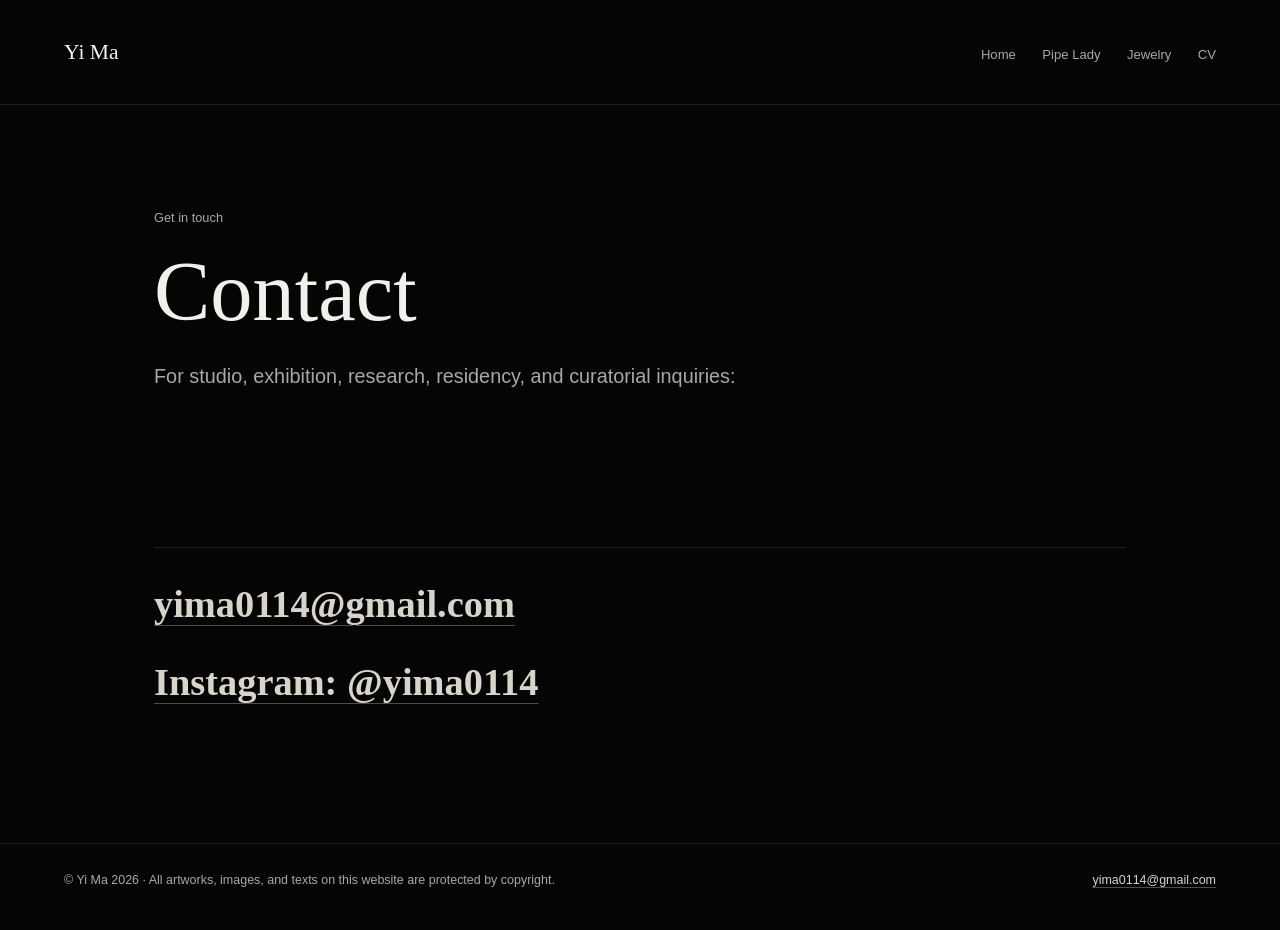
==== commit 95e68ab5: "Add website copyright notice" ====
--- a/contact.html
+++ b/contact.html
@@ -35,7 +35,7 @@
   </main>
 
   <footer class="site-footer">
-    <p>&copy; Yi Ma</p>
+    <p>&copy; Yi Ma 2026 &middot; All artworks, images, and texts on this website are protected by copyright.</p>
     <a href="mailto:yima0114@gmail.com">yima0114@gmail.com</a>
   </footer>
 </body>
--- a/style.css
+++ b/style.css
@@ -581,6 +581,7 @@
 .site-nav a {
   color: var(--muted);
   text-decoration: none;
+  touch-action: manipulation;
 }
 
 .site-nav a[aria-current="page"] {
@@ -2249,6 +2250,12 @@
 @media (max-width: 640px) {
   .site-nav {
     gap: 0.45rem 1rem;
+  }
+
+  .site-nav a {
+    display: inline-block;
+    padding: 0.62rem 0.35rem;
+    margin: -0.62rem -0.35rem;
   }
 
   main {
@@ -4587,6 +4594,7 @@
   line-height: 1.2;
   text-decoration: none;
   transition: color 180ms ease, opacity 180ms ease, transform 180ms ease;
+  touch-action: manipulation;
 }
 
 .home-index__item:hover,
@@ -4614,6 +4622,18 @@
 
 .home-mobile-previews {
   display: none;
+}
+
+.practice-overview__card,
+.practice-overview__featured-link,
+.practice-overview__archive-link,
+.archive-list a,
+.pipe-lady-page .focus-nav__item,
+.pipe-lady-page .pipe-lady-index__item,
+.pipe-lady-page .pipe-lady-index__current-link,
+.jewelry-directory__entry,
+.jewelry-category-panel__index-link {
+  touch-action: manipulation;
 }
 
 @media (max-width: 980px) {
@@ -5828,3 +5848,12 @@
     transform: none !important;
   }
 }
+
+@media (max-width: 640px) {
+  body.cv-page .site-nav a {
+    display: inline-block !important;
+    padding: 0.82rem 0.5rem !important;
+    margin: -0.82rem -0.5rem !important;
+    touch-action: manipulation !important;
+  }
+}
